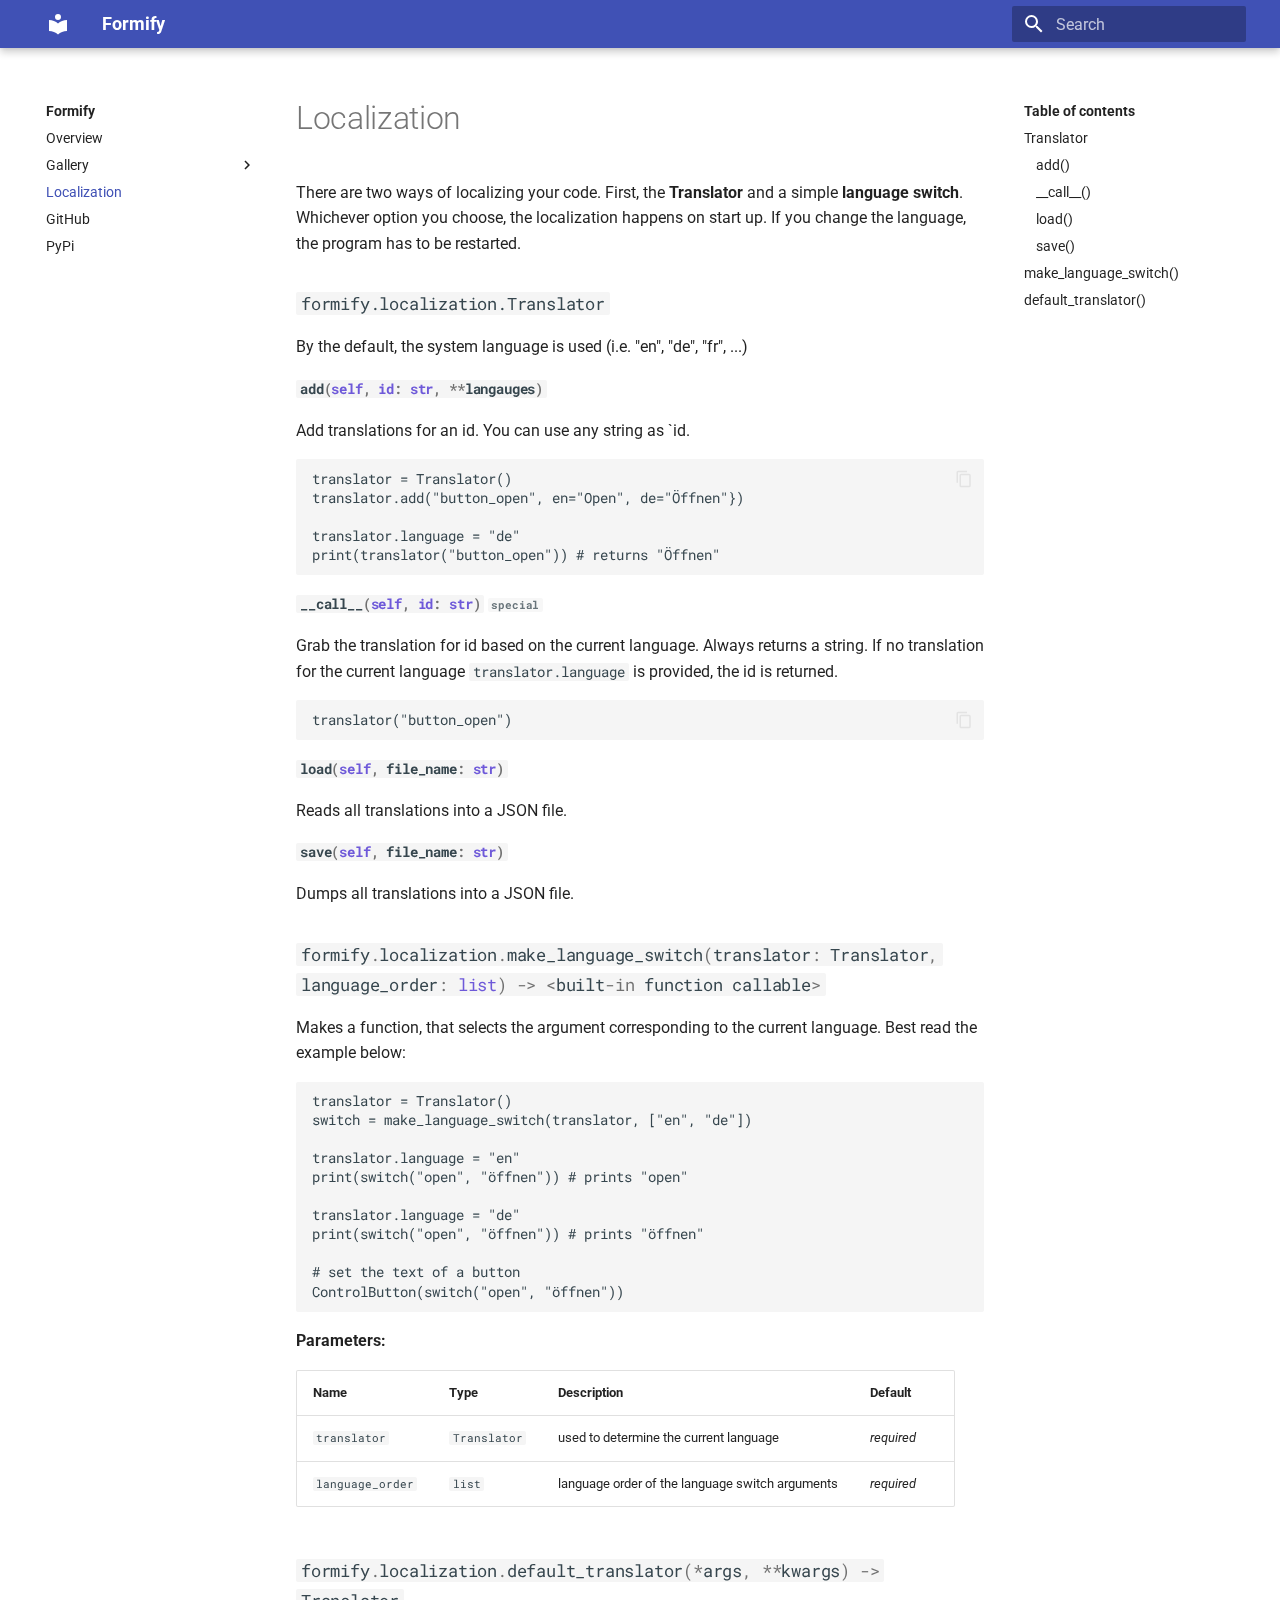
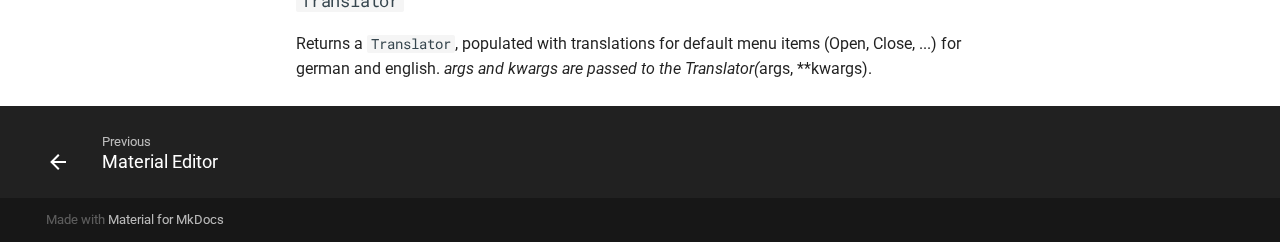
==== formify/localization/index.html @ 53279868 "formify docs initial commit" ====
<!doctype html>
<html lang="en" class="no-js">
  <head>
    
      <meta charset="utf-8">
      <meta name="viewport" content="width=device-width,initial-scale=1">
      
      
      
        <link rel="canonical" href="https://formify.readthedocs.io/localization/">
      
      <link rel="icon" href="../assets/images/favicon.png">
      <meta name="generator" content="mkdocs-1.3.0, mkdocs-material-8.2.8">
    
    
      
        <title>Localization - Formify</title>
      
    
    
      <link rel="stylesheet" href="../assets/stylesheets/main.644de097.min.css">
      
        
        <link rel="stylesheet" href="../assets/stylesheets/palette.e6a45f82.min.css">
        
      
    
    
    
      
        
        
        <link rel="preconnect" href="https://fonts.gstatic.com" crossorigin>
        <link rel="stylesheet" href="https://fonts.googleapis.com/css?family=Roboto:300,300i,400,400i,700,700i%7CRoboto+Mono:400,400i,700,700i&display=fallback">
        <style>:root{--md-text-font:"Roboto";--md-code-font:"Roboto Mono"}</style>
      
    
    
      <link rel="stylesheet" href="../assets/_mkdocstrings.css">
    
    <script>__md_scope=new URL("..",location),__md_get=(e,_=localStorage,t=__md_scope)=>JSON.parse(_.getItem(t.pathname+"."+e)),__md_set=(e,_,t=localStorage,a=__md_scope)=>{try{t.setItem(a.pathname+"."+e,JSON.stringify(_))}catch(e){}}</script>
    
      

    
    
  </head>
  
  
    
    
    
    
    
    <body dir="ltr" data-md-color-scheme="" data-md-color-primary="none" data-md-color-accent="none">
  
    
    
    <input class="md-toggle" data-md-toggle="drawer" type="checkbox" id="__drawer" autocomplete="off">
    <input class="md-toggle" data-md-toggle="search" type="checkbox" id="__search" autocomplete="off">
    <label class="md-overlay" for="__drawer"></label>
    <div data-md-component="skip">
      
        
        <a href="#localization" class="md-skip">
          Skip to content
        </a>
      
    </div>
    <div data-md-component="announce">
      
    </div>
    
    
      

<header class="md-header" data-md-component="header">
  <nav class="md-header__inner md-grid" aria-label="Header">
    <a href=".." title="Formify" class="md-header__button md-logo" aria-label="Formify" data-md-component="logo">
      
  
  <svg xmlns="http://www.w3.org/2000/svg" viewBox="0 0 24 24"><path d="M12 8a3 3 0 0 0 3-3 3 3 0 0 0-3-3 3 3 0 0 0-3 3 3 3 0 0 0 3 3m0 3.54C9.64 9.35 6.5 8 3 8v11c3.5 0 6.64 1.35 9 3.54 2.36-2.19 5.5-3.54 9-3.54V8c-3.5 0-6.64 1.35-9 3.54z"/></svg>

    </a>
    <label class="md-header__button md-icon" for="__drawer">
      <svg xmlns="http://www.w3.org/2000/svg" viewBox="0 0 24 24"><path d="M3 6h18v2H3V6m0 5h18v2H3v-2m0 5h18v2H3v-2z"/></svg>
    </label>
    <div class="md-header__title" data-md-component="header-title">
      <div class="md-header__ellipsis">
        <div class="md-header__topic">
          <span class="md-ellipsis">
            Formify
          </span>
        </div>
        <div class="md-header__topic" data-md-component="header-topic">
          <span class="md-ellipsis">
            
              Localization
            
          </span>
        </div>
      </div>
    </div>
    
    
    
      <label class="md-header__button md-icon" for="__search">
        <svg xmlns="http://www.w3.org/2000/svg" viewBox="0 0 24 24"><path d="M9.5 3A6.5 6.5 0 0 1 16 9.5c0 1.61-.59 3.09-1.56 4.23l.27.27h.79l5 5-1.5 1.5-5-5v-.79l-.27-.27A6.516 6.516 0 0 1 9.5 16 6.5 6.5 0 0 1 3 9.5 6.5 6.5 0 0 1 9.5 3m0 2C7 5 5 7 5 9.5S7 14 9.5 14 14 12 14 9.5 12 5 9.5 5z"/></svg>
      </label>
      <div class="md-search" data-md-component="search" role="dialog">
  <label class="md-search__overlay" for="__search"></label>
  <div class="md-search__inner" role="search">
    <form class="md-search__form" name="search">
      <input type="text" class="md-search__input" name="query" aria-label="Search" placeholder="Search" autocapitalize="off" autocorrect="off" autocomplete="off" spellcheck="false" data-md-component="search-query" required>
      <label class="md-search__icon md-icon" for="__search">
        <svg xmlns="http://www.w3.org/2000/svg" viewBox="0 0 24 24"><path d="M9.5 3A6.5 6.5 0 0 1 16 9.5c0 1.61-.59 3.09-1.56 4.23l.27.27h.79l5 5-1.5 1.5-5-5v-.79l-.27-.27A6.516 6.516 0 0 1 9.5 16 6.5 6.5 0 0 1 3 9.5 6.5 6.5 0 0 1 9.5 3m0 2C7 5 5 7 5 9.5S7 14 9.5 14 14 12 14 9.5 12 5 9.5 5z"/></svg>
        <svg xmlns="http://www.w3.org/2000/svg" viewBox="0 0 24 24"><path d="M20 11v2H8l5.5 5.5-1.42 1.42L4.16 12l7.92-7.92L13.5 5.5 8 11h12z"/></svg>
      </label>
      <nav class="md-search__options" aria-label="Search">
        
        <button type="reset" class="md-search__icon md-icon" aria-label="Clear" tabindex="-1">
          <svg xmlns="http://www.w3.org/2000/svg" viewBox="0 0 24 24"><path d="M19 6.41 17.59 5 12 10.59 6.41 5 5 6.41 10.59 12 5 17.59 6.41 19 12 13.41 17.59 19 19 17.59 13.41 12 19 6.41z"/></svg>
        </button>
      </nav>
      
    </form>
    <div class="md-search__output">
      <div class="md-search__scrollwrap" data-md-scrollfix>
        <div class="md-search-result" data-md-component="search-result">
          <div class="md-search-result__meta">
            Initializing search
          </div>
          <ol class="md-search-result__list"></ol>
        </div>
      </div>
    </div>
  </div>
</div>
    
    
  </nav>
  
</header>
    
    <div class="md-container" data-md-component="container">
      
      
        
          
        
      
      <main class="md-main" data-md-component="main">
        <div class="md-main__inner md-grid">
          
            
              
              <div class="md-sidebar md-sidebar--primary" data-md-component="sidebar" data-md-type="navigation" >
                <div class="md-sidebar__scrollwrap">
                  <div class="md-sidebar__inner">
                    


<nav class="md-nav md-nav--primary" aria-label="Navigation" data-md-level="0">
  <label class="md-nav__title" for="__drawer">
    <a href=".." title="Formify" class="md-nav__button md-logo" aria-label="Formify" data-md-component="logo">
      
  
  <svg xmlns="http://www.w3.org/2000/svg" viewBox="0 0 24 24"><path d="M12 8a3 3 0 0 0 3-3 3 3 0 0 0-3-3 3 3 0 0 0-3 3 3 3 0 0 0 3 3m0 3.54C9.64 9.35 6.5 8 3 8v11c3.5 0 6.64 1.35 9 3.54 2.36-2.19 5.5-3.54 9-3.54V8c-3.5 0-6.64 1.35-9 3.54z"/></svg>

    </a>
    Formify
  </label>
  
  <ul class="md-nav__list" data-md-scrollfix>
    
      
      
      

  
  
  
    <li class="md-nav__item">
      <a href=".." class="md-nav__link">
        Overview
      </a>
    </li>
  

    
      
      
      

  
  
  
    
    <li class="md-nav__item md-nav__item--nested">
      
      
        <input class="md-nav__toggle md-toggle" data-md-toggle="__nav_2" type="checkbox" id="__nav_2" >
      
      
      
      
        <label class="md-nav__link" for="__nav_2">
          Gallery
          <span class="md-nav__icon md-icon"></span>
        </label>
      
      <nav class="md-nav" aria-label="Gallery" data-md-level="1">
        <label class="md-nav__title" for="__nav_2">
          <span class="md-nav__icon md-icon"></span>
          Gallery
        </label>
        <ul class="md-nav__list" data-md-scrollfix>
          
            
              
  
  
  
    <li class="md-nav__item">
      <a href="../gallery/people/" class="md-nav__link">
        People Editor
      </a>
    </li>
  

            
          
            
              
  
  
  
    <li class="md-nav__item">
      <a href="../gallery/matplotlib/" class="md-nav__link">
        Matplotlib
      </a>
    </li>
  

            
          
            
              
  
  
  
    <li class="md-nav__item">
      <a href="../gallery/material-editor/" class="md-nav__link">
        Material Editor
      </a>
    </li>
  

            
          
        </ul>
      </nav>
    </li>
  

    
      
      
      

  
  
    
  
  
    <li class="md-nav__item md-nav__item--active">
      
      <input class="md-nav__toggle md-toggle" data-md-toggle="toc" type="checkbox" id="__toc">
      
      
        
      
      
        <label class="md-nav__link md-nav__link--active" for="__toc">
          Localization
          <span class="md-nav__icon md-icon"></span>
        </label>
      
      <a href="./" class="md-nav__link md-nav__link--active">
        Localization
      </a>
      
        

<nav class="md-nav md-nav--secondary" aria-label="Table of contents">
  
  
  
    
  
  
    <label class="md-nav__title" for="__toc">
      <span class="md-nav__icon md-icon"></span>
      Table of contents
    </label>
    <ul class="md-nav__list" data-md-component="toc" data-md-scrollfix>
      
        <li class="md-nav__item">
  <a href="#formify.localization.Translator" class="md-nav__link">
    Translator
  </a>
  
    <nav class="md-nav" aria-label="Translator">
      <ul class="md-nav__list">
        
          <li class="md-nav__item">
  <a href="#formify.localization.Translator.add" class="md-nav__link">
    add()
  </a>
  
</li>
        
          <li class="md-nav__item">
  <a href="#formify.localization.Translator.__call__" class="md-nav__link">
    __call__()
  </a>
  
</li>
        
          <li class="md-nav__item">
  <a href="#formify.localization.Translator.load" class="md-nav__link">
    load()
  </a>
  
</li>
        
          <li class="md-nav__item">
  <a href="#formify.localization.Translator.save" class="md-nav__link">
    save()
  </a>
  
</li>
        
      </ul>
    </nav>
  
</li>
      
        <li class="md-nav__item">
  <a href="#formify.localization.make_language_switch" class="md-nav__link">
    make_language_switch()
  </a>
  
</li>
      
        <li class="md-nav__item">
  <a href="#formify.localization.default_translator" class="md-nav__link">
    default_translator()
  </a>
  
</li>
      
    </ul>
  
</nav>
      
    </li>
  

    
      
      
      

  
  
  
    <li class="md-nav__item">
      <a href="https://github.com/TorbenFricke/formify" class="md-nav__link">
         GitHub
      </a>
    </li>
  

    
      
      
      

  
  
  
    <li class="md-nav__item">
      <a href="https://pypi.org/project/formify/" class="md-nav__link">
        PyPi
      </a>
    </li>
  

    
  </ul>
</nav>
                  </div>
                </div>
              </div>
            
            
              
              <div class="md-sidebar md-sidebar--secondary" data-md-component="sidebar" data-md-type="toc" >
                <div class="md-sidebar__scrollwrap">
                  <div class="md-sidebar__inner">
                    

<nav class="md-nav md-nav--secondary" aria-label="Table of contents">
  
  
  
    
  
  
    <label class="md-nav__title" for="__toc">
      <span class="md-nav__icon md-icon"></span>
      Table of contents
    </label>
    <ul class="md-nav__list" data-md-component="toc" data-md-scrollfix>
      
        <li class="md-nav__item">
  <a href="#formify.localization.Translator" class="md-nav__link">
    Translator
  </a>
  
    <nav class="md-nav" aria-label="Translator">
      <ul class="md-nav__list">
        
          <li class="md-nav__item">
  <a href="#formify.localization.Translator.add" class="md-nav__link">
    add()
  </a>
  
</li>
        
          <li class="md-nav__item">
  <a href="#formify.localization.Translator.__call__" class="md-nav__link">
    __call__()
  </a>
  
</li>
        
          <li class="md-nav__item">
  <a href="#formify.localization.Translator.load" class="md-nav__link">
    load()
  </a>
  
</li>
        
          <li class="md-nav__item">
  <a href="#formify.localization.Translator.save" class="md-nav__link">
    save()
  </a>
  
</li>
        
      </ul>
    </nav>
  
</li>
      
        <li class="md-nav__item">
  <a href="#formify.localization.make_language_switch" class="md-nav__link">
    make_language_switch()
  </a>
  
</li>
      
        <li class="md-nav__item">
  <a href="#formify.localization.default_translator" class="md-nav__link">
    default_translator()
  </a>
  
</li>
      
    </ul>
  
</nav>
                  </div>
                </div>
              </div>
            
          
          <div class="md-content" data-md-component="content">
            <article class="md-content__inner md-typeset">
              
                


<h1 id="localization">Localization</h1>
<p>There are two ways of localizing your code. 
First, the <strong>Translator</strong> and a simple <strong>language switch</strong>.
Whichever option you choose, the localization happens on start up. 
If you change the language, the program has to be restarted.</p>


  <div class="doc doc-object doc-class">



<h3 id="formify.localization.Translator" class="doc doc-heading">
        <code>
formify.localization.Translator        </code>



</h3>

    <div class="doc doc-contents first">

      <p>By the default, the system language is used (i.e. "en", "de", "fr", ...)</p>




  <div class="doc doc-children">










  <div class="doc doc-object doc-method">



<h4 id="formify.localization.Translator.add" class="doc doc-heading">
<code class="highlight language-python"><span class="n">add</span><span class="p">(</span><span class="bp">self</span><span class="p">,</span> <span class="nb">id</span><span class="p">:</span> <span class="nb">str</span><span class="p">,</span> <span class="o">**</span><span class="n">langauges</span><span class="p">)</span></code>


</h4>

    <div class="doc doc-contents ">

      <p>Add translations for an id. You can use any string as `id.</p>
<div class="highlight"><pre><span></span><code><a id="__codelineno-0-1" name="__codelineno-0-1" href="#__codelineno-0-1"></a>translator = Translator()
<a id="__codelineno-0-2" name="__codelineno-0-2" href="#__codelineno-0-2"></a>translator.add(&quot;button_open&quot;, en=&quot;Open&quot;, de=&quot;Öffnen&quot;})
<a id="__codelineno-0-3" name="__codelineno-0-3" href="#__codelineno-0-3"></a>
<a id="__codelineno-0-4" name="__codelineno-0-4" href="#__codelineno-0-4"></a>translator.language = &quot;de&quot;
<a id="__codelineno-0-5" name="__codelineno-0-5" href="#__codelineno-0-5"></a>print(translator(&quot;button_open&quot;)) # returns &quot;Öffnen&quot;
</code></pre></div>

    </div>

  </div>



  <div class="doc doc-object doc-method">



<h4 id="formify.localization.Translator.__call__" class="doc doc-heading">
<code class="highlight language-python"><span class="fm">__call__</span><span class="p">(</span><span class="bp">self</span><span class="p">,</span> <span class="nb">id</span><span class="p">:</span> <span class="nb">str</span><span class="p">)</span></code>

  <span class="doc doc-properties">
      <small class="doc doc-property doc-property-special"><code>special</code></small>
  </span>

</h4>

    <div class="doc doc-contents ">

      <p>Grab the translation for id based on the current language. Always returns a string.
If no translation for the current language <code>translator.language</code> is provided, the id is returned.</p>
<div class="highlight"><pre><span></span><code><a id="__codelineno-0-1" name="__codelineno-0-1" href="#__codelineno-0-1"></a>translator(&quot;button_open&quot;)
</code></pre></div>

    </div>

  </div>



  <div class="doc doc-object doc-method">



<h4 id="formify.localization.Translator.load" class="doc doc-heading">
<code class="highlight language-python"><span class="n">load</span><span class="p">(</span><span class="bp">self</span><span class="p">,</span> <span class="n">file_name</span><span class="p">:</span> <span class="nb">str</span><span class="p">)</span></code>


</h4>

    <div class="doc doc-contents ">

      <p>Reads all translations into a JSON file.</p>

    </div>

  </div>



  <div class="doc doc-object doc-method">



<h4 id="formify.localization.Translator.save" class="doc doc-heading">
<code class="highlight language-python"><span class="n">save</span><span class="p">(</span><span class="bp">self</span><span class="p">,</span> <span class="n">file_name</span><span class="p">:</span> <span class="nb">str</span><span class="p">)</span></code>


</h4>

    <div class="doc doc-contents ">

      <p>Dumps all translations into a JSON file.</p>

    </div>

  </div>





  </div>

    </div>

  </div>



  <div class="doc doc-object doc-function">



<h3 id="formify.localization.make_language_switch" class="doc doc-heading">
<code class="highlight language-python"><span class="n">formify</span><span class="o">.</span><span class="n">localization</span><span class="o">.</span><span class="n">make_language_switch</span><span class="p">(</span><span class="n">translator</span><span class="p">:</span> <span class="n">Translator</span><span class="p">,</span> <span class="n">language_order</span><span class="p">:</span> <span class="nb">list</span><span class="p">)</span> <span class="o">-&gt;</span> <span class="o">&lt;</span><span class="n">built</span><span class="o">-</span><span class="ow">in</span> <span class="n">function</span> <span class="n">callable</span><span class="o">&gt;</span></code>


</h3>

    <div class="doc doc-contents first">

      <p>Makes a function, that selects the argument corresponding to the current language. Best read the example below:</p>
<div class="highlight"><pre><span></span><code><a id="__codelineno-0-1" name="__codelineno-0-1" href="#__codelineno-0-1"></a>translator = Translator()
<a id="__codelineno-0-2" name="__codelineno-0-2" href="#__codelineno-0-2"></a>switch = make_language_switch(translator, [&quot;en&quot;, &quot;de&quot;])
<a id="__codelineno-0-3" name="__codelineno-0-3" href="#__codelineno-0-3"></a>
<a id="__codelineno-0-4" name="__codelineno-0-4" href="#__codelineno-0-4"></a>translator.language = &quot;en&quot;
<a id="__codelineno-0-5" name="__codelineno-0-5" href="#__codelineno-0-5"></a>print(switch(&quot;open&quot;, &quot;öffnen&quot;)) # prints &quot;open&quot;
<a id="__codelineno-0-6" name="__codelineno-0-6" href="#__codelineno-0-6"></a>
<a id="__codelineno-0-7" name="__codelineno-0-7" href="#__codelineno-0-7"></a>translator.language = &quot;de&quot;
<a id="__codelineno-0-8" name="__codelineno-0-8" href="#__codelineno-0-8"></a>print(switch(&quot;open&quot;, &quot;öffnen&quot;)) # prints &quot;öffnen&quot;
<a id="__codelineno-0-9" name="__codelineno-0-9" href="#__codelineno-0-9"></a>
<a id="__codelineno-0-10" name="__codelineno-0-10" href="#__codelineno-0-10"></a># set the text of a button
<a id="__codelineno-0-11" name="__codelineno-0-11" href="#__codelineno-0-11"></a>ControlButton(switch(&quot;open&quot;, &quot;öffnen&quot;))
</code></pre></div>

<p><strong>Parameters:</strong></p>
<table>
  <thead>
    <tr>
      <th>Name</th>
      <th>Type</th>
      <th>Description</th>
      <th>Default</th>
    </tr>
  </thead>
  <tbody>
      <tr>
        <td><code>translator</code></td>
        <td><code>Translator</code></td>
        <td><p>used to determine the current language</p></td>
        <td><em>required</em></td>
      </tr>
      <tr>
        <td><code>language_order</code></td>
        <td><code>list</code></td>
        <td><p>language order of the language switch arguments</p></td>
        <td><em>required</em></td>
      </tr>
  </tbody>
</table>
    </div>

  </div>



  <div class="doc doc-object doc-function">



<h3 id="formify.localization.default_translator" class="doc doc-heading">
<code class="highlight language-python"><span class="n">formify</span><span class="o">.</span><span class="n">localization</span><span class="o">.</span><span class="n">default_translator</span><span class="p">(</span><span class="o">*</span><span class="n">args</span><span class="p">,</span> <span class="o">**</span><span class="n">kwargs</span><span class="p">)</span> <span class="o">-&gt;</span> <span class="n">Translator</span></code>


</h3>

    <div class="doc doc-contents first">

      <p>Returns a <code>Translator</code>, populated with translations for default menu items (Open, Close, ...) for german and english.
<em>args and </em><em>kwargs are passed to the Translator(</em>args, **kwargs).</p>

    </div>

  </div>

              
            </article>
          </div>
        </div>
        
      </main>
      
        <footer class="md-footer">
  
    <nav class="md-footer__inner md-grid" aria-label="Footer">
      
        
        <a href="../gallery/material-editor/" class="md-footer__link md-footer__link--prev" aria-label="Previous: Material Editor" rel="prev">
          <div class="md-footer__button md-icon">
            <svg xmlns="http://www.w3.org/2000/svg" viewBox="0 0 24 24"><path d="M20 11v2H8l5.5 5.5-1.42 1.42L4.16 12l7.92-7.92L13.5 5.5 8 11h12z"/></svg>
          </div>
          <div class="md-footer__title">
            <div class="md-ellipsis">
              <span class="md-footer__direction">
                Previous
              </span>
              Material Editor
            </div>
          </div>
        </a>
      
      
    </nav>
  
  <div class="md-footer-meta md-typeset">
    <div class="md-footer-meta__inner md-grid">
      <div class="md-copyright">
  
  
    Made with
    <a href="https://squidfunk.github.io/mkdocs-material/" target="_blank" rel="noopener">
      Material for MkDocs
    </a>
  
</div>
      
    </div>
  </div>
</footer>
      
    </div>
    <div class="md-dialog" data-md-component="dialog">
      <div class="md-dialog__inner md-typeset"></div>
    </div>
    <script id="__config" type="application/json">{"base": "..", "features": ["content.tabs.link"], "search": "../assets/javascripts/workers/search.5e67fbfe.min.js", "translations": {"clipboard.copied": "Copied to clipboard", "clipboard.copy": "Copy to clipboard", "search.config.lang": "en", "search.config.pipeline": "trimmer, stopWordFilter", "search.config.separator": "[\\s\\-]+", "search.placeholder": "Search", "search.result.more.one": "1 more on this page", "search.result.more.other": "# more on this page", "search.result.none": "No matching documents", "search.result.one": "1 matching document", "search.result.other": "# matching documents", "search.result.placeholder": "Type to start searching", "search.result.term.missing": "Missing", "select.version.title": "Select version"}}</script>
    
    
      <script src="../assets/javascripts/bundle.c44cc438.min.js"></script>
      
    
  </body>
</html>
---- formify/assets/stylesheets/main.644de097.min.css ----
@charset "UTF-8";html{-webkit-text-size-adjust:none;-moz-text-size-adjust:none;-ms-text-size-adjust:none;text-size-adjust:none;box-sizing:border-box}*,:after,:before{box-sizing:inherit}@media (prefers-reduced-motion){*,:after,:before{transition:none!important}}body{margin:0}a,button,input,label{-webkit-tap-highlight-color:transparent}a{color:inherit;text-decoration:none}hr{border:0;box-sizing:initial;display:block;height:.05rem;overflow:visible;padding:0}small{font-size:80%}sub,sup{line-height:1em}img{border-style:none}table{border-collapse:initial;border-spacing:0}td,th{font-weight:400;vertical-align:top}button{background:transparent;border:0;font-family:inherit;font-size:inherit;margin:0;padding:0}input{border:0;outline:none}:root{--md-default-fg-color:rgba(0,0,0,.87);--md-default-fg-color--light:rgba(0,0,0,.54);--md-default-fg-color--lighter:rgba(0,0,0,.32);--md-default-fg-color--lightest:rgba(0,0,0,.07);--md-default-bg-color:#fff;--md-default-bg-color--light:hsla(0,0%,100%,.7);--md-default-bg-color--lighter:hsla(0,0%,100%,.3);--md-default-bg-color--lightest:hsla(0,0%,100%,.12);--md-primary-fg-color:#4051b5;--md-primary-fg-color--light:#5d6cc0;--md-primary-fg-color--dark:#303fa1;--md-primary-bg-color:#fff;--md-primary-bg-color--light:hsla(0,0%,100%,.7);--md-accent-fg-color:#526cfe;--md-accent-fg-color--transparent:rgba(82,108,254,.1);--md-accent-bg-color:#fff;--md-accent-bg-color--light:hsla(0,0%,100%,.7);--md-shadow-z1:0 0.2rem 0.5rem rgba(0,0,0,.05),0 0 0.05rem rgba(0,0,0,.1);--md-shadow-z2:0 0.2rem 0.5rem rgba(0,0,0,.1),0 0 0.05rem rgba(0,0,0,.25);--md-shadow-z3:0 0.2rem 0.5rem rgba(0,0,0,.2),0 0 0.05rem rgba(0,0,0,.35)}:root>*{--md-code-fg-color:#36464e;--md-code-bg-color:#f5f5f5;--md-code-hl-color:rgba(255,255,0,.5);--md-code-hl-number-color:#d52a2a;--md-code-hl-special-color:#db1457;--md-code-hl-function-color:#a846b9;--md-code-hl-constant-color:#6e59d9;--md-code-hl-keyword-color:#3f6ec6;--md-code-hl-string-color:#1c7d4d;--md-code-hl-name-color:var(--md-code-fg-color);--md-code-hl-operator-color:var(--md-default-fg-color--light);--md-code-hl-punctuation-color:var(--md-default-fg-color--light);--md-code-hl-comment-color:var(--md-default-fg-color--light);--md-code-hl-generic-color:var(--md-default-fg-color--light);--md-code-hl-variable-color:var(--md-default-fg-color--light);--md-typeset-color:var(--md-default-fg-color);--md-typeset-a-color:var(--md-primary-fg-color);--md-typeset-mark-color:rgba(255,255,0,.5);--md-typeset-del-color:rgba(245,80,61,.15);--md-typeset-ins-color:rgba(11,213,112,.15);--md-typeset-kbd-color:#fafafa;--md-typeset-kbd-accent-color:#fff;--md-typeset-kbd-border-color:#b8b8b8;--md-typeset-table-color:rgba(0,0,0,.12);--md-admonition-fg-color:var(--md-default-fg-color);--md-admonition-bg-color:var(--md-default-bg-color);--md-footer-fg-color:#fff;--md-footer-fg-color--light:hsla(0,0%,100%,.7);--md-footer-fg-color--lighter:hsla(0,0%,100%,.3);--md-footer-bg-color:rgba(0,0,0,.87);--md-footer-bg-color--dark:rgba(0,0,0,.32)}.md-icon svg{fill:currentcolor;display:block;height:1.2rem;width:1.2rem}body{-webkit-font-smoothing:antialiased;-moz-osx-font-smoothing:grayscale;--md-text-font-family:var(--md-text-font,_),-apple-system,BlinkMacSystemFont,Helvetica,Arial,sans-serif;--md-code-font-family:var(--md-code-font,_),SFMono-Regular,Consolas,Menlo,monospace}body,input{font-feature-settings:"kern","liga";font-family:var(--md-text-font-family)}body,code,input,kbd,pre{color:var(--md-typeset-color)}code,kbd,pre{font-feature-settings:"kern";font-family:var(--md-code-font-family)}:root{--md-typeset-table-sort-icon:url('data:image/svg+xml;charset=utf-8,<svg xmlns="http://www.w3.org/2000/svg" viewBox="0 0 24 24"><path d="m18 21-4-4h3V7h-3l4-4 4 4h-3v10h3M2 19v-2h10v2M2 13v-2h7v2M2 7V5h4v2H2z"/></svg>');--md-typeset-table-sort-icon--asc:url('data:image/svg+xml;charset=utf-8,<svg xmlns="http://www.w3.org/2000/svg" viewBox="0 0 24 24"><path d="M19 17h3l-4 4-4-4h3V3h2M2 17h10v2H2M6 5v2H2V5m0 6h7v2H2v-2z"/></svg>');--md-typeset-table-sort-icon--desc:url('data:image/svg+xml;charset=utf-8,<svg xmlns="http://www.w3.org/2000/svg" viewBox="0 0 24 24"><path d="M19 7h3l-4-4-4 4h3v14h2M2 17h10v2H2M6 5v2H2V5m0 6h7v2H2v-2z"/></svg>')}.md-typeset{-webkit-print-color-adjust:exact;color-adjust:exact;font-size:.8rem;line-height:1.6}@media print{.md-typeset{font-size:.68rem}}.md-typeset blockquote,.md-typeset dl,.md-typeset figure,.md-typeset ol,.md-typeset pre,.md-typeset ul{margin-bottom:1em;margin-top:1em}.md-typeset h1{color:var(--md-default-fg-color--light);font-size:2em;line-height:1.3;margin:0 0 1.25em}.md-typeset h1,.md-typeset h2{font-weight:300;letter-spacing:-.01em}.md-typeset h2{font-size:1.5625em;line-height:1.4;margin:1.6em 0 .64em}.md-typeset h3{font-size:1.25em;font-weight:400;letter-spacing:-.01em;line-height:1.5;margin:1.6em 0 .8em}.md-typeset h2+h3{margin-top:.8em}.md-typeset h4{font-weight:700;letter-spacing:-.01em;margin:1em 0}.md-typeset h5,.md-typeset h6{color:var(--md-default-fg-color--light);font-size:.8em;font-weight:700;letter-spacing:-.01em;margin:1.25em 0}.md-typeset h5{text-transform:uppercase}.md-typeset hr{border-bottom:.05rem solid var(--md-default-fg-color--lightest);display:flow-root;margin:1.5em 0}.md-typeset a{color:var(--md-typeset-a-color);word-break:break-word}.md-typeset a,.md-typeset a:before{transition:color 125ms}.md-typeset a:focus,.md-typeset a:hover{color:var(--md-accent-fg-color)}.md-typeset a:focus code,.md-typeset a:hover code{background-color:var(--md-accent-fg-color--transparent)}.md-typeset a code{color:currentcolor}.md-typeset a.focus-visible{outline-color:var(--md-accent-fg-color);outline-offset:.2rem}.md-typeset code,.md-typeset kbd,.md-typeset pre{color:var(--md-code-fg-color);direction:ltr}@media print{.md-typeset code,.md-typeset kbd,.md-typeset pre{white-space:pre-wrap}}.md-typeset code{background-color:var(--md-code-bg-color);border-radius:.1rem;-webkit-box-decoration-break:clone;box-decoration-break:clone;font-size:.85em;padding:0 .2941176471em;transition:background-color 125ms;word-break:break-word}.md-typeset code:not(.focus-visible){-webkit-tap-highlight-color:transparent;outline:none}.md-typeset pre{display:flow-root;line-height:1.4;position:relative}.md-typeset pre>code{-webkit-box-decoration-break:slice;box-decoration-break:slice;box-shadow:none;display:block;margin:0;outline-color:var(--md-accent-fg-color);overflow:auto;padding:.7720588235em 1.1764705882em;scrollbar-color:var(--md-default-fg-color--lighter) transparent;scrollbar-width:thin;touch-action:auto;word-break:normal}.md-typeset pre>code:hover{scrollbar-color:var(--md-accent-fg-color) transparent}.md-typeset pre>code::-webkit-scrollbar{height:.2rem;width:.2rem}.md-typeset pre>code::-webkit-scrollbar-thumb{background-color:var(--md-default-fg-color--lighter)}.md-typeset pre>code::-webkit-scrollbar-thumb:hover{background-color:var(--md-accent-fg-color)}.md-typeset kbd{background-color:var(--md-typeset-kbd-color);border-radius:.1rem;box-shadow:0 .1rem 0 .05rem var(--md-typeset-kbd-border-color),0 .1rem 0 var(--md-typeset-kbd-border-color),0 -.1rem .2rem var(--md-typeset-kbd-accent-color) inset;color:var(--md-default-fg-color);display:inline-block;font-size:.75em;padding:0 .6666666667em;vertical-align:text-top;word-break:break-word}.md-typeset mark{background-color:var(--md-typeset-mark-color);-webkit-box-decoration-break:clone;box-decoration-break:clone;color:inherit;word-break:break-word}.md-typeset abbr{border-bottom:.05rem dotted var(--md-default-fg-color--light);cursor:help;text-decoration:none}@media (hover:none){.md-typeset abbr{position:relative}.md-typeset abbr[title]:-webkit-any(:focus,:hover):after{background-color:var(--md-default-fg-color);border-radius:.1rem;box-shadow:var(--md-shadow-z3);color:var(--md-default-bg-color);content:attr(title);display:inline-block;font-size:.7rem;margin-top:2em;max-width:80%;min-width:-webkit-max-content;min-width:max-content;padding:.2rem .3rem;position:absolute;width:auto}.md-typeset abbr[title]:-moz-any(:focus,:hover):after{background-color:var(--md-default-fg-color);border-radius:.1rem;box-shadow:var(--md-shadow-z3);color:var(--md-default-bg-color);content:attr(title);display:inline-block;font-size:.7rem;margin-top:2em;max-width:80%;min-width:-moz-max-content;min-width:max-content;padding:.2rem .3rem;position:absolute;width:auto}[dir=ltr] .md-typeset abbr[title]:-webkit-any(:focus,:hover):after{left:0}[dir=ltr] .md-typeset abbr[title]:-moz-any(:focus,:hover):after{left:0}[dir=ltr] .md-typeset abbr[title]:is(:focus,:hover):after{left:0}[dir=rtl] .md-typeset abbr[title]:-webkit-any(:focus,:hover):after{right:0}[dir=rtl] .md-typeset abbr[title]:-moz-any(:focus,:hover):after{right:0}[dir=rtl] .md-typeset abbr[title]:is(:focus,:hover):after{right:0}.md-typeset abbr[title]:is(:focus,:hover):after{background-color:var(--md-default-fg-color);border-radius:.1rem;box-shadow:var(--md-shadow-z3);color:var(--md-default-bg-color);content:attr(title);display:inline-block;font-size:.7rem;margin-top:2em;max-width:80%;min-width:-webkit-max-content;min-width:-moz-max-content;min-width:max-content;padding:.2rem .3rem;position:absolute;width:auto}}.md-typeset small{opacity:.75}[dir=ltr] .md-typeset sub,[dir=ltr] .md-typeset sup{margin-left:.078125em}[dir=rtl] .md-typeset sub,[dir=rtl] .md-typeset sup{margin-right:.078125em}[dir=ltr] .md-typeset blockquote{padding-left:.6rem}[dir=rtl] .md-typeset blockquote{padding-right:.6rem}[dir=ltr] .md-typeset blockquote{border-left:.2rem solid var(--md-default-fg-color--lighter)}[dir=rtl] .md-typeset blockquote{border-right:.2rem solid var(--md-default-fg-color--lighter)}.md-typeset blockquote{color:var(--md-default-fg-color--light);margin-left:0;margin-right:0}.md-typeset ul{list-style-type:disc}[dir=ltr] .md-typeset ol,[dir=ltr] .md-typeset ul{margin-left:.625em}[dir=rtl] .md-typeset ol,[dir=rtl] .md-typeset ul{margin-right:.625em}.md-typeset ol,.md-typeset ul{padding:0}.md-typeset ol:not([hidden]),.md-typeset ul:not([hidden]){display:flow-root}.md-typeset ol ol,.md-typeset ul ol{list-style-type:lower-alpha}.md-typeset ol ol ol,.md-typeset ul ol ol{list-style-type:lower-roman}[dir=ltr] .md-typeset ol li,[dir=ltr] .md-typeset ul li{margin-left:1.25em}[dir=rtl] .md-typeset ol li,[dir=rtl] .md-typeset ul li{margin-right:1.25em}.md-typeset ol li,.md-typeset ul li{margin-bottom:.5em}.md-typeset ol li blockquote,.md-typeset ol li p,.md-typeset ul li blockquote,.md-typeset ul li p{margin:.5em 0}.md-typeset ol li:last-child,.md-typeset ul li:last-child{margin-bottom:0}.md-typeset ol li :-webkit-any(ul,ol),.md-typeset ul li :-webkit-any(ul,ol){margin-bottom:.5em;margin-top:.5em}.md-typeset ol li :-moz-any(ul,ol),.md-typeset ul li :-moz-any(ul,ol){margin-bottom:.5em;margin-top:.5em}[dir=ltr] .md-typeset ol li :-webkit-any(ul,ol),[dir=ltr] .md-typeset ul li :-webkit-any(ul,ol){margin-left:.625em}[dir=ltr] .md-typeset ol li :-moz-any(ul,ol),[dir=ltr] .md-typeset ul li :-moz-any(ul,ol){margin-left:.625em}[dir=ltr] .md-typeset ol li :is(ul,ol),[dir=ltr] .md-typeset ul li :is(ul,ol){margin-left:.625em}[dir=rtl] .md-typeset ol li :-webkit-any(ul,ol),[dir=rtl] .md-typeset ul li :-webkit-any(ul,ol){margin-right:.625em}[dir=rtl] .md-typeset ol li :-moz-any(ul,ol),[dir=rtl] .md-typeset ul li :-moz-any(ul,ol){margin-right:.625em}[dir=rtl] .md-typeset ol li :is(ul,ol),[dir=rtl] .md-typeset ul li :is(ul,ol){margin-right:.625em}.md-typeset ol li :is(ul,ol),.md-typeset ul li :is(ul,ol){margin-bottom:.5em;margin-top:.5em}[dir=ltr] .md-typeset dd{margin-left:1.875em}[dir=rtl] .md-typeset dd{margin-right:1.875em}.md-typeset dd{margin-bottom:1.5em;margin-top:1em}.md-typeset img,.md-typeset svg{height:auto;max-width:100%}.md-typeset img[align=left],.md-typeset svg[align=left]{margin:1em 1em 1em 0}.md-typeset img[align=right],.md-typeset svg[align=right]{margin:1em 0 1em 1em}.md-typeset img[align]:only-child,.md-typeset svg[align]:only-child{margin-top:0}.md-typeset img[src$="#only-dark"]{display:none}.md-typeset figure{display:flow-root;margin:1em auto;max-width:100%;text-align:center;width:-webkit-fit-content;width:-moz-fit-content;width:fit-content}.md-typeset figure img{display:block}.md-typeset figcaption{font-style:italic;margin:1em auto;max-width:24rem}.md-typeset iframe{max-width:100%}.md-typeset table:not([class]){background-color:var(--md-default-bg-color);border:.05rem solid var(--md-typeset-table-color);border-radius:.1rem;display:inline-block;font-size:.64rem;max-width:100%;overflow:auto;touch-action:auto}@media print{.md-typeset table:not([class]){display:table}}.md-typeset table:not([class])+*{margin-top:1.5em}.md-typeset table:not([class]) :-webkit-any(th,td)>:first-child{margin-top:0}.md-typeset table:not([class]) :-moz-any(th,td)>:first-child{margin-top:0}.md-typeset table:not([class]) :is(th,td)>:first-child{margin-top:0}.md-typeset table:not([class]) :-webkit-any(th,td)>:last-child{margin-bottom:0}.md-typeset table:not([class]) :-moz-any(th,td)>:last-child{margin-bottom:0}.md-typeset table:not([class]) :is(th,td)>:last-child{margin-bottom:0}.md-typeset table:not([class]) :-webkit-any(th,td):not([align]){text-align:left}.md-typeset table:not([class]) :-moz-any(th,td):not([align]){text-align:left}.md-typeset table:not([class]) :is(th,td):not([align]){text-align:left}[dir=rtl] .md-typeset table:not([class]) :-webkit-any(th,td):not([align]){text-align:right}[dir=rtl] .md-typeset table:not([class]) :-moz-any(th,td):not([align]){text-align:right}[dir=rtl] .md-typeset table:not([class]) :is(th,td):not([align]){text-align:right}.md-typeset table:not([class]) th{font-weight:700;min-width:5rem;padding:.9375em 1.25em;vertical-align:top}.md-typeset table:not([class]) th a{color:inherit}.md-typeset table:not([class]) td{border-top:.05rem solid var(--md-typeset-table-color);padding:.9375em 1.25em;vertical-align:top}.md-typeset table:not([class]) tbody tr{transition:background-color 125ms}.md-typeset table:not([class]) tbody tr:hover{background-color:rgba(0,0,0,.035);box-shadow:0 .05rem 0 var(--md-default-bg-color) inset}.md-typeset table:not([class]) a{word-break:normal}.md-typeset table th[role=columnheader]{cursor:pointer}[dir=ltr] .md-typeset table th[role=columnheader]:after{margin-left:.5em}[dir=rtl] .md-typeset table th[role=columnheader]:after{margin-right:.5em}.md-typeset table th[role=columnheader]:after{content:"";display:inline-block;height:1.2em;-webkit-mask-image:var(--md-typeset-table-sort-icon);mask-image:var(--md-typeset-table-sort-icon);-webkit-mask-repeat:no-repeat;mask-repeat:no-repeat;-webkit-mask-size:contain;mask-size:contain;transition:background-color 125ms;vertical-align:text-bottom;width:1.2em}.md-typeset table th[role=columnheader]:hover:after{background-color:var(--md-default-fg-color--lighter)}.md-typeset table th[role=columnheader][aria-sort=ascending]:after{background-color:var(--md-default-fg-color--light);-webkit-mask-image:var(--md-typeset-table-sort-icon--asc);mask-image:var(--md-typeset-table-sort-icon--asc)}.md-typeset table th[role=columnheader][aria-sort=descending]:after{background-color:var(--md-default-fg-color--light);-webkit-mask-image:var(--md-typeset-table-sort-icon--desc);mask-image:var(--md-typeset-table-sort-icon--desc)}.md-typeset__scrollwrap{margin:1em -.8rem;overflow-x:auto;touch-action:auto}.md-typeset__table{display:inline-block;margin-bottom:.5em;padding:0 .8rem}@media print{.md-typeset__table{display:block}}html .md-typeset__table table{display:table;margin:0;overflow:hidden;width:100%}@media screen and (max-width:44.9375em){.md-content__inner>pre{margin:1em -.8rem}.md-content__inner>pre code{border-radius:0}}.md-banner{background-color:var(--md-footer-bg-color);color:var(--md-footer-fg-color);overflow:auto}@media print{.md-banner{display:none}}.md-banner--warning{background:var(--md-typeset-mark-color);color:var(--md-default-fg-color)}.md-banner__inner{font-size:.7rem;margin:.6rem auto;padding:0 .8rem}html{font-size:125%;height:100%;overflow-x:hidden}@media screen and (min-width:100em){html{font-size:137.5%}}@media screen and (min-width:125em){html{font-size:150%}}body{background-color:var(--md-default-bg-color);display:flex;flex-direction:column;font-size:.5rem;min-height:100%;position:relative;width:100%}@media print{body{display:block}}@media screen and (max-width:59.9375em){body[data-md-state=lock]{position:fixed}}.md-grid{margin-left:auto;margin-right:auto;max-width:61rem}.md-container{display:flex;flex-direction:column;flex-grow:1}@media print{.md-container{display:block}}.md-main{flex-grow:1}.md-main__inner{display:flex;height:100%;margin-top:1.5rem}.md-ellipsis{overflow:hidden;text-overflow:ellipsis;white-space:nowrap}.md-toggle{display:none}.md-option{height:0;opacity:0;position:absolute;width:0}.md-option:checked+label:not([hidden]){display:block}.md-option.focus-visible+label{outline-color:var(--md-accent-fg-color);outline-style:auto}.md-skip{background-color:var(--md-default-fg-color);border-radius:.1rem;color:var(--md-default-bg-color);font-size:.64rem;margin:.5rem;opacity:0;outline-color:var(--md-accent-fg-color);padding:.3rem .5rem;position:fixed;transform:translateY(.4rem);z-index:-1}.md-skip:focus{opacity:1;transform:translateY(0);transition:transform .25s cubic-bezier(.4,0,.2,1),opacity 175ms 75ms;z-index:10}@page{margin:25mm}:root{--md-clipboard-icon:url('data:image/svg+xml;charset=utf-8,<svg xmlns="http://www.w3.org/2000/svg" viewBox="0 0 24 24"><path d="M19 21H8V7h11m0-2H8a2 2 0 0 0-2 2v14a2 2 0 0 0 2 2h11a2 2 0 0 0 2-2V7a2 2 0 0 0-2-2m-3-4H4a2 2 0 0 0-2 2v14h2V3h12V1z"/></svg>')}.md-clipboard{border-radius:.1rem;color:var(--md-default-fg-color--lightest);cursor:pointer;height:1.5em;outline-color:var(--md-accent-fg-color);outline-offset:.1rem;position:absolute;right:.5em;top:.5em;transition:color .25s;width:1.5em;z-index:1}@media print{.md-clipboard{display:none}}.md-clipboard:not(.focus-visible){-webkit-tap-highlight-color:transparent;outline:none}:hover>.md-clipboard{color:var(--md-default-fg-color--light)}.md-clipboard:-webkit-any(:focus,:hover){color:var(--md-accent-fg-color)}.md-clipboard:-moz-any(:focus,:hover){color:var(--md-accent-fg-color)}.md-clipboard:is(:focus,:hover){color:var(--md-accent-fg-color)}.md-clipboard:after{background-color:currentcolor;content:"";display:block;height:1.125em;margin:0 auto;-webkit-mask-image:var(--md-clipboard-icon);mask-image:var(--md-clipboard-icon);-webkit-mask-repeat:no-repeat;mask-repeat:no-repeat;-webkit-mask-size:contain;mask-size:contain;width:1.125em}.md-clipboard--inline{cursor:pointer}.md-clipboard--inline code{transition:color .25s,background-color .25s}.md-clipboard--inline:-webkit-any(:focus,:hover) code{background-color:var(--md-accent-fg-color--transparent);color:var(--md-accent-fg-color)}.md-clipboard--inline:-moz-any(:focus,:hover) code{background-color:var(--md-accent-fg-color--transparent);color:var(--md-accent-fg-color)}.md-clipboard--inline:is(:focus,:hover) code{background-color:var(--md-accent-fg-color--transparent);color:var(--md-accent-fg-color)}.md-content{flex-grow:1;min-width:0}.md-content__inner{margin:0 .8rem 1.2rem;padding-top:.6rem}@media screen and (min-width:76.25em){[dir=ltr] .md-sidebar--primary:not([hidden])~.md-content>.md-content__inner{margin-left:1.2rem}[dir=ltr] .md-sidebar--secondary:not([hidden])~.md-content>.md-content__inner,[dir=rtl] .md-sidebar--primary:not([hidden])~.md-content>.md-content__inner{margin-right:1.2rem}[dir=rtl] .md-sidebar--secondary:not([hidden])~.md-content>.md-content__inner{margin-left:1.2rem}}.md-content__inner:before{content:"";display:block;height:.4rem}.md-content__inner>:last-child{margin-bottom:0}[dir=ltr] .md-content__button{margin-left:.4rem}[dir=rtl] .md-content__button{margin-right:.4rem}.md-content__button{float:right;margin:.4rem 0;padding:0}@media print{.md-content__button{display:none}}[dir=rtl] .md-content__button{float:left}.md-typeset .md-content__button{color:var(--md-default-fg-color--lighter)}.md-content__button svg{display:inline;vertical-align:top}[dir=rtl] .md-content__button svg{transform:scaleX(-1)}[dir=ltr] .md-dialog{right:.8rem}[dir=rtl] .md-dialog{left:.8rem}.md-dialog{background-color:var(--md-default-fg-color);border-radius:.1rem;bottom:.8rem;box-shadow:var(--md-shadow-z3);min-width:11.1rem;opacity:0;padding:.4rem .6rem;pointer-events:none;position:fixed;transform:translateY(100%);transition:transform 0ms .4s,opacity .4s;z-index:4}@media print{.md-dialog{display:none}}.md-dialog[data-md-state=open]{opacity:1;pointer-events:auto;transform:translateY(0);transition:transform .4s cubic-bezier(.075,.85,.175,1),opacity .4s}.md-dialog__inner{color:var(--md-default-bg-color);font-size:.7rem}.md-footer{background-color:var(--md-footer-bg-color);color:var(--md-footer-fg-color)}@media print{.md-footer{display:none}}.md-footer__inner{display:flex;justify-content:space-between;overflow:auto;padding:.2rem}.md-footer__link{display:flex;flex-grow:0.01;outline-color:var(--md-accent-fg-color);overflow:hidden;padding-bottom:.4rem;padding-top:1.4rem;transition:opacity .25s}.md-footer__link:-webkit-any(:focus,:hover){opacity:.7}.md-footer__link:-moz-any(:focus,:hover){opacity:.7}.md-footer__link:is(:focus,:hover){opacity:.7}[dir=rtl] .md-footer__link svg{transform:scaleX(-1)}@media screen and (max-width:44.9375em){.md-footer__link--prev .md-footer__title{display:none}}[dir=ltr] .md-footer__link--next{margin-left:auto}[dir=rtl] .md-footer__link--next{margin-right:auto}.md-footer__link--next{text-align:right}[dir=rtl] .md-footer__link--next{text-align:left}.md-footer__title{flex-grow:1;font-size:.9rem;line-height:2.4rem;max-width:calc(100% - 2.4rem);padding:0 1rem;position:relative}.md-footer__button{margin:.2rem;padding:.4rem}.md-footer__direction{font-size:.64rem;left:0;margin-top:-1rem;opacity:.7;padding:0 1rem;position:absolute;right:0}.md-footer-meta{background-color:var(--md-footer-bg-color--dark)}.md-footer-meta__inner{display:flex;flex-wrap:wrap;justify-content:space-between;padding:.2rem}html .md-footer-meta.md-typeset a{color:var(--md-footer-fg-color--light)}html .md-footer-meta.md-typeset a:-webkit-any(:focus,:hover){color:var(--md-footer-fg-color)}html .md-footer-meta.md-typeset a:-moz-any(:focus,:hover){color:var(--md-footer-fg-color)}html .md-footer-meta.md-typeset a:is(:focus,:hover){color:var(--md-footer-fg-color)}.md-copyright{color:var(--md-footer-fg-color--lighter);font-size:.64rem;margin:auto .6rem;padding:.4rem 0;width:100%}@media screen and (min-width:45em){.md-copyright{width:auto}}.md-copyright__highlight{color:var(--md-footer-fg-color--light)}.md-social{margin:0 .4rem;padding:.2rem 0 .6rem}@media screen and (min-width:45em){.md-social{padding:.6rem 0}}.md-social__link{display:inline-block;height:1.6rem;text-align:center;width:1.6rem}.md-social__link:before{line-height:1.9}.md-social__link svg{fill:currentcolor;max-height:.8rem;vertical-align:-25%}.md-typeset .md-button{border:.1rem solid;border-radius:.1rem;color:var(--md-primary-fg-color);cursor:pointer;display:inline-block;font-weight:700;padding:.625em 2em;transition:color 125ms,background-color 125ms,border-color 125ms}.md-typeset .md-button--primary{background-color:var(--md-primary-fg-color);border-color:var(--md-primary-fg-color);color:var(--md-primary-bg-color)}.md-typeset .md-button:-webkit-any(:focus,:hover){background-color:var(--md-accent-fg-color);border-color:var(--md-accent-fg-color);color:var(--md-accent-bg-color)}.md-typeset .md-button:-moz-any(:focus,:hover){background-color:var(--md-accent-fg-color);border-color:var(--md-accent-fg-color);color:var(--md-accent-bg-color)}.md-typeset .md-button:is(:focus,:hover){background-color:var(--md-accent-fg-color);border-color:var(--md-accent-fg-color);color:var(--md-accent-bg-color)}[dir=ltr] .md-typeset .md-input{border-top-left-radius:.1rem}[dir=ltr] .md-typeset .md-input,[dir=rtl] .md-typeset .md-input{border-top-right-radius:.1rem}[dir=rtl] .md-typeset .md-input{border-top-left-radius:.1rem}.md-typeset .md-input{border-bottom:.1rem solid var(--md-default-fg-color--lighter);box-shadow:var(--md-shadow-z1);font-size:.8rem;height:1.8rem;padding:0 .6rem;transition:border .25s,box-shadow .25s}.md-typeset .md-input:-webkit-any(:focus,:hover){border-bottom-color:var(--md-accent-fg-color);box-shadow:var(--md-shadow-z2)}.md-typeset .md-input:-moz-any(:focus,:hover){border-bottom-color:var(--md-accent-fg-color);box-shadow:var(--md-shadow-z2)}.md-typeset .md-input:is(:focus,:hover){border-bottom-color:var(--md-accent-fg-color);box-shadow:var(--md-shadow-z2)}.md-typeset .md-input--stretch{width:100%}.md-header{background-color:var(--md-primary-fg-color);box-shadow:0 0 .2rem transparent,0 .2rem .4rem transparent;color:var(--md-primary-bg-color);left:0;position:-webkit-sticky;position:sticky;right:0;top:0;z-index:4}@media print{.md-header{display:none}}.md-header[data-md-state=shadow]{box-shadow:0 0 .2rem rgba(0,0,0,.1),0 .2rem .4rem rgba(0,0,0,.2);transition:transform .25s cubic-bezier(.1,.7,.1,1),box-shadow .25s}.md-header[data-md-state=hidden]{transform:translateY(-100%);transition:transform .25s cubic-bezier(.8,0,.6,1),box-shadow .25s}.md-header__inner{align-items:center;display:flex;padding:0 .2rem}.md-header__button{color:currentcolor;cursor:pointer;margin:.2rem;outline-color:var(--md-accent-fg-color);padding:.4rem;position:relative;transition:opacity .25s;vertical-align:middle;z-index:1}.md-header__button:hover{opacity:.7}.md-header__button:not([hidden]){display:inline-block}.md-header__button:not(.focus-visible){-webkit-tap-highlight-color:transparent;outline:none}.md-header__button.md-logo{margin:.2rem;padding:.4rem}@media screen and (max-width:76.1875em){.md-header__button.md-logo{display:none}}.md-header__button.md-logo :-webkit-any(img,svg){fill:currentcolor;display:block;height:1.2rem;width:auto}.md-header__button.md-logo :-moz-any(img,svg){fill:currentcolor;display:block;height:1.2rem;width:auto}.md-header__button.md-logo :is(img,svg){fill:currentcolor;display:block;height:1.2rem;width:auto}@media screen and (min-width:60em){.md-header__button[for=__search]{display:none}}.no-js .md-header__button[for=__search]{display:none}[dir=rtl] .md-header__button[for=__search] svg{transform:scaleX(-1)}@media screen and (min-width:76.25em){.md-header__button[for=__drawer]{display:none}}.md-header__topic{display:flex;max-width:100%;position:absolute;transition:transform .4s cubic-bezier(.1,.7,.1,1),opacity .15s}.md-header__topic+.md-header__topic{opacity:0;pointer-events:none;transform:translateX(1.25rem);transition:transform .4s cubic-bezier(1,.7,.1,.1),opacity .15s;z-index:-1}[dir=rtl] .md-header__topic+.md-header__topic{transform:translateX(-1.25rem)}.md-header__topic:first-child{font-weight:700}[dir=ltr] .md-header__title{margin-right:.4rem}[dir=rtl] .md-header__title{margin-left:.4rem}[dir=ltr] .md-header__title{margin-left:1rem}[dir=rtl] .md-header__title{margin-right:1rem}.md-header__title{flex-grow:1;font-size:.9rem;height:2.4rem;line-height:2.4rem}.md-header__title[data-md-state=active] .md-header__topic{opacity:0;pointer-events:none;transform:translateX(-1.25rem);transition:transform .4s cubic-bezier(1,.7,.1,.1),opacity .15s;z-index:-1}[dir=rtl] .md-header__title[data-md-state=active] .md-header__topic{transform:translateX(1.25rem)}.md-header__title[data-md-state=active] .md-header__topic+.md-header__topic{opacity:1;pointer-events:auto;transform:translateX(0);transition:transform .4s cubic-bezier(.1,.7,.1,1),opacity .15s;z-index:0}.md-header__title>.md-header__ellipsis{height:100%;position:relative;width:100%}.md-header__option{display:flex;flex-shrink:0;max-width:100%;transition:max-width 0ms .25s,opacity .25s .25s;white-space:nowrap}[data-md-toggle=search]:checked~.md-header .md-header__option{max-width:0;opacity:0;transition:max-width 0ms,opacity 0ms}.md-header__source{display:none}@media screen and (min-width:60em){[dir=ltr] .md-header__source{margin-left:1rem}[dir=rtl] .md-header__source{margin-right:1rem}.md-header__source{display:block;max-width:11.7rem;width:11.7rem}}@media screen and (min-width:76.25em){[dir=ltr] .md-header__source{margin-left:1.4rem}[dir=rtl] .md-header__source{margin-right:1.4rem}}:root{--md-nav-icon--prev:url('data:image/svg+xml;charset=utf-8,<svg xmlns="http://www.w3.org/2000/svg" viewBox="0 0 24 24"><path d="M20 11v2H8l5.5 5.5-1.42 1.42L4.16 12l7.92-7.92L13.5 5.5 8 11h12z"/></svg>');--md-nav-icon--next:url('data:image/svg+xml;charset=utf-8,<svg xmlns="http://www.w3.org/2000/svg" viewBox="0 0 24 24"><path d="M8.59 16.58 13.17 12 8.59 7.41 10 6l6 6-6 6-1.41-1.42z"/></svg>');--md-toc-icon:url('data:image/svg+xml;charset=utf-8,<svg xmlns="http://www.w3.org/2000/svg" viewBox="0 0 24 24"><path d="M3 9h14V7H3v2m0 4h14v-2H3v2m0 4h14v-2H3v2m16 0h2v-2h-2v2m0-10v2h2V7h-2m0 6h2v-2h-2v2z"/></svg>')}.md-nav{font-size:.7rem;line-height:1.3}.md-nav__title{display:block;font-weight:700;overflow:hidden;padding:0 .6rem;text-overflow:ellipsis}.md-nav__title .md-nav__button{display:none}.md-nav__title .md-nav__button img{height:100%;width:auto}.md-nav__title .md-nav__button.md-logo :-webkit-any(img,svg){fill:currentcolor;display:block;height:2.4rem;max-width:100%;object-fit:contain;width:auto}.md-nav__title .md-nav__button.md-logo :-moz-any(img,svg){fill:currentcolor;display:block;height:2.4rem;max-width:100%;object-fit:contain;width:auto}.md-nav__title .md-nav__button.md-logo :is(img,svg){fill:currentcolor;display:block;height:2.4rem;max-width:100%;object-fit:contain;width:auto}.md-nav__list{list-style:none;margin:0;padding:0}.md-nav__item{padding:0 .6rem}[dir=ltr] .md-nav__item .md-nav__item{padding-right:0}[dir=rtl] .md-nav__item .md-nav__item{padding-left:0}.md-nav__link{align-items:center;cursor:pointer;display:flex;justify-content:space-between;margin-top:.625em;overflow:hidden;scroll-snap-align:start;text-overflow:ellipsis;transition:color 125ms}.md-nav__link[data-md-state=blur]{color:var(--md-default-fg-color--light)}.md-nav__item .md-nav__link--active{color:var(--md-typeset-a-color)}.md-nav__item .md-nav__link--index [href]{width:100%}.md-nav__link:-webkit-any(:focus,:hover){color:var(--md-accent-fg-color)}.md-nav__link:-moz-any(:focus,:hover){color:var(--md-accent-fg-color)}.md-nav__link:is(:focus,:hover){color:var(--md-accent-fg-color)}.md-nav__link.focus-visible{outline-color:var(--md-accent-fg-color);outline-offset:.2rem}.md-nav--primary .md-nav__link[for=__toc]{display:none}.md-nav--primary .md-nav__link[for=__toc] .md-icon:after{background-color:currentcolor;display:block;height:100%;-webkit-mask-image:var(--md-toc-icon);mask-image:var(--md-toc-icon);width:100%}.md-nav--primary .md-nav__link[for=__toc]~.md-nav{display:none}.md-nav__link>*{cursor:pointer;display:flex}.md-nav__icon{flex-shrink:0}.md-nav__source{display:none}@media screen and (max-width:76.1875em){.md-nav--primary,.md-nav--primary .md-nav{background-color:var(--md-default-bg-color);display:flex;flex-direction:column;height:100%;left:0;position:absolute;right:0;top:0;z-index:1}.md-nav--primary :-webkit-any(.md-nav__title,.md-nav__item){font-size:.8rem;line-height:1.5}.md-nav--primary :-moz-any(.md-nav__title,.md-nav__item){font-size:.8rem;line-height:1.5}.md-nav--primary :is(.md-nav__title,.md-nav__item){font-size:.8rem;line-height:1.5}.md-nav--primary .md-nav__title{background-color:var(--md-default-fg-color--lightest);color:var(--md-default-fg-color--light);cursor:pointer;font-weight:400;height:5.6rem;line-height:2.4rem;padding:3rem .8rem .2rem;position:relative;white-space:nowrap}[dir=ltr] .md-nav--primary .md-nav__title .md-nav__icon{left:.4rem}[dir=rtl] .md-nav--primary .md-nav__title .md-nav__icon{right:.4rem}.md-nav--primary .md-nav__title .md-nav__icon{display:block;height:1.2rem;margin:.2rem;position:absolute;top:.4rem;width:1.2rem}.md-nav--primary .md-nav__title .md-nav__icon:after{background-color:currentcolor;content:"";display:block;height:100%;-webkit-mask-image:var(--md-nav-icon--prev);mask-image:var(--md-nav-icon--prev);-webkit-mask-repeat:no-repeat;mask-repeat:no-repeat;-webkit-mask-size:contain;mask-size:contain;width:100%}.md-nav--primary .md-nav__title~.md-nav__list{background-color:var(--md-default-bg-color);box-shadow:0 .05rem 0 var(--md-default-fg-color--lightest) inset;overflow-y:auto;-ms-scroll-snap-type:y mandatory;scroll-snap-type:y mandatory;touch-action:pan-y}.md-nav--primary .md-nav__title~.md-nav__list>:first-child{border-top:0}.md-nav--primary .md-nav__title[for=__drawer]{background-color:var(--md-primary-fg-color);color:var(--md-primary-bg-color);font-weight:700}.md-nav--primary .md-nav__title .md-logo{display:block;left:.2rem;margin:.2rem;padding:.4rem;position:absolute;right:.2rem;top:.2rem}.md-nav--primary .md-nav__list{flex:1}.md-nav--primary .md-nav__item{border-top:.05rem solid var(--md-default-fg-color--lightest);padding:0}.md-nav--primary .md-nav__item--active>.md-nav__link{color:var(--md-typeset-a-color)}.md-nav--primary .md-nav__item--active>.md-nav__link:-webkit-any(:focus,:hover){color:var(--md-accent-fg-color)}.md-nav--primary .md-nav__item--active>.md-nav__link:-moz-any(:focus,:hover){color:var(--md-accent-fg-color)}.md-nav--primary .md-nav__item--active>.md-nav__link:is(:focus,:hover){color:var(--md-accent-fg-color)}.md-nav--primary .md-nav__link{margin-top:0;padding:.6rem .8rem}[dir=ltr] .md-nav--primary .md-nav__link .md-nav__icon{margin-right:-.2rem}[dir=rtl] .md-nav--primary .md-nav__link .md-nav__icon{margin-left:-.2rem}.md-nav--primary .md-nav__link .md-nav__icon{font-size:1.2rem;height:1.2rem;width:1.2rem}.md-nav--primary .md-nav__link .md-nav__icon:after{background-color:currentcolor;content:"";display:block;height:100%;-webkit-mask-image:var(--md-nav-icon--next);mask-image:var(--md-nav-icon--next);-webkit-mask-repeat:no-repeat;mask-repeat:no-repeat;-webkit-mask-size:contain;mask-size:contain;width:100%}[dir=rtl] .md-nav--primary .md-nav__icon:after{transform:scale(-1)}.md-nav--primary .md-nav--secondary .md-nav{background-color:initial;position:static}[dir=ltr] .md-nav--primary .md-nav--secondary .md-nav .md-nav__link{padding-left:1.4rem}[dir=rtl] .md-nav--primary .md-nav--secondary .md-nav .md-nav__link{padding-right:1.4rem}[dir=ltr] .md-nav--primary .md-nav--secondary .md-nav .md-nav .md-nav__link{padding-left:2rem}[dir=rtl] .md-nav--primary .md-nav--secondary .md-nav .md-nav .md-nav__link{padding-right:2rem}[dir=ltr] .md-nav--primary .md-nav--secondary .md-nav .md-nav .md-nav .md-nav__link{padding-left:2.6rem}[dir=rtl] .md-nav--primary .md-nav--secondary .md-nav .md-nav .md-nav .md-nav__link{padding-right:2.6rem}[dir=ltr] .md-nav--primary .md-nav--secondary .md-nav .md-nav .md-nav .md-nav .md-nav__link{padding-left:3.2rem}[dir=rtl] .md-nav--primary .md-nav--secondary .md-nav .md-nav .md-nav .md-nav .md-nav__link{padding-right:3.2rem}.md-nav--secondary{background-color:initial}.md-nav__toggle~.md-nav{display:flex;opacity:0;transform:translateX(100%);transition:transform .25s cubic-bezier(.8,0,.6,1),opacity 125ms 50ms}[dir=rtl] .md-nav__toggle~.md-nav{transform:translateX(-100%)}.md-nav__toggle:checked~.md-nav{opacity:1;transform:translateX(0);transition:transform .25s cubic-bezier(.4,0,.2,1),opacity 125ms 125ms}.md-nav__toggle:checked~.md-nav>.md-nav__list{-webkit-backface-visibility:hidden;backface-visibility:hidden}}@media screen and (max-width:59.9375em){.md-nav--primary .md-nav__link[for=__toc]{display:flex}.md-nav--primary .md-nav__link[for=__toc] .md-icon:after{content:""}.md-nav--primary .md-nav__link[for=__toc]+.md-nav__link{display:none}.md-nav--primary .md-nav__link[for=__toc]~.md-nav{display:flex}.md-nav__source{background-color:var(--md-primary-fg-color--dark);color:var(--md-primary-bg-color);display:block;padding:0 .2rem}}@media screen and (min-width:60em) and (max-width:76.1875em){.md-nav--integrated .md-nav__link[for=__toc]{display:flex}.md-nav--integrated .md-nav__link[for=__toc] .md-icon:after{content:""}.md-nav--integrated .md-nav__link[for=__toc]+.md-nav__link{display:none}.md-nav--integrated .md-nav__link[for=__toc]~.md-nav{display:flex}}@media screen and (min-width:60em){.md-nav--secondary .md-nav__title[for=__toc]{scroll-snap-align:start}.md-nav--secondary .md-nav__title .md-nav__icon{display:none}}@media screen and (min-width:76.25em){.md-nav{transition:max-height .25s cubic-bezier(.86,0,.07,1)}.md-nav--primary .md-nav__title[for=__drawer]{scroll-snap-align:start}.md-nav--primary .md-nav__title .md-nav__icon,.md-nav__toggle~.md-nav{display:none}.md-nav__toggle:-webkit-any(:checked,:indeterminate)~.md-nav{display:block}.md-nav__toggle:-moz-any(:checked,:indeterminate)~.md-nav{display:block}.md-nav__toggle:is(:checked,:indeterminate)~.md-nav{display:block}.md-nav__item--nested>.md-nav>.md-nav__title{display:none}.md-nav__item--section{display:block;margin:1.25em 0}.md-nav__item--section:last-child{margin-bottom:0}.md-nav__item--section>.md-nav__link{font-weight:700;pointer-events:none}.md-nav__item--section>.md-nav__link--index [href]{pointer-events:auto}.md-nav__item--section>.md-nav__link .md-nav__icon{display:none}.md-nav__item--section>.md-nav{display:block}.md-nav__item--section>.md-nav>.md-nav__list>.md-nav__item{padding:0}.md-nav__icon{border-radius:100%;float:right;height:.9rem;transition:background-color .25s,transform .25s;width:.9rem}[dir=rtl] .md-nav__icon{float:left;transform:rotate(180deg)}.md-nav__icon:hover{background-color:var(--md-accent-fg-color--transparent)}.md-nav__icon:after{background-color:currentcolor;content:"";display:inline-block;height:100%;-webkit-mask-image:var(--md-nav-icon--next);mask-image:var(--md-nav-icon--next);-webkit-mask-repeat:no-repeat;mask-repeat:no-repeat;-webkit-mask-size:contain;mask-size:contain;vertical-align:-.1rem;width:100%}.md-nav__item--nested .md-nav__toggle:checked~.md-nav__link .md-nav__icon,.md-nav__item--nested .md-nav__toggle:indeterminate~.md-nav__link .md-nav__icon{transform:rotate(90deg)}.md-nav--lifted>.md-nav__list>.md-nav__item,.md-nav--lifted>.md-nav__list>.md-nav__item--nested,.md-nav--lifted>.md-nav__title{display:none}.md-nav--lifted>.md-nav__list>.md-nav__item--active{display:block;padding:0}.md-nav--lifted>.md-nav__list>.md-nav__item--active>.md-nav__link{font-weight:700;margin-top:0;padding:0 .6rem;pointer-events:none}.md-nav--lifted>.md-nav__list>.md-nav__item--active>.md-nav__link--index [href]{pointer-events:auto}.md-nav--lifted>.md-nav__list>.md-nav__item--active>.md-nav__link .md-nav__icon{display:none}.md-nav--lifted .md-nav[data-md-level="1"]{display:block}[dir=ltr] .md-nav--lifted .md-nav[data-md-level="1"]>.md-nav__list>.md-nav__item{padding-right:.6rem}[dir=rtl] .md-nav--lifted .md-nav[data-md-level="1"]>.md-nav__list>.md-nav__item{padding-left:.6rem}.md-nav--integrated>.md-nav__list>.md-nav__item--active:not(.md-nav__item--nested){padding:0 .6rem}.md-nav--integrated>.md-nav__list>.md-nav__item--active:not(.md-nav__item--nested)>.md-nav__link{padding:0}[dir=ltr] .md-nav--integrated>.md-nav__list>.md-nav__item--active .md-nav--secondary{border-left:.05rem solid var(--md-primary-fg-color)}[dir=rtl] .md-nav--integrated>.md-nav__list>.md-nav__item--active .md-nav--secondary{border-right:.05rem solid var(--md-primary-fg-color)}.md-nav--integrated>.md-nav__list>.md-nav__item--active .md-nav--secondary{display:block;margin-bottom:1.25em}.md-nav--integrated>.md-nav__list>.md-nav__item--active .md-nav--secondary>.md-nav__title{display:none}}:root{--md-search-result-icon:url('data:image/svg+xml;charset=utf-8,<svg xmlns="http://www.w3.org/2000/svg" viewBox="0 0 24 24"><path d="M14 2H6a2 2 0 0 0-2 2v16a2 2 0 0 0 2 2h7c-.41-.25-.8-.56-1.14-.9-.33-.33-.61-.7-.86-1.1H6V4h7v5h5v1.18c.71.16 1.39.43 2 .82V8l-6-6m6.31 16.9c1.33-2.11.69-4.9-1.4-6.22-2.11-1.33-4.91-.68-6.22 1.4-1.34 2.11-.69 4.89 1.4 6.22 1.46.93 3.32.93 4.79.02L22 23.39 23.39 22l-3.08-3.1m-3.81.1a2.5 2.5 0 0 1-2.5-2.5 2.5 2.5 0 0 1 2.5-2.5 2.5 2.5 0 0 1 2.5 2.5 2.5 2.5 0 0 1-2.5 2.5z"/></svg>')}.md-search{position:relative}@media screen and (min-width:60em){.md-search{padding:.2rem 0}}.no-js .md-search{display:none}.md-search__overlay{opacity:0;z-index:1}@media screen and (max-width:59.9375em){[dir=ltr] .md-search__overlay{left:-2.2rem}[dir=rtl] .md-search__overlay{right:-2.2rem}.md-search__overlay{background-color:var(--md-default-bg-color);border-radius:1rem;height:2rem;overflow:hidden;pointer-events:none;position:absolute;top:-1rem;transform-origin:center;transition:transform .3s .1s,opacity .2s .2s;width:2rem}[data-md-toggle=search]:checked~.md-header .md-search__overlay{opacity:1;transition:transform .4s,opacity .1s}}@media screen and (min-width:60em){[dir=ltr] .md-search__overlay{left:0}[dir=rtl] .md-search__overlay{right:0}.md-search__overlay{background-color:rgba(0,0,0,.54);cursor:pointer;height:0;position:fixed;top:0;transition:width 0ms .25s,height 0ms .25s,opacity .25s;width:0}[data-md-toggle=search]:checked~.md-header .md-search__overlay{height:200vh;opacity:1;transition:width 0ms,height 0ms,opacity .25s;width:100%}}@media screen and (max-width:29.9375em){[data-md-toggle=search]:checked~.md-header .md-search__overlay{transform:scale(45)}}@media screen and (min-width:30em) and (max-width:44.9375em){[data-md-toggle=search]:checked~.md-header .md-search__overlay{transform:scale(60)}}@media screen and (min-width:45em) and (max-width:59.9375em){[data-md-toggle=search]:checked~.md-header .md-search__overlay{transform:scale(75)}}.md-search__inner{-webkit-backface-visibility:hidden;backface-visibility:hidden}@media screen and (max-width:59.9375em){[dir=ltr] .md-search__inner{left:0}[dir=rtl] .md-search__inner{right:0}.md-search__inner{height:0;opacity:0;overflow:hidden;position:fixed;top:0;transform:translateX(5%);transition:width 0ms .3s,height 0ms .3s,transform .15s cubic-bezier(.4,0,.2,1) .15s,opacity .15s .15s;width:0;z-index:2}[dir=rtl] .md-search__inner{transform:translateX(-5%)}[data-md-toggle=search]:checked~.md-header .md-search__inner{height:100%;opacity:1;transform:translateX(0);transition:width 0ms 0ms,height 0ms 0ms,transform .15s cubic-bezier(.1,.7,.1,1) .15s,opacity .15s .15s;width:100%}}@media screen and (min-width:60em){.md-search__inner{float:right;padding:.1rem 0;position:relative;transition:width .25s cubic-bezier(.1,.7,.1,1);width:11.7rem}[dir=rtl] .md-search__inner{float:left}}@media screen and (min-width:60em) and (max-width:76.1875em){[data-md-toggle=search]:checked~.md-header .md-search__inner{width:23.4rem}}@media screen and (min-width:76.25em){[data-md-toggle=search]:checked~.md-header .md-search__inner{width:34.4rem}}.md-search__form{background-color:var(--md-default-bg-color);box-shadow:0 0 .6rem transparent;height:2.4rem;position:relative;transition:color .25s,background-color .25s;z-index:2}@media screen and (min-width:60em){.md-search__form{background-color:rgba(0,0,0,.26);border-radius:.1rem;height:1.8rem}.md-search__form:hover{background-color:hsla(0,0%,100%,.12)}}[data-md-toggle=search]:checked~.md-header .md-search__form{background-color:var(--md-default-bg-color);border-radius:.1rem .1rem 0 0;box-shadow:0 0 .6rem rgba(0,0,0,.07);color:var(--md-default-fg-color)}[dir=ltr] .md-search__input{padding-left:3.6rem;padding-right:2.2rem}[dir=rtl] .md-search__input{padding-left:2.2rem;padding-right:3.6rem}.md-search__input{background:transparent;font-size:.9rem;height:100%;position:relative;text-overflow:ellipsis;width:100%;z-index:2}.md-search__input::-moz-placeholder{-moz-transition:color .25s;transition:color .25s}.md-search__input::-ms-input-placeholder{-ms-transition:color .25s;transition:color .25s}.md-search__input::placeholder{transition:color .25s}.md-search__input::-moz-placeholder{color:var(--md-default-fg-color--light)}.md-search__input::-ms-input-placeholder{color:var(--md-default-fg-color--light)}.md-search__input::placeholder,.md-search__input~.md-search__icon{color:var(--md-default-fg-color--light)}.md-search__input::-ms-clear{display:none}@media screen and (max-width:59.9375em){.md-search__input{font-size:.9rem;height:2.4rem;width:100%}}@media screen and (min-width:60em){[dir=ltr] .md-search__input{padding-left:2.2rem}[dir=rtl] .md-search__input{padding-right:2.2rem}.md-search__input{color:inherit;font-size:.8rem}.md-search__input::-moz-placeholder{color:var(--md-primary-bg-color--light)}.md-search__input::-ms-input-placeholder{color:var(--md-primary-bg-color--light)}.md-search__input::placeholder{color:var(--md-primary-bg-color--light)}.md-search__input+.md-search__icon{color:var(--md-primary-bg-color)}[data-md-toggle=search]:checked~.md-header .md-search__input{text-overflow:clip}[data-md-toggle=search]:checked~.md-header .md-search__input::-moz-placeholder{color:var(--md-default-fg-color--light)}[data-md-toggle=search]:checked~.md-header .md-search__input::-ms-input-placeholder{color:var(--md-default-fg-color--light)}[data-md-toggle=search]:checked~.md-header .md-search__input+.md-search__icon,[data-md-toggle=search]:checked~.md-header .md-search__input::placeholder{color:var(--md-default-fg-color--light)}}.md-search__icon{cursor:pointer;display:inline-block;height:1.2rem;transition:color .25s,opacity .25s;width:1.2rem}.md-search__icon:hover{opacity:.7}[dir=ltr] .md-search__icon[for=__search]{left:.5rem}[dir=rtl] .md-search__icon[for=__search]{right:.5rem}.md-search__icon[for=__search]{position:absolute;top:.3rem;z-index:2}[dir=rtl] .md-search__icon[for=__search] svg{transform:scaleX(-1)}@media screen and (max-width:59.9375em){[dir=ltr] .md-search__icon[for=__search]{left:.8rem}[dir=rtl] .md-search__icon[for=__search]{right:.8rem}.md-search__icon[for=__search]{top:.6rem}.md-search__icon[for=__search] svg:first-child{display:none}}@media screen and (min-width:60em){.md-search__icon[for=__search]{pointer-events:none}.md-search__icon[for=__search] svg:last-child{display:none}}[dir=ltr] .md-search__options{right:.5rem}[dir=rtl] .md-search__options{left:.5rem}.md-search__options{pointer-events:none;position:absolute;top:.3rem;z-index:2}@media screen and (max-width:59.9375em){[dir=ltr] .md-search__options{right:.8rem}[dir=rtl] .md-search__options{left:.8rem}.md-search__options{top:.6rem}}[dir=ltr] .md-search__options>*{margin-left:.2rem}[dir=rtl] .md-search__options>*{margin-right:.2rem}.md-search__options>*{color:var(--md-default-fg-color--light);opacity:0;transform:scale(.75);transition:transform .15s cubic-bezier(.1,.7,.1,1),opacity .15s}.md-search__options>:not(.focus-visible){-webkit-tap-highlight-color:transparent;outline:none}[data-md-toggle=search]:checked~.md-header .md-search__input:valid~.md-search__options>*{opacity:1;pointer-events:auto;transform:scale(1)}[data-md-toggle=search]:checked~.md-header .md-search__input:valid~.md-search__options>:hover{opacity:.7}[dir=ltr] .md-search__suggest{padding-left:3.6rem;padding-right:2.2rem}[dir=rtl] .md-search__suggest{padding-left:2.2rem;padding-right:3.6rem}.md-search__suggest{align-items:center;color:var(--md-default-fg-color--lighter);display:flex;font-size:.9rem;height:100%;opacity:0;position:absolute;top:0;transition:opacity 50ms;white-space:nowrap;width:100%}@media screen and (min-width:60em){[dir=ltr] .md-search__suggest{padding-left:2.2rem}[dir=rtl] .md-search__suggest{padding-right:2.2rem}.md-search__suggest{font-size:.8rem}}[data-md-toggle=search]:checked~.md-header .md-search__suggest{opacity:1;transition:opacity .3s .1s}[dir=ltr] .md-search__output{border-bottom-left-radius:.1rem}[dir=ltr] .md-search__output,[dir=rtl] .md-search__output{border-bottom-right-radius:.1rem}[dir=rtl] .md-search__output{border-bottom-left-radius:.1rem}.md-search__output{overflow:hidden;position:absolute;width:100%;z-index:1}@media screen and (max-width:59.9375em){.md-search__output{bottom:0;top:2.4rem}}@media screen and (min-width:60em){.md-search__output{opacity:0;top:1.9rem;transition:opacity .4s}[data-md-toggle=search]:checked~.md-header .md-search__output{box-shadow:var(--md-shadow-z3);opacity:1}}.md-search__scrollwrap{-webkit-backface-visibility:hidden;backface-visibility:hidden;background-color:var(--md-default-bg-color);height:100%;overflow-y:auto;touch-action:pan-y}@media (-webkit-max-device-pixel-ratio:1),(max-resolution:1dppx){.md-search__scrollwrap{transform:translateZ(0)}}@media screen and (min-width:60em) and (max-width:76.1875em){.md-search__scrollwrap{width:23.4rem}}@media screen and (min-width:76.25em){.md-search__scrollwrap{width:34.4rem}}@media screen and (min-width:60em){.md-search__scrollwrap{max-height:0;scrollbar-color:var(--md-default-fg-color--lighter) transparent;scrollbar-width:thin}[data-md-toggle=search]:checked~.md-header .md-search__scrollwrap{max-height:75vh}.md-search__scrollwrap:hover{scrollbar-color:var(--md-accent-fg-color) transparent}.md-search__scrollwrap::-webkit-scrollbar{height:.2rem;width:.2rem}.md-search__scrollwrap::-webkit-scrollbar-thumb{background-color:var(--md-default-fg-color--lighter)}.md-search__scrollwrap::-webkit-scrollbar-thumb:hover{background-color:var(--md-accent-fg-color)}}.md-search-result{color:var(--md-default-fg-color);word-break:break-word}.md-search-result__meta{background-color:var(--md-default-fg-color--lightest);color:var(--md-default-fg-color--light);font-size:.64rem;line-height:1.8rem;padding:0 .8rem;scroll-snap-align:start}@media screen and (min-width:60em){[dir=ltr] .md-search-result__meta{padding-left:2.2rem}[dir=rtl] .md-search-result__meta{padding-right:2.2rem}}.md-search-result__list{list-style:none;margin:0;padding:0}.md-search-result__item{box-shadow:0 -.05rem var(--md-default-fg-color--lightest)}.md-search-result__item:first-child{box-shadow:none}.md-search-result__link{display:block;outline:none;scroll-snap-align:start;transition:background-color .25s}.md-search-result__link:-webkit-any(:focus,:hover){background-color:var(--md-accent-fg-color--transparent)}.md-search-result__link:-moz-any(:focus,:hover){background-color:var(--md-accent-fg-color--transparent)}.md-search-result__link:is(:focus,:hover){background-color:var(--md-accent-fg-color--transparent)}.md-search-result__link:last-child p:last-child{margin-bottom:.6rem}.md-search-result__more summary{color:var(--md-typeset-a-color);cursor:pointer;display:block;font-size:.64rem;outline:none;padding:.75em .8rem;scroll-snap-align:start;transition:color .25s,background-color .25s}@media screen and (min-width:60em){[dir=ltr] .md-search-result__more summary{padding-left:2.2rem}[dir=rtl] .md-search-result__more summary{padding-right:2.2rem}}.md-search-result__more summary:-webkit-any(:focus,:hover){background-color:var(--md-accent-fg-color--transparent);color:var(--md-accent-fg-color)}.md-search-result__more summary:-moz-any(:focus,:hover){background-color:var(--md-accent-fg-color--transparent);color:var(--md-accent-fg-color)}.md-search-result__more summary:is(:focus,:hover){background-color:var(--md-accent-fg-color--transparent);color:var(--md-accent-fg-color)}.md-search-result__more summary::marker{display:none}.md-search-result__more summary::-webkit-details-marker{display:none}.md-search-result__more summary~*>*{opacity:.65}.md-search-result__article{overflow:hidden;padding:0 .8rem;position:relative}@media screen and (min-width:60em){[dir=ltr] .md-search-result__article{padding-left:2.2rem}[dir=rtl] .md-search-result__article{padding-right:2.2rem}}.md-search-result__article--document .md-search-result__title{font-size:.8rem;font-weight:400;line-height:1.4;margin:.55rem 0}[dir=ltr] .md-search-result__icon{left:0}[dir=rtl] .md-search-result__icon{right:0}.md-search-result__icon{color:var(--md-default-fg-color--light);height:1.2rem;margin:.5rem;position:absolute;width:1.2rem}@media screen and (max-width:59.9375em){.md-search-result__icon{display:none}}.md-search-result__icon:after{background-color:currentcolor;content:"";display:inline-block;height:100%;-webkit-mask-image:var(--md-search-result-icon);mask-image:var(--md-search-result-icon);-webkit-mask-repeat:no-repeat;mask-repeat:no-repeat;-webkit-mask-size:contain;mask-size:contain;width:100%}[dir=rtl] .md-search-result__icon:after{transform:scaleX(-1)}.md-search-result__title{font-size:.64rem;font-weight:700;line-height:1.6;margin:.5em 0}.md-search-result__teaser{-webkit-box-orient:vertical;-webkit-line-clamp:2;color:var(--md-default-fg-color--light);display:-webkit-box;font-size:.64rem;line-height:1.6;margin:.5em 0;max-height:2rem;overflow:hidden;text-overflow:ellipsis}@media screen and (max-width:44.9375em){.md-search-result__teaser{-webkit-line-clamp:3;max-height:3rem}}@media screen and (min-width:60em) and (max-width:76.1875em){.md-search-result__teaser{-webkit-line-clamp:3;max-height:3rem}}.md-search-result__teaser mark{background-color:initial;text-decoration:underline}.md-search-result__terms{font-size:.64rem;font-style:italic;margin:.5em 0}.md-search-result mark{background-color:initial;color:var(--md-accent-fg-color)}.md-select{position:relative;z-index:1}.md-select__inner{background-color:var(--md-default-bg-color);border-radius:.1rem;box-shadow:var(--md-shadow-z2);color:var(--md-default-fg-color);left:50%;margin-top:.2rem;max-height:0;opacity:0;position:absolute;top:calc(100% - .2rem);transform:translate3d(-50%,.3rem,0);transition:transform .25s 375ms,opacity .25s .25s,max-height 0ms .5s}.md-select:-webkit-any(:focus-within,:hover) .md-select__inner{max-height:10rem;opacity:1;transform:translate3d(-50%,0,0);-webkit-transition:transform .25s cubic-bezier(.1,.7,.1,1),opacity .25s,max-height 0ms;transition:transform .25s cubic-bezier(.1,.7,.1,1),opacity .25s,max-height 0ms}.md-select:-moz-any(:focus-within,:hover) .md-select__inner{max-height:10rem;opacity:1;transform:translate3d(-50%,0,0);-moz-transition:transform .25s cubic-bezier(.1,.7,.1,1),opacity .25s,max-height 0ms;transition:transform .25s cubic-bezier(.1,.7,.1,1),opacity .25s,max-height 0ms}.md-select:is(:focus-within,:hover) .md-select__inner{max-height:10rem;opacity:1;transform:translate3d(-50%,0,0);transition:transform .25s cubic-bezier(.1,.7,.1,1),opacity .25s,max-height 0ms}.md-select__inner:after{border-bottom:.2rem solid transparent;border-bottom-color:var(--md-default-bg-color);border-left:.2rem solid transparent;border-right:.2rem solid transparent;border-top:0;content:"";height:0;left:50%;margin-left:-.2rem;margin-top:-.2rem;position:absolute;top:0;width:0}.md-select__list{border-radius:.1rem;font-size:.8rem;list-style-type:none;margin:0;max-height:inherit;overflow:auto;padding:0}.md-select__item{line-height:1.8rem}[dir=ltr] .md-select__link{padding-left:.6rem;padding-right:1.2rem}[dir=rtl] .md-select__link{padding-left:1.2rem;padding-right:.6rem}.md-select__link{cursor:pointer;display:block;outline:none;scroll-snap-align:start;transition:background-color .25s,color .25s;width:100%}.md-select__link:-webkit-any(:focus,:hover){color:var(--md-accent-fg-color)}.md-select__link:-moz-any(:focus,:hover){color:var(--md-accent-fg-color)}.md-select__link:is(:focus,:hover){color:var(--md-accent-fg-color)}.md-select__link:focus{background-color:var(--md-default-fg-color--lightest)}.md-sidebar{align-self:flex-start;flex-shrink:0;padding:1.2rem 0;position:-webkit-sticky;position:sticky;top:2.4rem;width:12.1rem}@media print{.md-sidebar{display:none}}@media screen and (max-width:76.1875em){[dir=ltr] .md-sidebar--primary{left:-12.1rem}[dir=rtl] .md-sidebar--primary{right:-12.1rem}.md-sidebar--primary{background-color:var(--md-default-bg-color);display:block;height:100%;position:fixed;top:0;transform:translateX(0);transition:transform .25s cubic-bezier(.4,0,.2,1),box-shadow .25s;width:12.1rem;z-index:5}[data-md-toggle=drawer]:checked~.md-container .md-sidebar--primary{box-shadow:var(--md-shadow-z3);transform:translateX(12.1rem)}[dir=rtl] [data-md-toggle=drawer]:checked~.md-container .md-sidebar--primary{transform:translateX(-12.1rem)}.md-sidebar--primary .md-sidebar__scrollwrap{bottom:0;left:0;margin:0;overflow:hidden;position:absolute;right:0;-ms-scroll-snap-type:none;scroll-snap-type:none;top:0}}@media screen and (min-width:76.25em){.md-sidebar{height:0}.no-js .md-sidebar{height:auto}}.md-sidebar--secondary{display:none;order:2}@media screen and (min-width:60em){.md-sidebar--secondary{height:0}.no-js .md-sidebar--secondary{height:auto}.md-sidebar--secondary:not([hidden]){display:block}.md-sidebar--secondary .md-sidebar__scrollwrap{touch-action:pan-y}}.md-sidebar__scrollwrap{-webkit-backface-visibility:hidden;backface-visibility:hidden;margin:0 .2rem;overflow-y:auto;scrollbar-color:var(--md-default-fg-color--lighter) transparent;scrollbar-width:thin}.md-sidebar__scrollwrap:hover{scrollbar-color:var(--md-accent-fg-color) transparent}.md-sidebar__scrollwrap::-webkit-scrollbar{height:.2rem;width:.2rem}.md-sidebar__scrollwrap::-webkit-scrollbar-thumb{background-color:var(--md-default-fg-color--lighter)}.md-sidebar__scrollwrap::-webkit-scrollbar-thumb:hover{background-color:var(--md-accent-fg-color)}@media screen and (max-width:76.1875em){.md-overlay{background-color:rgba(0,0,0,.54);height:0;opacity:0;position:fixed;top:0;transition:width 0ms .25s,height 0ms .25s,opacity .25s;width:0;z-index:5}[data-md-toggle=drawer]:checked~.md-overlay{height:100%;opacity:1;transition:width 0ms,height 0ms,opacity .25s;width:100%}}@-webkit-keyframes facts{0%{height:0}to{height:.65rem}}@keyframes facts{0%{height:0}to{height:.65rem}}@-webkit-keyframes fact{0%{opacity:0;transform:translateY(100%)}50%{opacity:0}to{opacity:1;transform:translateY(0)}}@keyframes fact{0%{opacity:0;transform:translateY(100%)}50%{opacity:0}to{opacity:1;transform:translateY(0)}}:root{--md-source-forks-icon:url('data:image/svg+xml;charset=utf-8,<svg xmlns="http://www.w3.org/2000/svg" viewBox="0 0 16 16"><path fill-rule="evenodd" d="M5 3.25a.75.75 0 1 1-1.5 0 .75.75 0 0 1 1.5 0zm0 2.122a2.25 2.25 0 1 0-1.5 0v.878A2.25 2.25 0 0 0 5.75 8.5h1.5v2.128a2.251 2.251 0 1 0 1.5 0V8.5h1.5a2.25 2.25 0 0 0 2.25-2.25v-.878a2.25 2.25 0 1 0-1.5 0v.878a.75.75 0 0 1-.75.75h-4.5A.75.75 0 0 1 5 6.25v-.878zm3.75 7.378a.75.75 0 1 1-1.5 0 .75.75 0 0 1 1.5 0zm3-8.75a.75.75 0 1 0 0-1.5.75.75 0 0 0 0 1.5z"/></svg>');--md-source-repositories-icon:url('data:image/svg+xml;charset=utf-8,<svg xmlns="http://www.w3.org/2000/svg" viewBox="0 0 16 16"><path fill-rule="evenodd" d="M2 2.5A2.5 2.5 0 0 1 4.5 0h8.75a.75.75 0 0 1 .75.75v12.5a.75.75 0 0 1-.75.75h-2.5a.75.75 0 1 1 0-1.5h1.75v-2h-8a1 1 0 0 0-.714 1.7.75.75 0 0 1-1.072 1.05A2.495 2.495 0 0 1 2 11.5v-9zm10.5-1V9h-8c-.356 0-.694.074-1 .208V2.5a1 1 0 0 1 1-1h8zM5 12.25v3.25a.25.25 0 0 0 .4.2l1.45-1.087a.25.25 0 0 1 .3 0L8.6 15.7a.25.25 0 0 0 .4-.2v-3.25a.25.25 0 0 0-.25-.25h-3.5a.25.25 0 0 0-.25.25z"/></svg>');--md-source-stars-icon:url('data:image/svg+xml;charset=utf-8,<svg xmlns="http://www.w3.org/2000/svg" viewBox="0 0 16 16"><path fill-rule="evenodd" d="M8 .25a.75.75 0 0 1 .673.418l1.882 3.815 4.21.612a.75.75 0 0 1 .416 1.279l-3.046 2.97.719 4.192a.75.75 0 0 1-1.088.791L8 12.347l-3.766 1.98a.75.75 0 0 1-1.088-.79l.72-4.194L.818 6.374a.75.75 0 0 1 .416-1.28l4.21-.611L7.327.668A.75.75 0 0 1 8 .25zm0 2.445L6.615 5.5a.75.75 0 0 1-.564.41l-3.097.45 2.24 2.184a.75.75 0 0 1 .216.664l-.528 3.084 2.769-1.456a.75.75 0 0 1 .698 0l2.77 1.456-.53-3.084a.75.75 0 0 1 .216-.664l2.24-2.183-3.096-.45a.75.75 0 0 1-.564-.41L8 2.694v.001z"/></svg>');--md-source-version-icon:url('data:image/svg+xml;charset=utf-8,<svg xmlns="http://www.w3.org/2000/svg" viewBox="0 0 16 16"><path fill-rule="evenodd" d="M2.5 7.775V2.75a.25.25 0 0 1 .25-.25h5.025a.25.25 0 0 1 .177.073l6.25 6.25a.25.25 0 0 1 0 .354l-5.025 5.025a.25.25 0 0 1-.354 0l-6.25-6.25a.25.25 0 0 1-.073-.177zm-1.5 0V2.75C1 1.784 1.784 1 2.75 1h5.025c.464 0 .91.184 1.238.513l6.25 6.25a1.75 1.75 0 0 1 0 2.474l-5.026 5.026a1.75 1.75 0 0 1-2.474 0l-6.25-6.25A1.75 1.75 0 0 1 1 7.775zM6 5a1 1 0 1 0 0 2 1 1 0 0 0 0-2z"/></svg>')}.md-source{-webkit-backface-visibility:hidden;backface-visibility:hidden;display:block;font-size:.65rem;line-height:1.2;outline-color:var(--md-accent-fg-color);transition:opacity .25s;white-space:nowrap}.md-source:hover{opacity:.7}.md-source__icon{display:inline-block;height:2.4rem;vertical-align:middle;width:2rem}[dir=ltr] .md-source__icon svg{margin-left:.6rem}[dir=rtl] .md-source__icon svg{margin-right:.6rem}.md-source__icon svg{margin-top:.6rem}[dir=ltr] .md-source__icon+.md-source__repository{margin-left:-2rem}[dir=rtl] .md-source__icon+.md-source__repository{margin-right:-2rem}[dir=ltr] .md-source__icon+.md-source__repository{padding-left:2rem}[dir=rtl] .md-source__icon+.md-source__repository{padding-right:2rem}[dir=ltr] .md-source__repository{margin-left:.6rem}[dir=rtl] .md-source__repository{margin-right:.6rem}.md-source__repository{display:inline-block;max-width:calc(100% - 1.2rem);overflow:hidden;text-overflow:ellipsis;vertical-align:middle}.md-source__facts{font-size:.55rem;list-style-type:none;margin:.1rem 0 0;opacity:.75;overflow:hidden;padding:0}[data-md-state=done] .md-source__facts{-webkit-animation:facts .25s ease-in;animation:facts .25s ease-in}.md-source__fact{display:inline-block}[data-md-state=done] .md-source__fact{-webkit-animation:fact .4s ease-out;animation:fact .4s ease-out}[dir=ltr] .md-source__fact:before{margin-right:.1rem}[dir=rtl] .md-source__fact:before{margin-left:.1rem}.md-source__fact:before{background-color:currentcolor;content:"";display:inline-block;height:.6rem;-webkit-mask-repeat:no-repeat;mask-repeat:no-repeat;-webkit-mask-size:contain;mask-size:contain;vertical-align:text-top;width:.6rem}[dir=ltr] .md-source__fact:nth-child(1n+2):before{margin-left:.4rem}[dir=rtl] .md-source__fact:nth-child(1n+2):before{margin-right:.4rem}.md-source__fact--version:before{-webkit-mask-image:var(--md-source-version-icon);mask-image:var(--md-source-version-icon)}.md-source__fact--stars:before{-webkit-mask-image:var(--md-source-stars-icon);mask-image:var(--md-source-stars-icon)}.md-source__fact--forks:before{-webkit-mask-image:var(--md-source-forks-icon);mask-image:var(--md-source-forks-icon)}.md-source__fact--repositories:before{-webkit-mask-image:var(--md-source-repositories-icon);mask-image:var(--md-source-repositories-icon)}.md-tabs{background-color:var(--md-primary-fg-color);color:var(--md-primary-bg-color);overflow:auto;width:100%}@media print{.md-tabs{display:none}}@media screen and (max-width:76.1875em){.md-tabs{display:none}}.md-tabs[data-md-state=hidden]{pointer-events:none}[dir=ltr] .md-tabs__list{margin-left:.2rem}[dir=rtl] .md-tabs__list{margin-right:.2rem}.md-tabs__list{contain:content;list-style:none;margin:0;padding:0;white-space:nowrap}.md-tabs__item{display:inline-block;height:2.4rem;padding-left:.6rem;padding-right:.6rem}.md-tabs__link{-webkit-backface-visibility:hidden;backface-visibility:hidden;display:block;font-size:.7rem;margin-top:.8rem;opacity:.7;outline-color:var(--md-accent-fg-color);outline-offset:.2rem;transition:transform .4s cubic-bezier(.1,.7,.1,1),opacity .25s}.md-tabs__link--active,.md-tabs__link:-webkit-any(:focus,:hover){color:inherit;opacity:1}.md-tabs__link--active,.md-tabs__link:-moz-any(:focus,:hover){color:inherit;opacity:1}.md-tabs__link--active,.md-tabs__link:is(:focus,:hover){color:inherit;opacity:1}.md-tabs__item:nth-child(2) .md-tabs__link{transition-delay:20ms}.md-tabs__item:nth-child(3) .md-tabs__link{transition-delay:40ms}.md-tabs__item:nth-child(4) .md-tabs__link{transition-delay:60ms}.md-tabs__item:nth-child(5) .md-tabs__link{transition-delay:80ms}.md-tabs__item:nth-child(6) .md-tabs__link{transition-delay:.1s}.md-tabs__item:nth-child(7) .md-tabs__link{transition-delay:.12s}.md-tabs__item:nth-child(8) .md-tabs__link{transition-delay:.14s}.md-tabs__item:nth-child(9) .md-tabs__link{transition-delay:.16s}.md-tabs__item:nth-child(10) .md-tabs__link{transition-delay:.18s}.md-tabs__item:nth-child(11) .md-tabs__link{transition-delay:.2s}.md-tabs__item:nth-child(12) .md-tabs__link{transition-delay:.22s}.md-tabs__item:nth-child(13) .md-tabs__link{transition-delay:.24s}.md-tabs__item:nth-child(14) .md-tabs__link{transition-delay:.26s}.md-tabs__item:nth-child(15) .md-tabs__link{transition-delay:.28s}.md-tabs__item:nth-child(16) .md-tabs__link{transition-delay:.3s}.md-tabs[data-md-state=hidden] .md-tabs__link{opacity:0;transform:translateY(50%);transition:transform 0ms .1s,opacity .1s}.md-tags{margin-bottom:.75em}[dir=ltr] .md-tag{margin-right:.5em}[dir=rtl] .md-tag{margin-left:.5em}.md-tag{background:var(--md-default-fg-color--lightest);border-radius:.4rem;display:inline-block;font-size:.64rem;font-weight:700;line-height:1.6;margin-bottom:.5em;padding:.3125em .9375em}.md-tag[href]{-webkit-tap-highlight-color:transparent;color:inherit;outline:none;transition:color 125ms,background-color 125ms}.md-tag[href]:focus,.md-tag[href]:hover{background-color:var(--md-accent-fg-color);color:var(--md-accent-bg-color)}[id]>.md-tag{vertical-align:text-top}@-webkit-keyframes pulse{0%{box-shadow:0 0 0 0 var(--md-default-fg-color--lightest)}75%{box-shadow:0 0 0 .625em transparent}to{box-shadow:0 0 0 0 transparent}}@keyframes pulse{0%{box-shadow:0 0 0 0 var(--md-default-fg-color--lightest)}75%{box-shadow:0 0 0 .625em transparent}to{box-shadow:0 0 0 0 transparent}}:root{--md-tooltip-width:20rem}.md-tooltip{-webkit-backface-visibility:hidden;backface-visibility:hidden;background-color:var(--md-default-bg-color);border-radius:.1rem;box-shadow:var(--md-shadow-z2);color:var(--md-default-fg-color);left:clamp(var(--md-tooltip-0,0rem) + .8rem,var(--md-tooltip-x),(100vw + var(--md-tooltip-0,0rem) + .8rem - var(--md-tooltip-width) - 2 * .8rem));max-height:0;max-width:calc(100vw - 1.6rem);opacity:0;position:absolute;top:var(--md-tooltip-y);transform:translateY(-.4rem);transition:transform 0ms .25s,opacity .25s,max-height 0ms .25s,z-index .25s;width:var(--md-tooltip-width);z-index:0}:focus-within>.md-tooltip{max-height:1000%;opacity:1;transform:translateY(0);transition:transform .25s cubic-bezier(.1,.7,.1,1),opacity .25s,max-height .25s,z-index 0ms}.focus-visible>.md-tooltip{outline:var(--md-accent-fg-color) auto}.md-tooltip__inner{font-size:.64rem;padding:.8rem}.md-tooltip__inner.md-typeset>:first-child{margin-top:0}.md-tooltip__inner.md-typeset>:last-child{margin-bottom:0}.md-annotation{outline:none;white-space:normal}[dir=rtl] .md-annotation{direction:rtl}.md-annotation:not([hidden]){display:inline-block;line-height:1.325}.md-annotation:focus-within>*{z-index:2}.md-annotation__inner{font-family:var(--md-text-font-family);top:calc(var(--md-tooltip-y) + 1.2ch)}:not(:focus-within)>.md-annotation__inner{pointer-events:none;-webkit-user-select:none;-moz-user-select:none;-ms-user-select:none;user-select:none}.md-annotation__index{color:#fff;cursor:pointer;margin:0 1ch;position:relative;transition:z-index .25s;-webkit-user-select:none;-moz-user-select:none;-ms-user-select:none;user-select:none;z-index:0}.md-annotation__index:after{-webkit-animation:pulse 2s infinite;animation:pulse 2s infinite;background-color:var(--md-default-fg-color--lighter);border-radius:2ch;content:"";height:2.2ch;left:-.126em;margin:0 -.4ch;padding:0 .4ch;position:absolute;transition:color .25s,background-color .25s;width:calc(100% + 1.2ch);width:max(2.2ch,100% + 1.2ch);z-index:-1}@media (prefers-reduced-motion){.md-annotation__index:after{-webkit-animation:none;animation:none}}:-webkit-any(:focus-within,:hover)>.md-annotation__index:after{background-color:var(--md-accent-fg-color)}:-moz-any(:focus-within,:hover)>.md-annotation__index:after{background-color:var(--md-accent-fg-color)}:is(:focus-within,:hover)>.md-annotation__index:after{background-color:var(--md-accent-fg-color)}:focus-within>.md-annotation__index:after{-webkit-animation:none;animation:none;transition:color .25s,background-color .25s}.md-annotation__index [data-md-annotation-id]{display:inline-block;line-height:90%}.md-annotation__index [data-md-annotation-id]:before{content:attr(data-md-annotation-id);display:inline-block;padding-bottom:.1em;transition:transform .4s cubic-bezier(.1,.7,.1,1);vertical-align:.0625em}@media not print{.md-annotation__index [data-md-annotation-id]:before{content:"+"}:focus-within>.md-annotation__index [data-md-annotation-id]:before{transform:rotate(45deg)}}:-webkit-any(:focus-within,:hover)>.md-annotation__index{color:var(--md-accent-bg-color)}:-moz-any(:focus-within,:hover)>.md-annotation__index{color:var(--md-accent-bg-color)}:is(:focus-within,:hover)>.md-annotation__index{color:var(--md-accent-bg-color)}:focus-within>.md-annotation__index{-webkit-animation:none;animation:none;transition:none}[dir=ltr] .md-top{margin-left:50%}[dir=rtl] .md-top{margin-right:50%}.md-top{background-color:var(--md-default-bg-color);border-radius:1.6rem;box-shadow:var(--md-shadow-z2);color:var(--md-default-fg-color--light);font-size:.7rem;outline:none;padding:.4rem .8rem;position:fixed;top:3.2rem;transform:translate(-50%);transition:color 125ms,background-color 125ms,transform 125ms cubic-bezier(.4,0,.2,1),opacity 125ms;z-index:2}@media print{.md-top{display:none}}[dir=rtl] .md-top{transform:translate(50%)}.md-top[data-md-state=hidden]{opacity:0;pointer-events:none;transform:translate(-50%,.2rem);transition-duration:0ms}[dir=rtl] .md-top[data-md-state=hidden]{transform:translate(50%,.2rem)}.md-top:-webkit-any(:focus,:hover){background-color:var(--md-accent-fg-color);color:var(--md-accent-bg-color)}.md-top:-moz-any(:focus,:hover){background-color:var(--md-accent-fg-color);color:var(--md-accent-bg-color)}.md-top:is(:focus,:hover){background-color:var(--md-accent-fg-color);color:var(--md-accent-bg-color)}.md-top svg{display:inline-block;vertical-align:-.5em}@-webkit-keyframes hoverfix{0%{pointer-events:none}}@keyframes hoverfix{0%{pointer-events:none}}:root{--md-version-icon:url('data:image/svg+xml;charset=utf-8,<svg xmlns="http://www.w3.org/2000/svg" viewBox="0 0 320 512"><!--! Font Awesome Free 6.1.1 by @fontawesome - https://fontawesome.com License - https://fontawesome.com/license/free (Icons: CC BY 4.0, Fonts: SIL OFL 1.1, Code: MIT License) Copyright 2022 Fonticons, Inc.--><path d="m310.6 246.6-127.1 128c-7.1 6.3-15.3 9.4-23.5 9.4s-16.38-3.125-22.63-9.375l-127.1-128C.224 237.5-2.516 223.7 2.438 211.8S19.07 192 32 192h255.1c12.94 0 24.62 7.781 29.58 19.75s3.12 25.75-6.08 34.85z"/></svg>')}.md-version{flex-shrink:0;font-size:.8rem;height:2.4rem}[dir=ltr] .md-version__current{margin-left:1.4rem;margin-right:.4rem}[dir=rtl] .md-version__current{margin-left:.4rem;margin-right:1.4rem}.md-version__current{color:inherit;cursor:pointer;outline:none;position:relative;top:.05rem}[dir=ltr] .md-version__current:after{margin-left:.4rem}[dir=rtl] .md-version__current:after{margin-right:.4rem}.md-version__current:after{background-color:currentcolor;content:"";display:inline-block;height:.6rem;-webkit-mask-image:var(--md-version-icon);mask-image:var(--md-version-icon);-webkit-mask-repeat:no-repeat;mask-repeat:no-repeat;width:.4rem}.md-version__list{background-color:var(--md-default-bg-color);border-radius:.1rem;box-shadow:var(--md-shadow-z2);color:var(--md-default-fg-color);list-style-type:none;margin:.2rem .8rem;max-height:0;opacity:0;overflow:auto;padding:0;position:absolute;-ms-scroll-snap-type:y mandatory;scroll-snap-type:y mandatory;top:.15rem;transition:max-height 0ms .5s,opacity .25s .25s;z-index:3}.md-version:-webkit-any(:focus-within,:hover) .md-version__list{max-height:10rem;opacity:1;-webkit-transition:max-height 0ms,opacity .25s;transition:max-height 0ms,opacity .25s}.md-version:-moz-any(:focus-within,:hover) .md-version__list{max-height:10rem;opacity:1;-moz-transition:max-height 0ms,opacity .25s;transition:max-height 0ms,opacity .25s}.md-version:is(:focus-within,:hover) .md-version__list{max-height:10rem;opacity:1;transition:max-height 0ms,opacity .25s}@media (pointer:coarse){.md-version:hover .md-version__list{-webkit-animation:hoverfix .25s forwards;animation:hoverfix .25s forwards}.md-version:focus-within .md-version__list{-webkit-animation:none;animation:none}}.md-version__item{line-height:1.8rem}[dir=ltr] .md-version__link{padding-left:.6rem;padding-right:1.2rem}[dir=rtl] .md-version__link{padding-left:1.2rem;padding-right:.6rem}.md-version__link{cursor:pointer;display:block;outline:none;scroll-snap-align:start;transition:color .25s,background-color .25s;white-space:nowrap;width:100%}.md-version__link:-webkit-any(:focus,:hover){color:var(--md-accent-fg-color)}.md-version__link:-moz-any(:focus,:hover){color:var(--md-accent-fg-color)}.md-version__link:is(:focus,:hover){color:var(--md-accent-fg-color)}.md-version__link:focus{background-color:var(--md-default-fg-color--lightest)}:root{--md-admonition-icon--note:url('data:image/svg+xml;charset=utf-8,<svg xmlns="http://www.w3.org/2000/svg" viewBox="0 0 24 24"><path d="M20.71 7.04c.39-.39.39-1.04 0-1.41l-2.34-2.34c-.37-.39-1.02-.39-1.41 0l-1.84 1.83 3.75 3.75M3 17.25V21h3.75L17.81 9.93l-3.75-3.75L3 17.25z"/></svg>');--md-admonition-icon--abstract:url('data:image/svg+xml;charset=utf-8,<svg xmlns="http://www.w3.org/2000/svg" viewBox="0 0 24 24"><path d="M17 9H7V7h10m0 6H7v-2h10m-3 6H7v-2h7M12 3a1 1 0 0 1 1 1 1 1 0 0 1-1 1 1 1 0 0 1-1-1 1 1 0 0 1 1-1m7 0h-4.18C14.4 1.84 13.3 1 12 1c-1.3 0-2.4.84-2.82 2H5a2 2 0 0 0-2 2v14a2 2 0 0 0 2 2h14a2 2 0 0 0 2-2V5a2 2 0 0 0-2-2z"/></svg>');--md-admonition-icon--info:url('data:image/svg+xml;charset=utf-8,<svg xmlns="http://www.w3.org/2000/svg" viewBox="0 0 24 24"><path d="M13 9h-2V7h2m0 10h-2v-6h2m-1-9A10 10 0 0 0 2 12a10 10 0 0 0 10 10 10 10 0 0 0 10-10A10 10 0 0 0 12 2z"/></svg>');--md-admonition-icon--tip:url('data:image/svg+xml;charset=utf-8,<svg xmlns="http://www.w3.org/2000/svg" viewBox="0 0 24 24"><path d="M17.66 11.2c-.23-.3-.51-.56-.77-.82-.67-.6-1.43-1.03-2.07-1.66C13.33 7.26 13 4.85 13.95 3c-.95.23-1.78.75-2.49 1.32-2.59 2.08-3.61 5.75-2.39 8.9.04.1.08.2.08.33 0 .22-.15.42-.35.5-.23.1-.47.04-.66-.12a.58.58 0 0 1-.14-.17c-1.13-1.43-1.31-3.48-.55-5.12C5.78 10 4.87 12.3 5 14.47c.06.5.12 1 .29 1.5.14.6.41 1.2.71 1.73 1.08 1.73 2.95 2.97 4.96 3.22 2.14.27 4.43-.12 6.07-1.6 1.83-1.66 2.47-4.32 1.53-6.6l-.13-.26c-.21-.46-.77-1.26-.77-1.26m-3.16 6.3c-.28.24-.74.5-1.1.6-1.12.4-2.24-.16-2.9-.82 1.19-.28 1.9-1.16 2.11-2.05.17-.8-.15-1.46-.28-2.23-.12-.74-.1-1.37.17-2.06.19.38.39.76.63 1.06.77 1 1.98 1.44 2.24 2.8.04.14.06.28.06.43.03.82-.33 1.72-.93 2.27z"/></svg>');--md-admonition-icon--success:url('data:image/svg+xml;charset=utf-8,<svg xmlns="http://www.w3.org/2000/svg" viewBox="0 0 24 24"><path d="m9 20.42-6.21-6.21 2.83-2.83L9 14.77l9.88-9.89 2.83 2.83L9 20.42z"/></svg>');--md-admonition-icon--question:url('data:image/svg+xml;charset=utf-8,<svg xmlns="http://www.w3.org/2000/svg" viewBox="0 0 24 24"><path d="m15.07 11.25-.9.92C13.45 12.89 13 13.5 13 15h-2v-.5c0-1.11.45-2.11 1.17-2.83l1.24-1.26c.37-.36.59-.86.59-1.41a2 2 0 0 0-2-2 2 2 0 0 0-2 2H8a4 4 0 0 1 4-4 4 4 0 0 1 4 4 3.2 3.2 0 0 1-.93 2.25M13 19h-2v-2h2M12 2A10 10 0 0 0 2 12a10 10 0 0 0 10 10 10 10 0 0 0 10-10c0-5.53-4.5-10-10-10z"/></svg>');--md-admonition-icon--warning:url('data:image/svg+xml;charset=utf-8,<svg xmlns="http://www.w3.org/2000/svg" viewBox="0 0 24 24"><path d="M13 14h-2V9h2m0 9h-2v-2h2M1 21h22L12 2 1 21z"/></svg>');--md-admonition-icon--failure:url('data:image/svg+xml;charset=utf-8,<svg xmlns="http://www.w3.org/2000/svg" viewBox="0 0 24 24"><path d="M20 6.91 17.09 4 12 9.09 6.91 4 4 6.91 9.09 12 4 17.09 6.91 20 12 14.91 17.09 20 20 17.09 14.91 12 20 6.91z"/></svg>');--md-admonition-icon--danger:url('data:image/svg+xml;charset=utf-8,<svg xmlns="http://www.w3.org/2000/svg" viewBox="0 0 24 24"><path d="M11 15H6l7-14v8h5l-7 14v-8z"/></svg>');--md-admonition-icon--bug:url('data:image/svg+xml;charset=utf-8,<svg xmlns="http://www.w3.org/2000/svg" viewBox="0 0 24 24"><path d="M14 12h-4v-2h4m0 6h-4v-2h4m6-6h-2.81a5.985 5.985 0 0 0-1.82-1.96L17 4.41 15.59 3l-2.17 2.17a6.002 6.002 0 0 0-2.83 0L8.41 3 7 4.41l1.62 1.63C7.88 6.55 7.26 7.22 6.81 8H4v2h2.09c-.05.33-.09.66-.09 1v1H4v2h2v1c0 .34.04.67.09 1H4v2h2.81c1.04 1.79 2.97 3 5.19 3s4.15-1.21 5.19-3H20v-2h-2.09c.05-.33.09-.66.09-1v-1h2v-2h-2v-1c0-.34-.04-.67-.09-1H20V8z"/></svg>');--md-admonition-icon--example:url('data:image/svg+xml;charset=utf-8,<svg xmlns="http://www.w3.org/2000/svg" viewBox="0 0 24 24"><path d="M7 13v-2h14v2H7m0 6v-2h14v2H7M7 7V5h14v2H7M3 8V5H2V4h2v4H3m-1 9v-1h3v4H2v-1h2v-.5H3v-1h1V17H2m2.25-7a.75.75 0 0 1 .75.75c0 .2-.08.39-.21.52L3.12 13H5v1H2v-.92L4 11H2v-1h2.25z"/></svg>');--md-admonition-icon--quote:url('data:image/svg+xml;charset=utf-8,<svg xmlns="http://www.w3.org/2000/svg" viewBox="0 0 24 24"><path d="M14 17h3l2-4V7h-6v6h3M6 17h3l2-4V7H5v6h3l-2 4z"/></svg>')}.md-typeset :-webkit-any(.admonition,details){background-color:var(--md-admonition-bg-color);border:0 solid #448aff;border-radius:.1rem;box-shadow:var(--md-shadow-z1);color:var(--md-admonition-fg-color);display:flow-root;font-size:.64rem;margin:1.5625em 0;padding:0 .6rem;page-break-inside:avoid}.md-typeset :-moz-any(.admonition,details){background-color:var(--md-admonition-bg-color);border:0 solid #448aff;border-radius:.1rem;box-shadow:var(--md-shadow-z1);color:var(--md-admonition-fg-color);display:flow-root;font-size:.64rem;margin:1.5625em 0;padding:0 .6rem;page-break-inside:avoid}[dir=ltr] .md-typeset :-webkit-any(.admonition,details){border-left-width:.2rem}[dir=ltr] .md-typeset :-moz-any(.admonition,details){border-left-width:.2rem}[dir=ltr] .md-typeset :is(.admonition,details){border-left-width:.2rem}[dir=rtl] .md-typeset :-webkit-any(.admonition,details){border-right-width:.2rem}[dir=rtl] .md-typeset :-moz-any(.admonition,details){border-right-width:.2rem}[dir=rtl] .md-typeset :is(.admonition,details){border-right-width:.2rem}.md-typeset :is(.admonition,details){background-color:var(--md-admonition-bg-color);border:0 solid #448aff;border-radius:.1rem;box-shadow:var(--md-shadow-z1);color:var(--md-admonition-fg-color);display:flow-root;font-size:.64rem;margin:1.5625em 0;padding:0 .6rem;page-break-inside:avoid}@media print{.md-typeset :-webkit-any(.admonition,details){box-shadow:none}.md-typeset :-moz-any(.admonition,details){box-shadow:none}.md-typeset :is(.admonition,details){box-shadow:none}}.md-typeset :-webkit-any(.admonition,details)>*{box-sizing:border-box}.md-typeset :-moz-any(.admonition,details)>*{box-sizing:border-box}.md-typeset :is(.admonition,details)>*{box-sizing:border-box}.md-typeset :-webkit-any(.admonition,details) :-webkit-any(.admonition,details){margin-bottom:1em;margin-top:1em}.md-typeset :-moz-any(.admonition,details) :-moz-any(.admonition,details){margin-bottom:1em;margin-top:1em}.md-typeset :is(.admonition,details) :is(.admonition,details){margin-bottom:1em;margin-top:1em}.md-typeset :-webkit-any(.admonition,details) .md-typeset__scrollwrap{margin:1em -.6rem}.md-typeset :-moz-any(.admonition,details) .md-typeset__scrollwrap{margin:1em -.6rem}.md-typeset :is(.admonition,details) .md-typeset__scrollwrap{margin:1em -.6rem}.md-typeset :-webkit-any(.admonition,details) .md-typeset__table{padding:0 .6rem}.md-typeset :-moz-any(.admonition,details) .md-typeset__table{padding:0 .6rem}.md-typeset :is(.admonition,details) .md-typeset__table{padding:0 .6rem}.md-typeset :-webkit-any(.admonition,details)>.tabbed-set:only-child{margin-top:0}.md-typeset :-moz-any(.admonition,details)>.tabbed-set:only-child{margin-top:0}.md-typeset :is(.admonition,details)>.tabbed-set:only-child{margin-top:0}html .md-typeset :-webkit-any(.admonition,details)>:last-child{margin-bottom:.6rem}html .md-typeset :-moz-any(.admonition,details)>:last-child{margin-bottom:.6rem}html .md-typeset :is(.admonition,details)>:last-child{margin-bottom:.6rem}.md-typeset :-webkit-any(.admonition-title,summary){background-color:rgba(68,138,255,.1);border:0 solid #448aff;font-weight:700;margin-bottom:0;margin-top:0;padding-bottom:.4rem;padding-top:.4rem;position:relative}.md-typeset :-moz-any(.admonition-title,summary){background-color:rgba(68,138,255,.1);border:0 solid #448aff;font-weight:700;margin-bottom:0;margin-top:0;padding-bottom:.4rem;padding-top:.4rem;position:relative}[dir=ltr] .md-typeset :-webkit-any(.admonition-title,summary){margin-left:-.8rem;margin-right:-.6rem}[dir=ltr] .md-typeset :-moz-any(.admonition-title,summary){margin-left:-.8rem;margin-right:-.6rem}[dir=ltr] .md-typeset :is(.admonition-title,summary){margin-left:-.8rem;margin-right:-.6rem}[dir=rtl] .md-typeset :-webkit-any(.admonition-title,summary){margin-left:-.6rem;margin-right:-.8rem}[dir=rtl] .md-typeset :-moz-any(.admonition-title,summary){margin-left:-.6rem;margin-right:-.8rem}[dir=rtl] .md-typeset :is(.admonition-title,summary){margin-left:-.6rem;margin-right:-.8rem}[dir=ltr] .md-typeset :-webkit-any(.admonition-title,summary){padding-left:2rem;padding-right:.6rem}[dir=ltr] .md-typeset :-moz-any(.admonition-title,summary){padding-left:2rem;padding-right:.6rem}[dir=ltr] .md-typeset :is(.admonition-title,summary){padding-left:2rem;padding-right:.6rem}[dir=rtl] .md-typeset :-webkit-any(.admonition-title,summary){padding-left:.6rem;padding-right:2rem}[dir=rtl] .md-typeset :-moz-any(.admonition-title,summary){padding-left:.6rem;padding-right:2rem}[dir=rtl] .md-typeset :is(.admonition-title,summary){padding-left:.6rem;padding-right:2rem}[dir=ltr] .md-typeset :-webkit-any(.admonition-title,summary){border-left-width:.2rem}[dir=ltr] .md-typeset :-moz-any(.admonition-title,summary){border-left-width:.2rem}[dir=ltr] .md-typeset :is(.admonition-title,summary){border-left-width:.2rem}[dir=rtl] .md-typeset :-webkit-any(.admonition-title,summary){border-right-width:.2rem}[dir=rtl] .md-typeset :-moz-any(.admonition-title,summary){border-right-width:.2rem}[dir=rtl] .md-typeset :is(.admonition-title,summary){border-right-width:.2rem}[dir=ltr] .md-typeset :-webkit-any(.admonition-title,summary){border-top-left-radius:.1rem}[dir=ltr] .md-typeset :-moz-any(.admonition-title,summary){border-top-left-radius:.1rem}[dir=ltr] .md-typeset :is(.admonition-title,summary){border-top-left-radius:.1rem}[dir=rtl] .md-typeset :-webkit-any(.admonition-title,summary){border-top-right-radius:.1rem}[dir=rtl] .md-typeset :-moz-any(.admonition-title,summary){border-top-right-radius:.1rem}[dir=rtl] .md-typeset :is(.admonition-title,summary){border-top-right-radius:.1rem}.md-typeset :is(.admonition-title,summary){background-color:rgba(68,138,255,.1);border:0 solid #448aff;font-weight:700;margin-bottom:0;margin-top:0;padding-bottom:.4rem;padding-top:.4rem;position:relative}html .md-typeset :-webkit-any(.admonition-title,summary):last-child{margin-bottom:0}html .md-typeset :-moz-any(.admonition-title,summary):last-child{margin-bottom:0}html .md-typeset :is(.admonition-title,summary):last-child{margin-bottom:0}.md-typeset :-webkit-any(.admonition-title,summary):before{background-color:#448aff;content:"";height:1rem;-webkit-mask-image:var(--md-admonition-icon--note);mask-image:var(--md-admonition-icon--note);-webkit-mask-repeat:no-repeat;mask-repeat:no-repeat;-webkit-mask-size:contain;mask-size:contain;position:absolute;top:.625em;width:1rem}.md-typeset :-moz-any(.admonition-title,summary):before{background-color:#448aff;content:"";height:1rem;mask-image:var(--md-admonition-icon--note);mask-repeat:no-repeat;mask-size:contain;position:absolute;top:.625em;width:1rem}[dir=ltr] .md-typeset :-webkit-any(.admonition-title,summary):before{left:.6rem}[dir=ltr] .md-typeset :-moz-any(.admonition-title,summary):before{left:.6rem}[dir=ltr] .md-typeset :is(.admonition-title,summary):before{left:.6rem}[dir=rtl] .md-typeset :-webkit-any(.admonition-title,summary):before{right:.6rem}[dir=rtl] .md-typeset :-moz-any(.admonition-title,summary):before{right:.6rem}[dir=rtl] .md-typeset :is(.admonition-title,summary):before{right:.6rem}.md-typeset :is(.admonition-title,summary):before{background-color:#448aff;content:"";height:1rem;-webkit-mask-image:var(--md-admonition-icon--note);mask-image:var(--md-admonition-icon--note);-webkit-mask-repeat:no-repeat;mask-repeat:no-repeat;-webkit-mask-size:contain;mask-size:contain;position:absolute;top:.625em;width:1rem}.md-typeset :-webkit-any(.admonition,details):-webkit-any(.note){border-color:#448aff}.md-typeset :-moz-any(.admonition,details):-moz-any(.note){border-color:#448aff}.md-typeset :is(.admonition,details):is(.note){border-color:#448aff}.md-typeset :-webkit-any(.note)>:-webkit-any(.admonition-title,summary){background-color:rgba(68,138,255,.1);border-color:#448aff}.md-typeset :-moz-any(.note)>:-moz-any(.admonition-title,summary){background-color:rgba(68,138,255,.1);border-color:#448aff}.md-typeset :is(.note)>:is(.admonition-title,summary){background-color:rgba(68,138,255,.1);border-color:#448aff}.md-typeset :-webkit-any(.note)>:-webkit-any(.admonition-title,summary):before{background-color:#448aff;-webkit-mask-image:var(--md-admonition-icon--note);mask-image:var(--md-admonition-icon--note);-webkit-mask-repeat:no-repeat;mask-repeat:no-repeat;-webkit-mask-size:contain;mask-size:contain}.md-typeset :-moz-any(.note)>:-moz-any(.admonition-title,summary):before{background-color:#448aff;mask-image:var(--md-admonition-icon--note);mask-repeat:no-repeat;mask-size:contain}.md-typeset :is(.note)>:is(.admonition-title,summary):before{background-color:#448aff;-webkit-mask-image:var(--md-admonition-icon--note);mask-image:var(--md-admonition-icon--note);-webkit-mask-repeat:no-repeat;mask-repeat:no-repeat;-webkit-mask-size:contain;mask-size:contain}.md-typeset :-webkit-any(.admonition,details):-webkit-any(.abstract,.summary,.tldr){border-color:#00b0ff}.md-typeset :-moz-any(.admonition,details):-moz-any(.abstract,.summary,.tldr){border-color:#00b0ff}.md-typeset :is(.admonition,details):is(.abstract,.summary,.tldr){border-color:#00b0ff}.md-typeset :-webkit-any(.abstract,.summary,.tldr)>:-webkit-any(.admonition-title,summary){background-color:rgba(0,176,255,.1);border-color:#00b0ff}.md-typeset :-moz-any(.abstract,.summary,.tldr)>:-moz-any(.admonition-title,summary){background-color:rgba(0,176,255,.1);border-color:#00b0ff}.md-typeset :is(.abstract,.summary,.tldr)>:is(.admonition-title,summary){background-color:rgba(0,176,255,.1);border-color:#00b0ff}.md-typeset :-webkit-any(.abstract,.summary,.tldr)>:-webkit-any(.admonition-title,summary):before{background-color:#00b0ff;-webkit-mask-image:var(--md-admonition-icon--abstract);mask-image:var(--md-admonition-icon--abstract);-webkit-mask-repeat:no-repeat;mask-repeat:no-repeat;-webkit-mask-size:contain;mask-size:contain}.md-typeset :-moz-any(.abstract,.summary,.tldr)>:-moz-any(.admonition-title,summary):before{background-color:#00b0ff;mask-image:var(--md-admonition-icon--abstract);mask-repeat:no-repeat;mask-size:contain}.md-typeset :is(.abstract,.summary,.tldr)>:is(.admonition-title,summary):before{background-color:#00b0ff;-webkit-mask-image:var(--md-admonition-icon--abstract);mask-image:var(--md-admonition-icon--abstract);-webkit-mask-repeat:no-repeat;mask-repeat:no-repeat;-webkit-mask-size:contain;mask-size:contain}.md-typeset :-webkit-any(.admonition,details):-webkit-any(.info,.todo){border-color:#00b8d4}.md-typeset :-moz-any(.admonition,details):-moz-any(.info,.todo){border-color:#00b8d4}.md-typeset :is(.admonition,details):is(.info,.todo){border-color:#00b8d4}.md-typeset :-webkit-any(.info,.todo)>:-webkit-any(.admonition-title,summary){background-color:rgba(0,184,212,.1);border-color:#00b8d4}.md-typeset :-moz-any(.info,.todo)>:-moz-any(.admonition-title,summary){background-color:rgba(0,184,212,.1);border-color:#00b8d4}.md-typeset :is(.info,.todo)>:is(.admonition-title,summary){background-color:rgba(0,184,212,.1);border-color:#00b8d4}.md-typeset :-webkit-any(.info,.todo)>:-webkit-any(.admonition-title,summary):before{background-color:#00b8d4;-webkit-mask-image:var(--md-admonition-icon--info);mask-image:var(--md-admonition-icon--info);-webkit-mask-repeat:no-repeat;mask-repeat:no-repeat;-webkit-mask-size:contain;mask-size:contain}.md-typeset :-moz-any(.info,.todo)>:-moz-any(.admonition-title,summary):before{background-color:#00b8d4;mask-image:var(--md-admonition-icon--info);mask-repeat:no-repeat;mask-size:contain}.md-typeset :is(.info,.todo)>:is(.admonition-title,summary):before{background-color:#00b8d4;-webkit-mask-image:var(--md-admonition-icon--info);mask-image:var(--md-admonition-icon--info);-webkit-mask-repeat:no-repeat;mask-repeat:no-repeat;-webkit-mask-size:contain;mask-size:contain}.md-typeset :-webkit-any(.admonition,details):-webkit-any(.tip,.hint,.important){border-color:#00bfa5}.md-typeset :-moz-any(.admonition,details):-moz-any(.tip,.hint,.important){border-color:#00bfa5}.md-typeset :is(.admonition,details):is(.tip,.hint,.important){border-color:#00bfa5}.md-typeset :-webkit-any(.tip,.hint,.important)>:-webkit-any(.admonition-title,summary){background-color:rgba(0,191,165,.1);border-color:#00bfa5}.md-typeset :-moz-any(.tip,.hint,.important)>:-moz-any(.admonition-title,summary){background-color:rgba(0,191,165,.1);border-color:#00bfa5}.md-typeset :is(.tip,.hint,.important)>:is(.admonition-title,summary){background-color:rgba(0,191,165,.1);border-color:#00bfa5}.md-typeset :-webkit-any(.tip,.hint,.important)>:-webkit-any(.admonition-title,summary):before{background-color:#00bfa5;-webkit-mask-image:var(--md-admonition-icon--tip);mask-image:var(--md-admonition-icon--tip);-webkit-mask-repeat:no-repeat;mask-repeat:no-repeat;-webkit-mask-size:contain;mask-size:contain}.md-typeset :-moz-any(.tip,.hint,.important)>:-moz-any(.admonition-title,summary):before{background-color:#00bfa5;mask-image:var(--md-admonition-icon--tip);mask-repeat:no-repeat;mask-size:contain}.md-typeset :is(.tip,.hint,.important)>:is(.admonition-title,summary):before{background-color:#00bfa5;-webkit-mask-image:var(--md-admonition-icon--tip);mask-image:var(--md-admonition-icon--tip);-webkit-mask-repeat:no-repeat;mask-repeat:no-repeat;-webkit-mask-size:contain;mask-size:contain}.md-typeset :-webkit-any(.admonition,details):-webkit-any(.success,.check,.done){border-color:#00c853}.md-typeset :-moz-any(.admonition,details):-moz-any(.success,.check,.done){border-color:#00c853}.md-typeset :is(.admonition,details):is(.success,.check,.done){border-color:#00c853}.md-typeset :-webkit-any(.success,.check,.done)>:-webkit-any(.admonition-title,summary){background-color:rgba(0,200,83,.1);border-color:#00c853}.md-typeset :-moz-any(.success,.check,.done)>:-moz-any(.admonition-title,summary){background-color:rgba(0,200,83,.1);border-color:#00c853}.md-typeset :is(.success,.check,.done)>:is(.admonition-title,summary){background-color:rgba(0,200,83,.1);border-color:#00c853}.md-typeset :-webkit-any(.success,.check,.done)>:-webkit-any(.admonition-title,summary):before{background-color:#00c853;-webkit-mask-image:var(--md-admonition-icon--success);mask-image:var(--md-admonition-icon--success);-webkit-mask-repeat:no-repeat;mask-repeat:no-repeat;-webkit-mask-size:contain;mask-size:contain}.md-typeset :-moz-any(.success,.check,.done)>:-moz-any(.admonition-title,summary):before{background-color:#00c853;mask-image:var(--md-admonition-icon--success);mask-repeat:no-repeat;mask-size:contain}.md-typeset :is(.success,.check,.done)>:is(.admonition-title,summary):before{background-color:#00c853;-webkit-mask-image:var(--md-admonition-icon--success);mask-image:var(--md-admonition-icon--success);-webkit-mask-repeat:no-repeat;mask-repeat:no-repeat;-webkit-mask-size:contain;mask-size:contain}.md-typeset :-webkit-any(.admonition,details):-webkit-any(.question,.help,.faq){border-color:#64dd17}.md-typeset :-moz-any(.admonition,details):-moz-any(.question,.help,.faq){border-color:#64dd17}.md-typeset :is(.admonition,details):is(.question,.help,.faq){border-color:#64dd17}.md-typeset :-webkit-any(.question,.help,.faq)>:-webkit-any(.admonition-title,summary){background-color:rgba(100,221,23,.1);border-color:#64dd17}.md-typeset :-moz-any(.question,.help,.faq)>:-moz-any(.admonition-title,summary){background-color:rgba(100,221,23,.1);border-color:#64dd17}.md-typeset :is(.question,.help,.faq)>:is(.admonition-title,summary){background-color:rgba(100,221,23,.1);border-color:#64dd17}.md-typeset :-webkit-any(.question,.help,.faq)>:-webkit-any(.admonition-title,summary):before{background-color:#64dd17;-webkit-mask-image:var(--md-admonition-icon--question);mask-image:var(--md-admonition-icon--question);-webkit-mask-repeat:no-repeat;mask-repeat:no-repeat;-webkit-mask-size:contain;mask-size:contain}.md-typeset :-moz-any(.question,.help,.faq)>:-moz-any(.admonition-title,summary):before{background-color:#64dd17;mask-image:var(--md-admonition-icon--question);mask-repeat:no-repeat;mask-size:contain}.md-typeset :is(.question,.help,.faq)>:is(.admonition-title,summary):before{background-color:#64dd17;-webkit-mask-image:var(--md-admonition-icon--question);mask-image:var(--md-admonition-icon--question);-webkit-mask-repeat:no-repeat;mask-repeat:no-repeat;-webkit-mask-size:contain;mask-size:contain}.md-typeset :-webkit-any(.admonition,details):-webkit-any(.warning,.caution,.attention){border-color:#ff9100}.md-typeset :-moz-any(.admonition,details):-moz-any(.warning,.caution,.attention){border-color:#ff9100}.md-typeset :is(.admonition,details):is(.warning,.caution,.attention){border-color:#ff9100}.md-typeset :-webkit-any(.warning,.caution,.attention)>:-webkit-any(.admonition-title,summary){background-color:rgba(255,145,0,.1);border-color:#ff9100}.md-typeset :-moz-any(.warning,.caution,.attention)>:-moz-any(.admonition-title,summary){background-color:rgba(255,145,0,.1);border-color:#ff9100}.md-typeset :is(.warning,.caution,.attention)>:is(.admonition-title,summary){background-color:rgba(255,145,0,.1);border-color:#ff9100}.md-typeset :-webkit-any(.warning,.caution,.attention)>:-webkit-any(.admonition-title,summary):before{background-color:#ff9100;-webkit-mask-image:var(--md-admonition-icon--warning);mask-image:var(--md-admonition-icon--warning);-webkit-mask-repeat:no-repeat;mask-repeat:no-repeat;-webkit-mask-size:contain;mask-size:contain}.md-typeset :-moz-any(.warning,.caution,.attention)>:-moz-any(.admonition-title,summary):before{background-color:#ff9100;mask-image:var(--md-admonition-icon--warning);mask-repeat:no-repeat;mask-size:contain}.md-typeset :is(.warning,.caution,.attention)>:is(.admonition-title,summary):before{background-color:#ff9100;-webkit-mask-image:var(--md-admonition-icon--warning);mask-image:var(--md-admonition-icon--warning);-webkit-mask-repeat:no-repeat;mask-repeat:no-repeat;-webkit-mask-size:contain;mask-size:contain}.md-typeset :-webkit-any(.admonition,details):-webkit-any(.failure,.fail,.missing){border-color:#ff5252}.md-typeset :-moz-any(.admonition,details):-moz-any(.failure,.fail,.missing){border-color:#ff5252}.md-typeset :is(.admonition,details):is(.failure,.fail,.missing){border-color:#ff5252}.md-typeset :-webkit-any(.failure,.fail,.missing)>:-webkit-any(.admonition-title,summary){background-color:rgba(255,82,82,.1);border-color:#ff5252}.md-typeset :-moz-any(.failure,.fail,.missing)>:-moz-any(.admonition-title,summary){background-color:rgba(255,82,82,.1);border-color:#ff5252}.md-typeset :is(.failure,.fail,.missing)>:is(.admonition-title,summary){background-color:rgba(255,82,82,.1);border-color:#ff5252}.md-typeset :-webkit-any(.failure,.fail,.missing)>:-webkit-any(.admonition-title,summary):before{background-color:#ff5252;-webkit-mask-image:var(--md-admonition-icon--failure);mask-image:var(--md-admonition-icon--failure);-webkit-mask-repeat:no-repeat;mask-repeat:no-repeat;-webkit-mask-size:contain;mask-size:contain}.md-typeset :-moz-any(.failure,.fail,.missing)>:-moz-any(.admonition-title,summary):before{background-color:#ff5252;mask-image:var(--md-admonition-icon--failure);mask-repeat:no-repeat;mask-size:contain}.md-typeset :is(.failure,.fail,.missing)>:is(.admonition-title,summary):before{background-color:#ff5252;-webkit-mask-image:var(--md-admonition-icon--failure);mask-image:var(--md-admonition-icon--failure);-webkit-mask-repeat:no-repeat;mask-repeat:no-repeat;-webkit-mask-size:contain;mask-size:contain}.md-typeset :-webkit-any(.admonition,details):-webkit-any(.danger,.error){border-color:#ff1744}.md-typeset :-moz-any(.admonition,details):-moz-any(.danger,.error){border-color:#ff1744}.md-typeset :is(.admonition,details):is(.danger,.error){border-color:#ff1744}.md-typeset :-webkit-any(.danger,.error)>:-webkit-any(.admonition-title,summary){background-color:rgba(255,23,68,.1);border-color:#ff1744}.md-typeset :-moz-any(.danger,.error)>:-moz-any(.admonition-title,summary){background-color:rgba(255,23,68,.1);border-color:#ff1744}.md-typeset :is(.danger,.error)>:is(.admonition-title,summary){background-color:rgba(255,23,68,.1);border-color:#ff1744}.md-typeset :-webkit-any(.danger,.error)>:-webkit-any(.admonition-title,summary):before{background-color:#ff1744;-webkit-mask-image:var(--md-admonition-icon--danger);mask-image:var(--md-admonition-icon--danger);-webkit-mask-repeat:no-repeat;mask-repeat:no-repeat;-webkit-mask-size:contain;mask-size:contain}.md-typeset :-moz-any(.danger,.error)>:-moz-any(.admonition-title,summary):before{background-color:#ff1744;mask-image:var(--md-admonition-icon--danger);mask-repeat:no-repeat;mask-size:contain}.md-typeset :is(.danger,.error)>:is(.admonition-title,summary):before{background-color:#ff1744;-webkit-mask-image:var(--md-admonition-icon--danger);mask-image:var(--md-admonition-icon--danger);-webkit-mask-repeat:no-repeat;mask-repeat:no-repeat;-webkit-mask-size:contain;mask-size:contain}.md-typeset :-webkit-any(.admonition,details):-webkit-any(.bug){border-color:#f50057}.md-typeset :-moz-any(.admonition,details):-moz-any(.bug){border-color:#f50057}.md-typeset :is(.admonition,details):is(.bug){border-color:#f50057}.md-typeset :-webkit-any(.bug)>:-webkit-any(.admonition-title,summary){background-color:rgba(245,0,87,.1);border-color:#f50057}.md-typeset :-moz-any(.bug)>:-moz-any(.admonition-title,summary){background-color:rgba(245,0,87,.1);border-color:#f50057}.md-typeset :is(.bug)>:is(.admonition-title,summary){background-color:rgba(245,0,87,.1);border-color:#f50057}.md-typeset :-webkit-any(.bug)>:-webkit-any(.admonition-title,summary):before{background-color:#f50057;-webkit-mask-image:var(--md-admonition-icon--bug);mask-image:var(--md-admonition-icon--bug);-webkit-mask-repeat:no-repeat;mask-repeat:no-repeat;-webkit-mask-size:contain;mask-size:contain}.md-typeset :-moz-any(.bug)>:-moz-any(.admonition-title,summary):before{background-color:#f50057;mask-image:var(--md-admonition-icon--bug);mask-repeat:no-repeat;mask-size:contain}.md-typeset :is(.bug)>:is(.admonition-title,summary):before{background-color:#f50057;-webkit-mask-image:var(--md-admonition-icon--bug);mask-image:var(--md-admonition-icon--bug);-webkit-mask-repeat:no-repeat;mask-repeat:no-repeat;-webkit-mask-size:contain;mask-size:contain}.md-typeset :-webkit-any(.admonition,details):-webkit-any(.example){border-color:#7c4dff}.md-typeset :-moz-any(.admonition,details):-moz-any(.example){border-color:#7c4dff}.md-typeset :is(.admonition,details):is(.example){border-color:#7c4dff}.md-typeset :-webkit-any(.example)>:-webkit-any(.admonition-title,summary){background-color:rgba(124,77,255,.1);border-color:#7c4dff}.md-typeset :-moz-any(.example)>:-moz-any(.admonition-title,summary){background-color:rgba(124,77,255,.1);border-color:#7c4dff}.md-typeset :is(.example)>:is(.admonition-title,summary){background-color:rgba(124,77,255,.1);border-color:#7c4dff}.md-typeset :-webkit-any(.example)>:-webkit-any(.admonition-title,summary):before{background-color:#7c4dff;-webkit-mask-image:var(--md-admonition-icon--example);mask-image:var(--md-admonition-icon--example);-webkit-mask-repeat:no-repeat;mask-repeat:no-repeat;-webkit-mask-size:contain;mask-size:contain}.md-typeset :-moz-any(.example)>:-moz-any(.admonition-title,summary):before{background-color:#7c4dff;mask-image:var(--md-admonition-icon--example);mask-repeat:no-repeat;mask-size:contain}.md-typeset :is(.example)>:is(.admonition-title,summary):before{background-color:#7c4dff;-webkit-mask-image:var(--md-admonition-icon--example);mask-image:var(--md-admonition-icon--example);-webkit-mask-repeat:no-repeat;mask-repeat:no-repeat;-webkit-mask-size:contain;mask-size:contain}.md-typeset :-webkit-any(.admonition,details):-webkit-any(.quote,.cite){border-color:#9e9e9e}.md-typeset :-moz-any(.admonition,details):-moz-any(.quote,.cite){border-color:#9e9e9e}.md-typeset :is(.admonition,details):is(.quote,.cite){border-color:#9e9e9e}.md-typeset :-webkit-any(.quote,.cite)>:-webkit-any(.admonition-title,summary){background-color:hsla(0,0%,62%,.1);border-color:#9e9e9e}.md-typeset :-moz-any(.quote,.cite)>:-moz-any(.admonition-title,summary){background-color:hsla(0,0%,62%,.1);border-color:#9e9e9e}.md-typeset :is(.quote,.cite)>:is(.admonition-title,summary){background-color:hsla(0,0%,62%,.1);border-color:#9e9e9e}.md-typeset :-webkit-any(.quote,.cite)>:-webkit-any(.admonition-title,summary):before{background-color:#9e9e9e;-webkit-mask-image:var(--md-admonition-icon--quote);mask-image:var(--md-admonition-icon--quote);-webkit-mask-repeat:no-repeat;mask-repeat:no-repeat;-webkit-mask-size:contain;mask-size:contain}.md-typeset :-moz-any(.quote,.cite)>:-moz-any(.admonition-title,summary):before{background-color:#9e9e9e;mask-image:var(--md-admonition-icon--quote);mask-repeat:no-repeat;mask-size:contain}.md-typeset :is(.quote,.cite)>:is(.admonition-title,summary):before{background-color:#9e9e9e;-webkit-mask-image:var(--md-admonition-icon--quote);mask-image:var(--md-admonition-icon--quote);-webkit-mask-repeat:no-repeat;mask-repeat:no-repeat;-webkit-mask-size:contain;mask-size:contain}:root{--md-footnotes-icon:url('data:image/svg+xml;charset=utf-8,<svg xmlns="http://www.w3.org/2000/svg" viewBox="0 0 24 24"><path d="M19 7v4H5.83l3.58-3.59L8 6l-6 6 6 6 1.41-1.42L5.83 13H21V7h-2z"/></svg>')}.md-typeset .footnote{color:var(--md-default-fg-color--light);font-size:.64rem}[dir=ltr] .md-typeset .footnote>ol{margin-left:0}[dir=rtl] .md-typeset .footnote>ol{margin-right:0}.md-typeset .footnote>ol>li{transition:color 125ms}.md-typeset .footnote>ol>li:target{color:var(--md-default-fg-color)}.md-typeset .footnote>ol>li:focus-within .footnote-backref{opacity:1;transform:translateX(0);transition:none}.md-typeset .footnote>ol>li:-webkit-any(:hover,:target) .footnote-backref{opacity:1;transform:translateX(0)}.md-typeset .footnote>ol>li:-moz-any(:hover,:target) .footnote-backref{opacity:1;transform:translateX(0)}.md-typeset .footnote>ol>li:is(:hover,:target) .footnote-backref{opacity:1;transform:translateX(0)}.md-typeset .footnote>ol>li>:first-child{margin-top:0}.md-typeset .footnote-ref{font-size:.75em;font-weight:700}html .md-typeset .footnote-ref{outline-offset:.1rem}.md-typeset [id^="fnref:"]:target>.footnote-ref{outline:auto}.md-typeset .footnote-backref{color:var(--md-typeset-a-color);display:inline-block;font-size:0;opacity:0;transform:translateX(.25rem);transition:color .25s,transform .25s .25s,opacity 125ms .25s;vertical-align:text-bottom}@media print{.md-typeset .footnote-backref{color:var(--md-typeset-a-color);opacity:1;transform:translateX(0)}}[dir=rtl] .md-typeset .footnote-backref{transform:translateX(-.25rem)}.md-typeset .footnote-backref:hover{color:var(--md-accent-fg-color)}.md-typeset .footnote-backref:before{background-color:currentcolor;content:"";display:inline-block;height:.8rem;-webkit-mask-image:var(--md-footnotes-icon);mask-image:var(--md-footnotes-icon);-webkit-mask-repeat:no-repeat;mask-repeat:no-repeat;-webkit-mask-size:contain;mask-size:contain;width:.8rem}[dir=rtl] .md-typeset .footnote-backref:before svg{transform:scaleX(-1)}[dir=ltr] .md-typeset .headerlink{margin-left:.5rem}[dir=rtl] .md-typeset .headerlink{margin-right:.5rem}.md-typeset .headerlink{color:var(--md-default-fg-color--lighter);display:inline-block;opacity:0;transition:color .25s,opacity 125ms}@media print{.md-typeset .headerlink{display:none}}.md-typeset .headerlink:focus,.md-typeset :-webkit-any(:hover,:target)>.headerlink{opacity:1;-webkit-transition:color .25s,opacity 125ms;transition:color .25s,opacity 125ms}.md-typeset .headerlink:focus,.md-typeset :-moz-any(:hover,:target)>.headerlink{opacity:1;-moz-transition:color .25s,opacity 125ms;transition:color .25s,opacity 125ms}.md-typeset .headerlink:focus,.md-typeset :is(:hover,:target)>.headerlink{opacity:1;transition:color .25s,opacity 125ms}.md-typeset .headerlink:-webkit-any(:focus,:hover),.md-typeset :target>.headerlink{color:var(--md-accent-fg-color)}.md-typeset .headerlink:-moz-any(:focus,:hover),.md-typeset :target>.headerlink{color:var(--md-accent-fg-color)}.md-typeset .headerlink:is(:focus,:hover),.md-typeset :target>.headerlink{color:var(--md-accent-fg-color)}.md-typeset :target{--md-scroll-margin:3.6rem;--md-scroll-offset:0rem;scroll-margin-top:calc(var(--md-scroll-margin) - var(--md-scroll-offset))}@media screen and (min-width:76.25em){.md-header--lifted~.md-container .md-typeset :target{--md-scroll-margin:6rem}}.md-typeset :-webkit-any(h1,h2,h3):target{--md-scroll-offset:0.2rem}.md-typeset :-moz-any(h1,h2,h3):target{--md-scroll-offset:0.2rem}.md-typeset :is(h1,h2,h3):target{--md-scroll-offset:0.2rem}.md-typeset h4:target{--md-scroll-offset:0.15rem}.md-typeset div.arithmatex{overflow:auto}@media screen and (max-width:44.9375em){.md-typeset div.arithmatex{margin:0 -.8rem}}.md-typeset div.arithmatex>*{margin-left:auto!important;margin-right:auto!important;padding:0 .8rem;touch-action:auto;width:-webkit-min-content;width:-moz-min-content;width:min-content}.md-typeset div.arithmatex>* mjx-container{margin:0!important}.md-typeset :-webkit-any(del,ins,.comment).critic{-webkit-box-decoration-break:clone;box-decoration-break:clone}.md-typeset :-moz-any(del,ins,.comment).critic{box-decoration-break:clone}.md-typeset :is(del,ins,.comment).critic{-webkit-box-decoration-break:clone;box-decoration-break:clone}.md-typeset del.critic{background-color:var(--md-typeset-del-color)}.md-typeset ins.critic{background-color:var(--md-typeset-ins-color)}.md-typeset .critic.comment{color:var(--md-code-hl-comment-color)}.md-typeset .critic.comment:before{content:"/* "}.md-typeset .critic.comment:after{content:" */"}.md-typeset .critic.block{box-shadow:none;display:block;margin:1em 0;overflow:auto;padding-left:.8rem;padding-right:.8rem}.md-typeset .critic.block>:first-child{margin-top:.5em}.md-typeset .critic.block>:last-child{margin-bottom:.5em}:root{--md-details-icon:url('data:image/svg+xml;charset=utf-8,<svg xmlns="http://www.w3.org/2000/svg" viewBox="0 0 24 24"><path d="M8.59 16.58 13.17 12 8.59 7.41 10 6l6 6-6 6-1.41-1.42z"/></svg>')}.md-typeset details{display:flow-root;overflow:visible;padding-top:0}.md-typeset details[open]>summary:after{transform:rotate(90deg)}.md-typeset details:not([open]){box-shadow:none;padding-bottom:0}.md-typeset details:not([open])>summary{border-radius:.1rem}[dir=ltr] .md-typeset summary{padding-right:1.8rem}[dir=rtl] .md-typeset summary{padding-left:1.8rem}[dir=ltr] .md-typeset summary{border-top-left-radius:.1rem}[dir=ltr] .md-typeset summary,[dir=rtl] .md-typeset summary{border-top-right-radius:.1rem}[dir=rtl] .md-typeset summary{border-top-left-radius:.1rem}.md-typeset summary{cursor:pointer;display:block;min-height:1rem}.md-typeset summary.focus-visible{outline-color:var(--md-accent-fg-color);outline-offset:.2rem}.md-typeset summary:not(.focus-visible){-webkit-tap-highlight-color:transparent;outline:none}[dir=ltr] .md-typeset summary:after{right:.4rem}[dir=rtl] .md-typeset summary:after{left:.4rem}.md-typeset summary:after{background-color:currentcolor;content:"";height:1rem;-webkit-mask-image:var(--md-details-icon);mask-image:var(--md-details-icon);-webkit-mask-repeat:no-repeat;mask-repeat:no-repeat;-webkit-mask-size:contain;mask-size:contain;position:absolute;top:.625em;transform:rotate(0deg);transition:transform .25s;width:1rem}[dir=rtl] .md-typeset summary:after{transform:rotate(180deg)}.md-typeset summary::marker{display:none}.md-typeset summary::-webkit-details-marker{display:none}.md-typeset :-webkit-any(.emojione,.twemoji,.gemoji){display:inline-flex;height:1.125em;vertical-align:text-top}.md-typeset :-moz-any(.emojione,.twemoji,.gemoji){display:inline-flex;height:1.125em;vertical-align:text-top}.md-typeset :is(.emojione,.twemoji,.gemoji){display:inline-flex;height:1.125em;vertical-align:text-top}.md-typeset :-webkit-any(.emojione,.twemoji,.gemoji) svg{fill:currentcolor;max-height:100%;width:1.125em}.md-typeset :-moz-any(.emojione,.twemoji,.gemoji) svg{fill:currentcolor;max-height:100%;width:1.125em}.md-typeset :is(.emojione,.twemoji,.gemoji) svg{fill:currentcolor;max-height:100%;width:1.125em}.highlight :-webkit-any(.o,.ow){color:var(--md-code-hl-operator-color)}.highlight :-moz-any(.o,.ow){color:var(--md-code-hl-operator-color)}.highlight :is(.o,.ow){color:var(--md-code-hl-operator-color)}.highlight .p{color:var(--md-code-hl-punctuation-color)}.highlight :-webkit-any(.cpf,.l,.s,.sb,.sc,.s2,.si,.s1,.ss){color:var(--md-code-hl-string-color)}.highlight :-moz-any(.cpf,.l,.s,.sb,.sc,.s2,.si,.s1,.ss){color:var(--md-code-hl-string-color)}.highlight :is(.cpf,.l,.s,.sb,.sc,.s2,.si,.s1,.ss){color:var(--md-code-hl-string-color)}.highlight :-webkit-any(.cp,.se,.sh,.sr,.sx){color:var(--md-code-hl-special-color)}.highlight :-moz-any(.cp,.se,.sh,.sr,.sx){color:var(--md-code-hl-special-color)}.highlight :is(.cp,.se,.sh,.sr,.sx){color:var(--md-code-hl-special-color)}.highlight :-webkit-any(.m,.mb,.mf,.mh,.mi,.il,.mo){color:var(--md-code-hl-number-color)}.highlight :-moz-any(.m,.mb,.mf,.mh,.mi,.il,.mo){color:var(--md-code-hl-number-color)}.highlight :is(.m,.mb,.mf,.mh,.mi,.il,.mo){color:var(--md-code-hl-number-color)}.highlight :-webkit-any(.k,.kd,.kn,.kp,.kr,.kt){color:var(--md-code-hl-keyword-color)}.highlight :-moz-any(.k,.kd,.kn,.kp,.kr,.kt){color:var(--md-code-hl-keyword-color)}.highlight :is(.k,.kd,.kn,.kp,.kr,.kt){color:var(--md-code-hl-keyword-color)}.highlight :-webkit-any(.kc,.n){color:var(--md-code-hl-name-color)}.highlight :-moz-any(.kc,.n){color:var(--md-code-hl-name-color)}.highlight :is(.kc,.n){color:var(--md-code-hl-name-color)}.highlight :-webkit-any(.no,.nb,.bp){color:var(--md-code-hl-constant-color)}.highlight :-moz-any(.no,.nb,.bp){color:var(--md-code-hl-constant-color)}.highlight :is(.no,.nb,.bp){color:var(--md-code-hl-constant-color)}.highlight :-webkit-any(.nc,.ne,.nf,.nn){color:var(--md-code-hl-function-color)}.highlight :-moz-any(.nc,.ne,.nf,.nn){color:var(--md-code-hl-function-color)}.highlight :is(.nc,.ne,.nf,.nn){color:var(--md-code-hl-function-color)}.highlight :-webkit-any(.nd,.ni,.nl,.nt){color:var(--md-code-hl-keyword-color)}.highlight :-moz-any(.nd,.ni,.nl,.nt){color:var(--md-code-hl-keyword-color)}.highlight :is(.nd,.ni,.nl,.nt){color:var(--md-code-hl-keyword-color)}.highlight :-webkit-any(.c,.cm,.c1,.ch,.cs,.sd){color:var(--md-code-hl-comment-color)}.highlight :-moz-any(.c,.cm,.c1,.ch,.cs,.sd){color:var(--md-code-hl-comment-color)}.highlight :is(.c,.cm,.c1,.ch,.cs,.sd){color:var(--md-code-hl-comment-color)}.highlight :-webkit-any(.na,.nv,.vc,.vg,.vi){color:var(--md-code-hl-variable-color)}.highlight :-moz-any(.na,.nv,.vc,.vg,.vi){color:var(--md-code-hl-variable-color)}.highlight :is(.na,.nv,.vc,.vg,.vi){color:var(--md-code-hl-variable-color)}.highlight :-webkit-any(.ge,.gr,.gh,.go,.gp,.gs,.gu,.gt){color:var(--md-code-hl-generic-color)}.highlight :-moz-any(.ge,.gr,.gh,.go,.gp,.gs,.gu,.gt){color:var(--md-code-hl-generic-color)}.highlight :is(.ge,.gr,.gh,.go,.gp,.gs,.gu,.gt){color:var(--md-code-hl-generic-color)}.highlight :-webkit-any(.gd,.gi){border-radius:.1rem;margin:0 -.125em;padding:0 .125em}.highlight :-moz-any(.gd,.gi){border-radius:.1rem;margin:0 -.125em;padding:0 .125em}.highlight :is(.gd,.gi){border-radius:.1rem;margin:0 -.125em;padding:0 .125em}.highlight .gd{background-color:var(--md-typeset-del-color)}.highlight .gi{background-color:var(--md-typeset-ins-color)}.highlight .hll{background-color:var(--md-code-hl-color);display:block;margin:0 -1.1764705882em;padding:0 1.1764705882em}.highlight span.filename{background-color:var(--md-code-bg-color);border-bottom:.05rem solid var(--md-default-fg-color--lightest);border-top-left-radius:.1rem;border-top-right-radius:.1rem;display:block;font-size:.85em;font-weight:700;margin-top:1em;padding:.6617647059em 1.1764705882em;position:relative}.highlight span.filename+pre{margin-top:0}.highlight span.filename+pre>code{border-top-left-radius:0;border-top-right-radius:0}.highlight [data-linenos]:before{background-color:var(--md-code-bg-color);box-shadow:-.05rem 0 var(--md-default-fg-color--lightest) inset;color:var(--md-default-fg-color--light);content:attr(data-linenos);float:left;left:-1.1764705882em;margin-left:-1.1764705882em;margin-right:1.1764705882em;padding-left:1.1764705882em;position:-webkit-sticky;position:sticky;-webkit-user-select:none;-moz-user-select:none;-ms-user-select:none;user-select:none;z-index:3}.highlight code a[id]{position:absolute;visibility:hidden}.highlight code[data-md-copying] .hll{display:contents}.highlight code[data-md-copying] .md-annotation{display:none}.highlighttable{display:flow-root}.highlighttable :-webkit-any(tbody,td){display:block;padding:0}.highlighttable :-moz-any(tbody,td){display:block;padding:0}.highlighttable :is(tbody,td){display:block;padding:0}.highlighttable tr{display:flex}.highlighttable pre{margin:0}.highlighttable th.filename{flex-grow:1;padding:0;text-align:left}.highlighttable .linenos{background-color:var(--md-code-bg-color);border-bottom-left-radius:.1rem;border-top-left-radius:.1rem;font-size:.85em;padding:.7720588235em 0 .7720588235em 1.1764705882em;-webkit-user-select:none;-moz-user-select:none;-ms-user-select:none;user-select:none}.highlighttable .linenodiv{box-shadow:-.05rem 0 var(--md-default-fg-color--lightest) inset;padding-right:.5882352941em}.highlighttable .linenodiv pre{color:var(--md-default-fg-color--light);text-align:right}.highlighttable .code{flex:1;min-width:0}.linenodiv a{color:inherit}.md-typeset .highlighttable{direction:ltr;margin:1em 0}.md-typeset .highlighttable code{border-bottom-left-radius:0;border-top-left-radius:0}.md-typeset :-webkit-any(.highlight,.highlighttable)+.result{border:.05rem solid var(--md-code-bg-color);border-bottom-left-radius:.1rem;border-bottom-right-radius:.1rem;border-top-width:.1rem;margin-top:-1.125em;overflow:visible;padding:0 1em}.md-typeset :-moz-any(.highlight,.highlighttable)+.result{border:.05rem solid var(--md-code-bg-color);border-bottom-left-radius:.1rem;border-bottom-right-radius:.1rem;border-top-width:.1rem;margin-top:-1.125em;overflow:visible;padding:0 1em}.md-typeset :is(.highlight,.highlighttable)+.result{border:.05rem solid var(--md-code-bg-color);border-bottom-left-radius:.1rem;border-bottom-right-radius:.1rem;border-top-width:.1rem;margin-top:-1.125em;overflow:visible;padding:0 1em}.md-typeset :-webkit-any(.highlight,.highlighttable)+.result:after{clear:both;content:"";display:block}.md-typeset :-moz-any(.highlight,.highlighttable)+.result:after{clear:both;content:"";display:block}.md-typeset :is(.highlight,.highlighttable)+.result:after{clear:both;content:"";display:block}@media screen and (max-width:44.9375em){.md-content__inner>.highlight{margin:1em -.8rem}.md-content__inner>.highlight .hll{margin:0 -.8rem;padding:0 .8rem}.md-content__inner>.highlight code{border-radius:0}.md-content__inner>.highlight+.result{border-left-width:0;border-radius:0;border-right-width:0;margin-left:-.8rem;margin-right:-.8rem}.md-content__inner>.highlighttable{border-radius:0;margin:1em -.8rem}.md-content__inner>.highlighttable .hll{margin:0 -.8rem;padding:0 .8rem}}.md-typeset .keys kbd:-webkit-any(:before,:after){-moz-osx-font-smoothing:initial;-webkit-font-smoothing:initial;color:inherit;margin:0;position:relative}.md-typeset .keys kbd:-moz-any(:before,:after){-moz-osx-font-smoothing:initial;-webkit-font-smoothing:initial;color:inherit;margin:0;position:relative}.md-typeset .keys kbd:is(:before,:after){-moz-osx-font-smoothing:initial;-webkit-font-smoothing:initial;color:inherit;margin:0;position:relative}.md-typeset .keys span{color:var(--md-default-fg-color--light);padding:0 .2em}.md-typeset .keys .key-alt:before,.md-typeset .keys .key-left-alt:before,.md-typeset .keys .key-right-alt:before{content:"⎇";padding-right:.4em}.md-typeset .keys .key-command:before,.md-typeset .keys .key-left-command:before,.md-typeset .keys .key-right-command:before{content:"⌘";padding-right:.4em}.md-typeset .keys .key-control:before,.md-typeset .keys .key-left-control:before,.md-typeset .keys .key-right-control:before{content:"⌃";padding-right:.4em}.md-typeset .keys .key-left-meta:before,.md-typeset .keys .key-meta:before,.md-typeset .keys .key-right-meta:before{content:"◆";padding-right:.4em}.md-typeset .keys .key-left-option:before,.md-typeset .keys .key-option:before,.md-typeset .keys .key-right-option:before{content:"⌥";padding-right:.4em}.md-typeset .keys .key-left-shift:before,.md-typeset .keys .key-right-shift:before,.md-typeset .keys .key-shift:before{content:"⇧";padding-right:.4em}.md-typeset .keys .key-left-super:before,.md-typeset .keys .key-right-super:before,.md-typeset .keys .key-super:before{content:"❖";padding-right:.4em}.md-typeset .keys .key-left-windows:before,.md-typeset .keys .key-right-windows:before,.md-typeset .keys .key-windows:before{content:"⊞";padding-right:.4em}.md-typeset .keys .key-arrow-down:before{content:"↓";padding-right:.4em}.md-typeset .keys .key-arrow-left:before{content:"←";padding-right:.4em}.md-typeset .keys .key-arrow-right:before{content:"→";padding-right:.4em}.md-typeset .keys .key-arrow-up:before{content:"↑";padding-right:.4em}.md-typeset .keys .key-backspace:before{content:"⌫";padding-right:.4em}.md-typeset .keys .key-backtab:before{content:"⇤";padding-right:.4em}.md-typeset .keys .key-caps-lock:before{content:"⇪";padding-right:.4em}.md-typeset .keys .key-clear:before{content:"⌧";padding-right:.4em}.md-typeset .keys .key-context-menu:before{content:"☰";padding-right:.4em}.md-typeset .keys .key-delete:before{content:"⌦";padding-right:.4em}.md-typeset .keys .key-eject:before{content:"⏏";padding-right:.4em}.md-typeset .keys .key-end:before{content:"⤓";padding-right:.4em}.md-typeset .keys .key-escape:before{content:"⎋";padding-right:.4em}.md-typeset .keys .key-home:before{content:"⤒";padding-right:.4em}.md-typeset .keys .key-insert:before{content:"⎀";padding-right:.4em}.md-typeset .keys .key-page-down:before{content:"⇟";padding-right:.4em}.md-typeset .keys .key-page-up:before{content:"⇞";padding-right:.4em}.md-typeset .keys .key-print-screen:before{content:"⎙";padding-right:.4em}.md-typeset .keys .key-tab:after{content:"⇥";padding-left:.4em}.md-typeset .keys .key-num-enter:after{content:"⌤";padding-left:.4em}.md-typeset .keys .key-enter:after{content:"⏎";padding-left:.4em}.md-typeset .tabbed-set{border-radius:.1rem;display:flex;flex-flow:column wrap;margin:1em 0;position:relative}.md-typeset .tabbed-set>input{height:0;opacity:0;position:absolute;width:0}.md-typeset .tabbed-set>input:target{--md-scroll-offset:0.625em}.md-typeset .tabbed-labels{-ms-overflow-style:none;box-shadow:0 -.05rem var(--md-default-fg-color--lightest) inset;display:flex;max-width:100%;overflow:auto;-ms-scroll-snap-type:x proximity;scroll-snap-type:x proximity;scrollbar-width:none}@media print{.md-typeset .tabbed-labels{display:contents}}@media screen{.js .md-typeset .tabbed-labels{position:relative}.js .md-typeset .tabbed-labels:before{background:var(--md-accent-fg-color);bottom:0;content:"";display:block;height:2px;left:0;position:absolute;transform:translateX(var(--md-indicator-x));transition:width 225ms,transform .25s;transition-timing-function:cubic-bezier(.4,0,.2,1);width:var(--md-indicator-width)}}.md-typeset .tabbed-labels::-webkit-scrollbar{display:none}.md-typeset .tabbed-labels>label{border-bottom:.1rem solid transparent;border-radius:.1rem .1rem 0 0;color:var(--md-default-fg-color--light);cursor:pointer;flex-shrink:0;font-size:.64rem;font-weight:700;padding:.78125em 1.25em .625em;scroll-snap-align:start;transition:background-color .25s,color .25s;white-space:nowrap;width:auto}@media print{.md-typeset .tabbed-labels>label:first-child{order:1}.md-typeset .tabbed-labels>label:nth-child(2){order:2}.md-typeset .tabbed-labels>label:nth-child(3){order:3}.md-typeset .tabbed-labels>label:nth-child(4){order:4}.md-typeset .tabbed-labels>label:nth-child(5){order:5}.md-typeset .tabbed-labels>label:nth-child(6){order:6}.md-typeset .tabbed-labels>label:nth-child(7){order:7}.md-typeset .tabbed-labels>label:nth-child(8){order:8}.md-typeset .tabbed-labels>label:nth-child(9){order:9}.md-typeset .tabbed-labels>label:nth-child(10){order:10}.md-typeset .tabbed-labels>label:nth-child(11){order:11}.md-typeset .tabbed-labels>label:nth-child(12){order:12}.md-typeset .tabbed-labels>label:nth-child(13){order:13}.md-typeset .tabbed-labels>label:nth-child(14){order:14}.md-typeset .tabbed-labels>label:nth-child(15){order:15}.md-typeset .tabbed-labels>label:nth-child(16){order:16}.md-typeset .tabbed-labels>label:nth-child(17){order:17}.md-typeset .tabbed-labels>label:nth-child(18){order:18}.md-typeset .tabbed-labels>label:nth-child(19){order:19}.md-typeset .tabbed-labels>label:nth-child(20){order:20}}.md-typeset .tabbed-labels>label:hover{color:var(--md-accent-fg-color)}.md-typeset .tabbed-content{width:100%}@media print{.md-typeset .tabbed-content{display:contents}}.md-typeset .tabbed-block{display:none}@media print{.md-typeset .tabbed-block{display:block}.md-typeset .tabbed-block:first-child{order:1}.md-typeset .tabbed-block:nth-child(2){order:2}.md-typeset .tabbed-block:nth-child(3){order:3}.md-typeset .tabbed-block:nth-child(4){order:4}.md-typeset .tabbed-block:nth-child(5){order:5}.md-typeset .tabbed-block:nth-child(6){order:6}.md-typeset .tabbed-block:nth-child(7){order:7}.md-typeset .tabbed-block:nth-child(8){order:8}.md-typeset .tabbed-block:nth-child(9){order:9}.md-typeset .tabbed-block:nth-child(10){order:10}.md-typeset .tabbed-block:nth-child(11){order:11}.md-typeset .tabbed-block:nth-child(12){order:12}.md-typeset .tabbed-block:nth-child(13){order:13}.md-typeset .tabbed-block:nth-child(14){order:14}.md-typeset .tabbed-block:nth-child(15){order:15}.md-typeset .tabbed-block:nth-child(16){order:16}.md-typeset .tabbed-block:nth-child(17){order:17}.md-typeset .tabbed-block:nth-child(18){order:18}.md-typeset .tabbed-block:nth-child(19){order:19}.md-typeset .tabbed-block:nth-child(20){order:20}}.md-typeset .tabbed-block>.highlight:first-child>pre:first-child,.md-typeset .tabbed-block>.highlighttable:first-child,.md-typeset .tabbed-block>pre:first-child{margin:0}[dir=ltr] .md-typeset .tabbed-block>.highlight:first-child>pre:first-child>code,[dir=ltr] .md-typeset .tabbed-block>.highlighttable:first-child>code,[dir=ltr] .md-typeset .tabbed-block>pre:first-child>code{border-top-left-radius:0}[dir=ltr] .md-typeset .tabbed-block>.highlight:first-child>pre:first-child>code,[dir=ltr] .md-typeset .tabbed-block>.highlighttable:first-child>code,[dir=ltr] .md-typeset .tabbed-block>pre:first-child>code,[dir=rtl] .md-typeset .tabbed-block>.highlight:first-child>pre:first-child>code,[dir=rtl] .md-typeset .tabbed-block>.highlighttable:first-child>code,[dir=rtl] .md-typeset .tabbed-block>pre:first-child>code{border-top-right-radius:0}[dir=ltr] .md-typeset .tabbed-block>.highlighttable:first-child .linenos,[dir=rtl] .md-typeset .tabbed-block>.highlight:first-child>pre:first-child>code,[dir=rtl] .md-typeset .tabbed-block>.highlighttable:first-child>code,[dir=rtl] .md-typeset .tabbed-block>pre:first-child>code{border-top-left-radius:0}[dir=ltr] .md-typeset .tabbed-block>.highlighttable:first-child .linenos,[dir=rtl] .md-typeset .tabbed-block>.highlighttable:first-child .linenos{border-top-right-radius:0}[dir=rtl] .md-typeset .tabbed-block>.highlighttable:first-child .linenos{border-top-left-radius:0}.md-typeset .tabbed-block>.tabbed-set{margin:0}@media screen and (max-width:44.9375em){[dir=ltr] .md-content__inner>.tabbed-set .tabbed-labels{padding-left:.8rem}[dir=rtl] .md-content__inner>.tabbed-set .tabbed-labels{padding-right:.8rem}.md-content__inner>.tabbed-set .tabbed-labels{margin:0 -.8rem;max-width:100vw;scroll-padding-inline-start:.8rem}[dir=ltr] .md-content__inner>.tabbed-set .tabbed-labels:after{padding-right:.8rem}[dir=rtl] .md-content__inner>.tabbed-set .tabbed-labels:after{padding-left:.8rem}.md-content__inner>.tabbed-set .tabbed-labels:after{content:""}}@media screen{.md-typeset .tabbed-set>input:first-child:checked~.tabbed-labels>:first-child,.md-typeset .tabbed-set>input:nth-child(10):checked~.tabbed-labels>:nth-child(10),.md-typeset .tabbed-set>input:nth-child(11):checked~.tabbed-labels>:nth-child(11),.md-typeset .tabbed-set>input:nth-child(12):checked~.tabbed-labels>:nth-child(12),.md-typeset .tabbed-set>input:nth-child(13):checked~.tabbed-labels>:nth-child(13),.md-typeset .tabbed-set>input:nth-child(14):checked~.tabbed-labels>:nth-child(14),.md-typeset .tabbed-set>input:nth-child(15):checked~.tabbed-labels>:nth-child(15),.md-typeset .tabbed-set>input:nth-child(16):checked~.tabbed-labels>:nth-child(16),.md-typeset .tabbed-set>input:nth-child(17):checked~.tabbed-labels>:nth-child(17),.md-typeset .tabbed-set>input:nth-child(18):checked~.tabbed-labels>:nth-child(18),.md-typeset .tabbed-set>input:nth-child(19):checked~.tabbed-labels>:nth-child(19),.md-typeset .tabbed-set>input:nth-child(2):checked~.tabbed-labels>:nth-child(2),.md-typeset .tabbed-set>input:nth-child(20):checked~.tabbed-labels>:nth-child(20),.md-typeset .tabbed-set>input:nth-child(3):checked~.tabbed-labels>:nth-child(3),.md-typeset .tabbed-set>input:nth-child(4):checked~.tabbed-labels>:nth-child(4),.md-typeset .tabbed-set>input:nth-child(5):checked~.tabbed-labels>:nth-child(5),.md-typeset .tabbed-set>input:nth-child(6):checked~.tabbed-labels>:nth-child(6),.md-typeset .tabbed-set>input:nth-child(7):checked~.tabbed-labels>:nth-child(7),.md-typeset .tabbed-set>input:nth-child(8):checked~.tabbed-labels>:nth-child(8),.md-typeset .tabbed-set>input:nth-child(9):checked~.tabbed-labels>:nth-child(9){color:var(--md-accent-fg-color)}.md-typeset .no-js .tabbed-set>input:first-child:checked~.tabbed-labels>:first-child,.md-typeset .no-js .tabbed-set>input:nth-child(10):checked~.tabbed-labels>:nth-child(10),.md-typeset .no-js .tabbed-set>input:nth-child(11):checked~.tabbed-labels>:nth-child(11),.md-typeset .no-js .tabbed-set>input:nth-child(12):checked~.tabbed-labels>:nth-child(12),.md-typeset .no-js .tabbed-set>input:nth-child(13):checked~.tabbed-labels>:nth-child(13),.md-typeset .no-js .tabbed-set>input:nth-child(14):checked~.tabbed-labels>:nth-child(14),.md-typeset .no-js .tabbed-set>input:nth-child(15):checked~.tabbed-labels>:nth-child(15),.md-typeset .no-js .tabbed-set>input:nth-child(16):checked~.tabbed-labels>:nth-child(16),.md-typeset .no-js .tabbed-set>input:nth-child(17):checked~.tabbed-labels>:nth-child(17),.md-typeset .no-js .tabbed-set>input:nth-child(18):checked~.tabbed-labels>:nth-child(18),.md-typeset .no-js .tabbed-set>input:nth-child(19):checked~.tabbed-labels>:nth-child(19),.md-typeset .no-js .tabbed-set>input:nth-child(2):checked~.tabbed-labels>:nth-child(2),.md-typeset .no-js .tabbed-set>input:nth-child(20):checked~.tabbed-labels>:nth-child(20),.md-typeset .no-js .tabbed-set>input:nth-child(3):checked~.tabbed-labels>:nth-child(3),.md-typeset .no-js .tabbed-set>input:nth-child(4):checked~.tabbed-labels>:nth-child(4),.md-typeset .no-js .tabbed-set>input:nth-child(5):checked~.tabbed-labels>:nth-child(5),.md-typeset .no-js .tabbed-set>input:nth-child(6):checked~.tabbed-labels>:nth-child(6),.md-typeset .no-js .tabbed-set>input:nth-child(7):checked~.tabbed-labels>:nth-child(7),.md-typeset .no-js .tabbed-set>input:nth-child(8):checked~.tabbed-labels>:nth-child(8),.md-typeset .no-js .tabbed-set>input:nth-child(9):checked~.tabbed-labels>:nth-child(9),.no-js .md-typeset .tabbed-set>input:first-child:checked~.tabbed-labels>:first-child,.no-js .md-typeset .tabbed-set>input:nth-child(10):checked~.tabbed-labels>:nth-child(10),.no-js .md-typeset .tabbed-set>input:nth-child(11):checked~.tabbed-labels>:nth-child(11),.no-js .md-typeset .tabbed-set>input:nth-child(12):checked~.tabbed-labels>:nth-child(12),.no-js .md-typeset .tabbed-set>input:nth-child(13):checked~.tabbed-labels>:nth-child(13),.no-js .md-typeset .tabbed-set>input:nth-child(14):checked~.tabbed-labels>:nth-child(14),.no-js .md-typeset .tabbed-set>input:nth-child(15):checked~.tabbed-labels>:nth-child(15),.no-js .md-typeset .tabbed-set>input:nth-child(16):checked~.tabbed-labels>:nth-child(16),.no-js .md-typeset .tabbed-set>input:nth-child(17):checked~.tabbed-labels>:nth-child(17),.no-js .md-typeset .tabbed-set>input:nth-child(18):checked~.tabbed-labels>:nth-child(18),.no-js .md-typeset .tabbed-set>input:nth-child(19):checked~.tabbed-labels>:nth-child(19),.no-js .md-typeset .tabbed-set>input:nth-child(2):checked~.tabbed-labels>:nth-child(2),.no-js .md-typeset .tabbed-set>input:nth-child(20):checked~.tabbed-labels>:nth-child(20),.no-js .md-typeset .tabbed-set>input:nth-child(3):checked~.tabbed-labels>:nth-child(3),.no-js .md-typeset .tabbed-set>input:nth-child(4):checked~.tabbed-labels>:nth-child(4),.no-js .md-typeset .tabbed-set>input:nth-child(5):checked~.tabbed-labels>:nth-child(5),.no-js .md-typeset .tabbed-set>input:nth-child(6):checked~.tabbed-labels>:nth-child(6),.no-js .md-typeset .tabbed-set>input:nth-child(7):checked~.tabbed-labels>:nth-child(7),.no-js .md-typeset .tabbed-set>input:nth-child(8):checked~.tabbed-labels>:nth-child(8),.no-js .md-typeset .tabbed-set>input:nth-child(9):checked~.tabbed-labels>:nth-child(9){border-color:var(--md-accent-fg-color)}}.md-typeset .tabbed-set>input:first-child.focus-visible~.tabbed-labels>:first-child,.md-typeset .tabbed-set>input:nth-child(10).focus-visible~.tabbed-labels>:nth-child(10),.md-typeset .tabbed-set>input:nth-child(11).focus-visible~.tabbed-labels>:nth-child(11),.md-typeset .tabbed-set>input:nth-child(12).focus-visible~.tabbed-labels>:nth-child(12),.md-typeset .tabbed-set>input:nth-child(13).focus-visible~.tabbed-labels>:nth-child(13),.md-typeset .tabbed-set>input:nth-child(14).focus-visible~.tabbed-labels>:nth-child(14),.md-typeset .tabbed-set>input:nth-child(15).focus-visible~.tabbed-labels>:nth-child(15),.md-typeset .tabbed-set>input:nth-child(16).focus-visible~.tabbed-labels>:nth-child(16),.md-typeset .tabbed-set>input:nth-child(17).focus-visible~.tabbed-labels>:nth-child(17),.md-typeset .tabbed-set>input:nth-child(18).focus-visible~.tabbed-labels>:nth-child(18),.md-typeset .tabbed-set>input:nth-child(19).focus-visible~.tabbed-labels>:nth-child(19),.md-typeset .tabbed-set>input:nth-child(2).focus-visible~.tabbed-labels>:nth-child(2),.md-typeset .tabbed-set>input:nth-child(20).focus-visible~.tabbed-labels>:nth-child(20),.md-typeset .tabbed-set>input:nth-child(3).focus-visible~.tabbed-labels>:nth-child(3),.md-typeset .tabbed-set>input:nth-child(4).focus-visible~.tabbed-labels>:nth-child(4),.md-typeset .tabbed-set>input:nth-child(5).focus-visible~.tabbed-labels>:nth-child(5),.md-typeset .tabbed-set>input:nth-child(6).focus-visible~.tabbed-labels>:nth-child(6),.md-typeset .tabbed-set>input:nth-child(7).focus-visible~.tabbed-labels>:nth-child(7),.md-typeset .tabbed-set>input:nth-child(8).focus-visible~.tabbed-labels>:nth-child(8),.md-typeset .tabbed-set>input:nth-child(9).focus-visible~.tabbed-labels>:nth-child(9){background-color:var(--md-accent-fg-color--transparent)}.md-typeset .tabbed-set>input:first-child:checked~.tabbed-content>:first-child,.md-typeset .tabbed-set>input:nth-child(10):checked~.tabbed-content>:nth-child(10),.md-typeset .tabbed-set>input:nth-child(11):checked~.tabbed-content>:nth-child(11),.md-typeset .tabbed-set>input:nth-child(12):checked~.tabbed-content>:nth-child(12),.md-typeset .tabbed-set>input:nth-child(13):checked~.tabbed-content>:nth-child(13),.md-typeset .tabbed-set>input:nth-child(14):checked~.tabbed-content>:nth-child(14),.md-typeset .tabbed-set>input:nth-child(15):checked~.tabbed-content>:nth-child(15),.md-typeset .tabbed-set>input:nth-child(16):checked~.tabbed-content>:nth-child(16),.md-typeset .tabbed-set>input:nth-child(17):checked~.tabbed-content>:nth-child(17),.md-typeset .tabbed-set>input:nth-child(18):checked~.tabbed-content>:nth-child(18),.md-typeset .tabbed-set>input:nth-child(19):checked~.tabbed-content>:nth-child(19),.md-typeset .tabbed-set>input:nth-child(2):checked~.tabbed-content>:nth-child(2),.md-typeset .tabbed-set>input:nth-child(20):checked~.tabbed-content>:nth-child(20),.md-typeset .tabbed-set>input:nth-child(3):checked~.tabbed-content>:nth-child(3),.md-typeset .tabbed-set>input:nth-child(4):checked~.tabbed-content>:nth-child(4),.md-typeset .tabbed-set>input:nth-child(5):checked~.tabbed-content>:nth-child(5),.md-typeset .tabbed-set>input:nth-child(6):checked~.tabbed-content>:nth-child(6),.md-typeset .tabbed-set>input:nth-child(7):checked~.tabbed-content>:nth-child(7),.md-typeset .tabbed-set>input:nth-child(8):checked~.tabbed-content>:nth-child(8),.md-typeset .tabbed-set>input:nth-child(9):checked~.tabbed-content>:nth-child(9){display:block}:root{--md-tasklist-icon:url('data:image/svg+xml;charset=utf-8,<svg xmlns="http://www.w3.org/2000/svg" viewBox="0 0 24 24"><path fill-rule="evenodd" d="M1 12C1 5.925 5.925 1 12 1s11 4.925 11 11-4.925 11-11 11S1 18.075 1 12zm16.28-2.72a.75.75 0 0 0-1.06-1.06l-5.97 5.97-2.47-2.47a.75.75 0 0 0-1.06 1.06l3 3a.75.75 0 0 0 1.06 0l6.5-6.5z"/></svg>');--md-tasklist-icon--checked:url('data:image/svg+xml;charset=utf-8,<svg xmlns="http://www.w3.org/2000/svg" viewBox="0 0 24 24"><path fill-rule="evenodd" d="M1 12C1 5.925 5.925 1 12 1s11 4.925 11 11-4.925 11-11 11S1 18.075 1 12zm16.28-2.72a.75.75 0 0 0-1.06-1.06l-5.97 5.97-2.47-2.47a.75.75 0 0 0-1.06 1.06l3 3a.75.75 0 0 0 1.06 0l6.5-6.5z"/></svg>')}.md-typeset .task-list-item{list-style-type:none;position:relative}[dir=ltr] .md-typeset .task-list-item [type=checkbox]{left:-2em}[dir=rtl] .md-typeset .task-list-item [type=checkbox]{right:-2em}.md-typeset .task-list-item [type=checkbox]{position:absolute;top:.45em}.md-typeset .task-list-control [type=checkbox]{opacity:0;z-index:-1}[dir=ltr] .md-typeset .task-list-indicator:before{left:-1.5em}[dir=rtl] .md-typeset .task-list-indicator:before{right:-1.5em}.md-typeset .task-list-indicator:before{background-color:var(--md-default-fg-color--lightest);content:"";height:1.25em;-webkit-mask-image:var(--md-tasklist-icon);mask-image:var(--md-tasklist-icon);-webkit-mask-repeat:no-repeat;mask-repeat:no-repeat;-webkit-mask-size:contain;mask-size:contain;position:absolute;top:.15em;width:1.25em}.md-typeset [type=checkbox]:checked+.task-list-indicator:before{background-color:#00e676;-webkit-mask-image:var(--md-tasklist-icon--checked);mask-image:var(--md-tasklist-icon--checked)}:root>*{--md-mermaid-font-family:var(--md-text-font-family),sans-serif;--md-mermaid-edge-color:var(--md-code-fg-color);--md-mermaid-node-bg-color:var(--md-accent-fg-color--transparent);--md-mermaid-node-fg-color:var(--md-accent-fg-color);--md-mermaid-label-bg-color:var(--md-default-bg-color);--md-mermaid-label-fg-color:var(--md-code-fg-color)}.mermaid{line-height:normal;margin:1em 0}@media screen and (min-width:45em){[dir=ltr] .md-typeset .inline{margin-right:.8rem}[dir=rtl] .md-typeset .inline{margin-left:.8rem}.md-typeset .inline{float:left;margin-bottom:.8rem;margin-top:0;width:11.7rem}[dir=rtl] .md-typeset .inline{float:right}[dir=ltr] .md-typeset .inline.end{margin-left:.8rem;margin-right:0}[dir=rtl] .md-typeset .inline.end{margin-left:0;margin-right:.8rem}.md-typeset .inline.end{float:right}[dir=rtl] .md-typeset .inline.end{float:left}}
---- formify/assets/stylesheets/palette.e6a45f82.min.css ----
[data-md-color-accent=red]{--md-accent-fg-color:#ff1947;--md-accent-fg-color--transparent:rgba(255,25,71,.1);--md-accent-bg-color:#fff;--md-accent-bg-color--light:hsla(0,0%,100%,.7)}[data-md-color-accent=pink]{--md-accent-fg-color:#f50056;--md-accent-fg-color--transparent:rgba(245,0,86,.1);--md-accent-bg-color:#fff;--md-accent-bg-color--light:hsla(0,0%,100%,.7)}[data-md-color-accent=purple]{--md-accent-fg-color:#df41fb;--md-accent-fg-color--transparent:rgba(223,65,251,.1);--md-accent-bg-color:#fff;--md-accent-bg-color--light:hsla(0,0%,100%,.7)}[data-md-color-accent=deep-purple]{--md-accent-fg-color:#7c4dff;--md-accent-fg-color--transparent:rgba(124,77,255,.1);--md-accent-bg-color:#fff;--md-accent-bg-color--light:hsla(0,0%,100%,.7)}[data-md-color-accent=indigo]{--md-accent-fg-color:#526cfe;--md-accent-fg-color--transparent:rgba(82,108,254,.1);--md-accent-bg-color:#fff;--md-accent-bg-color--light:hsla(0,0%,100%,.7)}[data-md-color-accent=blue]{--md-accent-fg-color:#4287ff;--md-accent-fg-color--transparent:rgba(66,135,255,.1);--md-accent-bg-color:#fff;--md-accent-bg-color--light:hsla(0,0%,100%,.7)}[data-md-color-accent=light-blue]{--md-accent-fg-color:#0091eb;--md-accent-fg-color--transparent:rgba(0,145,235,.1);--md-accent-bg-color:#fff;--md-accent-bg-color--light:hsla(0,0%,100%,.7)}[data-md-color-accent=cyan]{--md-accent-fg-color:#00bad6;--md-accent-fg-color--transparent:rgba(0,186,214,.1);--md-accent-bg-color:#fff;--md-accent-bg-color--light:hsla(0,0%,100%,.7)}[data-md-color-accent=teal]{--md-accent-fg-color:#00bda4;--md-accent-fg-color--transparent:rgba(0,189,164,.1);--md-accent-bg-color:#fff;--md-accent-bg-color--light:hsla(0,0%,100%,.7)}[data-md-color-accent=green]{--md-accent-fg-color:#00c753;--md-accent-fg-color--transparent:rgba(0,199,83,.1);--md-accent-bg-color:#fff;--md-accent-bg-color--light:hsla(0,0%,100%,.7)}[data-md-color-accent=light-green]{--md-accent-fg-color:#63de17;--md-accent-fg-color--transparent:rgba(99,222,23,.1);--md-accent-bg-color:#fff;--md-accent-bg-color--light:hsla(0,0%,100%,.7)}[data-md-color-accent=lime]{--md-accent-fg-color:#b0eb00;--md-accent-fg-color--transparent:rgba(176,235,0,.1);--md-accent-bg-color:rgba(0,0,0,.87);--md-accent-bg-color--light:rgba(0,0,0,.54)}[data-md-color-accent=yellow]{--md-accent-fg-color:#ffd500;--md-accent-fg-color--transparent:rgba(255,213,0,.1);--md-accent-bg-color:rgba(0,0,0,.87);--md-accent-bg-color--light:rgba(0,0,0,.54)}[data-md-color-accent=amber]{--md-accent-fg-color:#fa0;--md-accent-fg-color--transparent:rgba(255,170,0,.1);--md-accent-bg-color:rgba(0,0,0,.87);--md-accent-bg-color--light:rgba(0,0,0,.54)}[data-md-color-accent=orange]{--md-accent-fg-color:#ff9100;--md-accent-fg-color--transparent:rgba(255,145,0,.1);--md-accent-bg-color:rgba(0,0,0,.87);--md-accent-bg-color--light:rgba(0,0,0,.54)}[data-md-color-accent=deep-orange]{--md-accent-fg-color:#ff6e42;--md-accent-fg-color--transparent:rgba(255,110,66,.1);--md-accent-bg-color:#fff;--md-accent-bg-color--light:hsla(0,0%,100%,.7)}[data-md-color-primary=red]{--md-primary-fg-color:#ef5552;--md-primary-fg-color--light:#e57171;--md-primary-fg-color--dark:#e53734;--md-primary-bg-color:#fff;--md-primary-bg-color--light:hsla(0,0%,100%,.7)}[data-md-color-primary=pink]{--md-primary-fg-color:#e92063;--md-primary-fg-color--light:#ec417a;--md-primary-fg-color--dark:#c3185d;--md-primary-bg-color:#fff;--md-primary-bg-color--light:hsla(0,0%,100%,.7)}[data-md-color-primary=purple]{--md-primary-fg-color:#ab47bd;--md-primary-fg-color--light:#bb69c9;--md-primary-fg-color--dark:#8c24a8;--md-primary-bg-color:#fff;--md-primary-bg-color--light:hsla(0,0%,100%,.7)}[data-md-color-primary=deep-purple]{--md-primary-fg-color:#7e56c2;--md-primary-fg-color--light:#9574cd;--md-primary-fg-color--dark:#673ab6;--md-primary-bg-color:#fff;--md-primary-bg-color--light:hsla(0,0%,100%,.7)}[data-md-color-primary=indigo]{--md-primary-fg-color:#4051b5;--md-primary-fg-color--light:#5d6cc0;--md-primary-fg-color--dark:#303fa1;--md-primary-bg-color:#fff;--md-primary-bg-color--light:hsla(0,0%,100%,.7)}[data-md-color-primary=blue]{--md-primary-fg-color:#2094f3;--md-primary-fg-color--light:#42a5f5;--md-primary-fg-color--dark:#1975d2;--md-primary-bg-color:#fff;--md-primary-bg-color--light:hsla(0,0%,100%,.7)}[data-md-color-primary=light-blue]{--md-primary-fg-color:#02a6f2;--md-primary-fg-color--light:#28b5f6;--md-primary-fg-color--dark:#0287cf;--md-primary-bg-color:#fff;--md-primary-bg-color--light:hsla(0,0%,100%,.7)}[data-md-color-primary=cyan]{--md-primary-fg-color:#00bdd6;--md-primary-fg-color--light:#25c5da;--md-primary-fg-color--dark:#0097a8;--md-primary-bg-color:#fff;--md-primary-bg-color--light:hsla(0,0%,100%,.7)}[data-md-color-primary=teal]{--md-primary-fg-color:#009485;--md-primary-fg-color--light:#26a699;--md-primary-fg-color--dark:#007a6c;--md-primary-bg-color:#fff;--md-primary-bg-color--light:hsla(0,0%,100%,.7)}[data-md-color-primary=green]{--md-primary-fg-color:#4cae4f;--md-primary-fg-color--light:#68bb6c;--md-primary-fg-color--dark:#398e3d;--md-primary-bg-color:#fff;--md-primary-bg-color--light:hsla(0,0%,100%,.7)}[data-md-color-primary=light-green]{--md-primary-fg-color:#8bc34b;--md-primary-fg-color--light:#9ccc66;--md-primary-fg-color--dark:#689f38;--md-primary-bg-color:#fff;--md-primary-bg-color--light:hsla(0,0%,100%,.7)}[data-md-color-primary=lime]{--md-primary-fg-color:#cbdc38;--md-primary-fg-color--light:#d3e156;--md-primary-fg-color--dark:#b0b52c;--md-primary-bg-color:rgba(0,0,0,.87);--md-primary-bg-color--light:rgba(0,0,0,.54)}[data-md-color-primary=yellow]{--md-primary-fg-color:#ffec3d;--md-primary-fg-color--light:#ffee57;--md-primary-fg-color--dark:#fbc02d;--md-primary-bg-color:rgba(0,0,0,.87);--md-primary-bg-color--light:rgba(0,0,0,.54)}[data-md-color-primary=amber]{--md-primary-fg-color:#ffc105;--md-primary-fg-color--light:#ffc929;--md-primary-fg-color--dark:#ffa200;--md-primary-bg-color:rgba(0,0,0,.87);--md-primary-bg-color--light:rgba(0,0,0,.54)}[data-md-color-primary=orange]{--md-primary-fg-color:#ffa724;--md-primary-fg-color--light:#ffa724;--md-primary-fg-color--dark:#fa8900;--md-primary-bg-color:rgba(0,0,0,.87);--md-primary-bg-color--light:rgba(0,0,0,.54)}[data-md-color-primary=deep-orange]{--md-primary-fg-color:#ff6e42;--md-primary-fg-color--light:#ff8a66;--md-primary-fg-color--dark:#f4511f;--md-primary-bg-color:#fff;--md-primary-bg-color--light:hsla(0,0%,100%,.7)}[data-md-color-primary=brown]{--md-primary-fg-color:#795649;--md-primary-fg-color--light:#8d6e62;--md-primary-fg-color--dark:#5d4037;--md-primary-bg-color:#fff;--md-primary-bg-color--light:hsla(0,0%,100%,.7)}[data-md-color-primary=grey]{--md-primary-fg-color:#757575;--md-primary-fg-color--light:#9e9e9e;--md-primary-fg-color--dark:#616161;--md-primary-bg-color:#fff;--md-primary-bg-color--light:hsla(0,0%,100%,.7)}[data-md-color-primary=blue-grey]{--md-primary-fg-color:#546d78;--md-primary-fg-color--light:#607c8a;--md-primary-fg-color--dark:#455a63;--md-primary-bg-color:#fff;--md-primary-bg-color--light:hsla(0,0%,100%,.7)}[data-md-color-primary=white]{--md-primary-fg-color:#fff;--md-primary-fg-color--light:hsla(0,0%,100%,.7);--md-primary-fg-color--dark:rgba(0,0,0,.07);--md-primary-bg-color:rgba(0,0,0,.87);--md-primary-bg-color--light:rgba(0,0,0,.54);--md-typeset-a-color:#4051b5}@media screen and (min-width:60em){[data-md-color-primary=white] .md-search__form{background-color:rgba(0,0,0,.07)}[data-md-color-primary=white] .md-search__form:hover{background-color:rgba(0,0,0,.32)}[data-md-color-primary=white] .md-search__input+.md-search__icon{color:rgba(0,0,0,.87)}}@media screen and (min-width:76.25em){[data-md-color-primary=white] .md-tabs{border-bottom:.05rem solid rgba(0,0,0,.07)}}[data-md-color-primary=black]{--md-primary-fg-color:#000;--md-primary-fg-color--light:rgba(0,0,0,.54);--md-primary-fg-color--dark:#000;--md-primary-bg-color:#fff;--md-primary-bg-color--light:hsla(0,0%,100%,.7);--md-typeset-a-color:#4051b5}[data-md-color-primary=black] .md-header{background-color:#000}@media screen and (max-width:59.9375em){[data-md-color-primary=black] .md-nav__source{background-color:rgba(0,0,0,.87)}}@media screen and (min-width:60em){[data-md-color-primary=black] .md-search__form{background-color:hsla(0,0%,100%,.12)}[data-md-color-primary=black] .md-search__form:hover{background-color:hsla(0,0%,100%,.3)}}@media screen and (max-width:76.1875em){html [data-md-color-primary=black] .md-nav--primary .md-nav__title[for=__drawer]{background-color:#000}}@media screen and (min-width:76.25em){[data-md-color-primary=black] .md-tabs{background-color:#000}}@media screen{[data-md-color-scheme=slate]{--md-hue:232;--md-default-fg-color:hsla(var(--md-hue),75%,95%,1);--md-default-fg-color--light:hsla(var(--md-hue),75%,90%,0.62);--md-default-fg-color--lighter:hsla(var(--md-hue),75%,90%,0.32);--md-default-fg-color--lightest:hsla(var(--md-hue),75%,90%,0.12);--md-default-bg-color:hsla(var(--md-hue),15%,21%,1);--md-default-bg-color--light:hsla(var(--md-hue),15%,21%,0.54);--md-default-bg-color--lighter:hsla(var(--md-hue),15%,21%,0.26);--md-default-bg-color--lightest:hsla(var(--md-hue),15%,21%,0.07);--md-code-fg-color:hsla(var(--md-hue),18%,86%,1);--md-code-bg-color:hsla(var(--md-hue),15%,15%,1);--md-code-hl-color:rgba(66,135,255,.15);--md-code-hl-number-color:#e6695b;--md-code-hl-special-color:#f06090;--md-code-hl-function-color:#c973d9;--md-code-hl-constant-color:#9383e2;--md-code-hl-keyword-color:#6791e0;--md-code-hl-string-color:#2fb170;--md-code-hl-name-color:var(--md-code-fg-color);--md-code-hl-operator-color:var(--md-default-fg-color--light);--md-code-hl-punctuation-color:var(--md-default-fg-color--light);--md-code-hl-comment-color:var(--md-default-fg-color--light);--md-code-hl-generic-color:var(--md-default-fg-color--light);--md-code-hl-variable-color:var(--md-default-fg-color--light);--md-typeset-color:var(--md-default-fg-color);--md-typeset-a-color:var(--md-primary-fg-color);--md-typeset-mark-color:rgba(66,135,255,.3);--md-typeset-kbd-color:hsla(var(--md-hue),15%,94%,0.12);--md-typeset-kbd-accent-color:hsla(var(--md-hue),15%,94%,0.2);--md-typeset-kbd-border-color:hsla(var(--md-hue),15%,14%,1);--md-typeset-table-color:hsla(var(--md-hue),75%,95%,0.12);--md-admonition-bg-color:hsla(var(--md-hue),0%,100%,0.025);--md-footer-bg-color:hsla(var(--md-hue),15%,12%,0.87);--md-footer-bg-color--dark:hsla(var(--md-hue),15%,10%,1)}[data-md-color-scheme=slate][data-md-color-primary=black],[data-md-color-scheme=slate][data-md-color-primary=white]{--md-typeset-a-color:#5d6cc0}[data-md-color-scheme=slate] img[src$="#only-light"]{display:none}[data-md-color-scheme=slate] img[src$="#only-dark"]{display:initial}}
---- formify/assets/_mkdocstrings.css ----
/* Don't capitalize names. */
h5.doc-heading {
  text-transform: none !important;
}

/* Avoid breaking parameters name, etc. in table cells. */
.doc-contents td code {
  word-break: normal !important;
}

/* For pieces of Markdown rendered in table cells. */
.doc-contents td p {
  margin-top: 0 !important;
  margin-bottom: 0 !important;
}
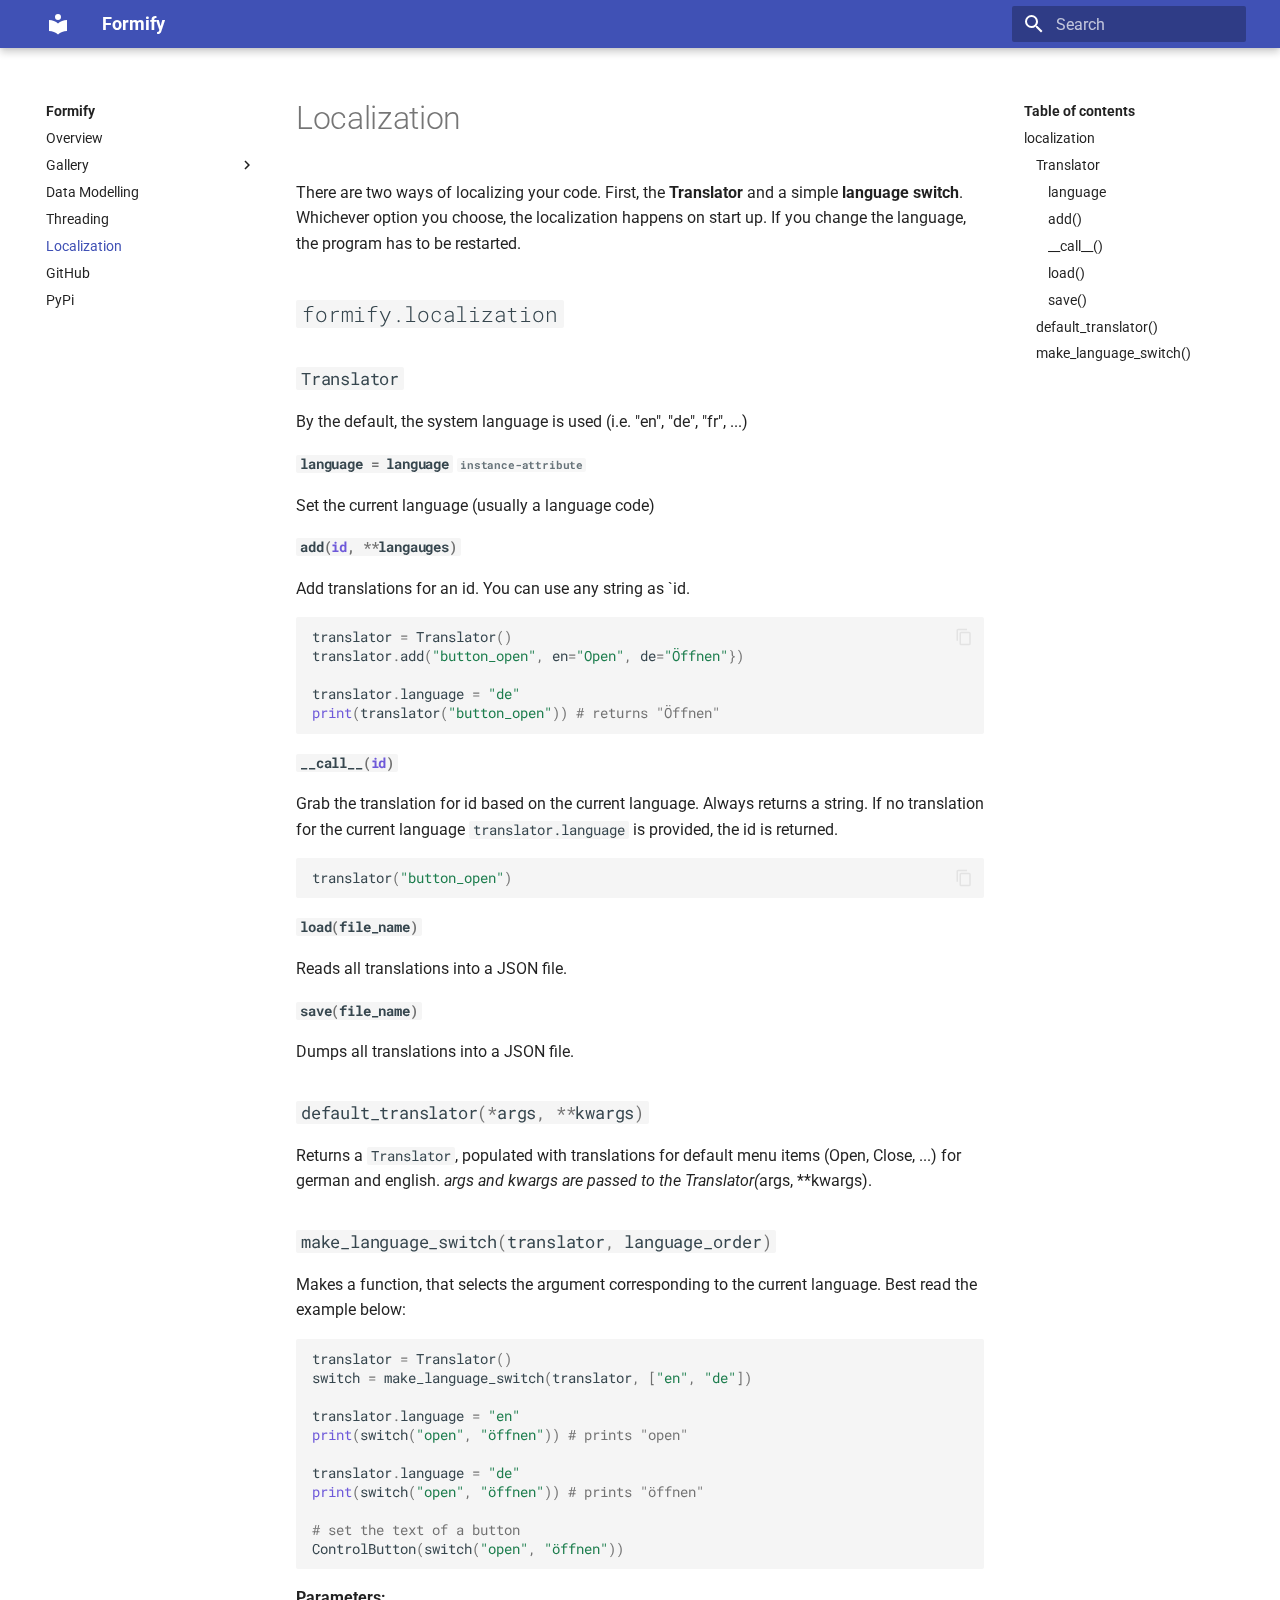
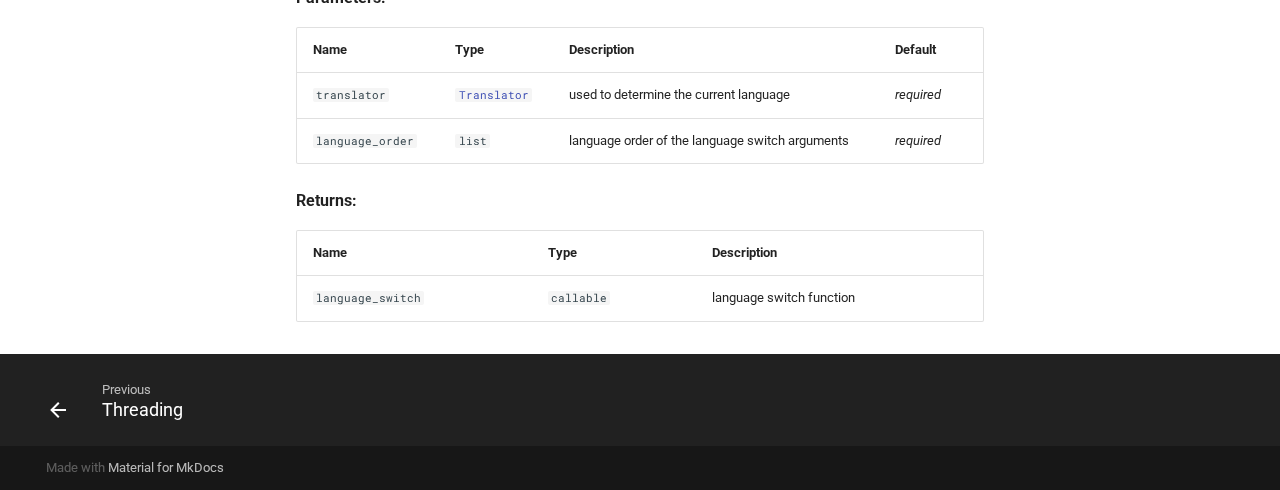
==== commit d5231dc8: "new docs" ====
--- a/formify/localization/index.html
+++ b/formify/localization/index.html
@@ -8,7 +8,7 @@
       
       
       
-        <link rel="canonical" href="https://formify.readthedocs.io/localization/">
+        <link rel="canonical" href="https://torbenfricke.github.io/formify/localization/">
       
       <link rel="icon" href="../assets/images/favicon.png">
       <meta name="generator" content="mkdocs-1.3.0, mkdocs-material-8.2.8">
@@ -259,8 +259,66 @@
 
             
           
+            
+              
+  
+  
+  
+    <li class="md-nav__item">
+      <a href="../gallery/pyvista-wave/" class="md-nav__link">
+        Pyvista Wave
+      </a>
+    </li>
+  
+
+            
+          
+            
+              
+  
+  
+  
+    <li class="md-nav__item">
+      <a href="../gallery/pyvista-solids/" class="md-nav__link">
+        Pyvista Solids
+      </a>
+    </li>
+  
+
+            
+          
         </ul>
       </nav>
+    </li>
+  
+
+    
+      
+      
+      
+
+  
+  
+  
+    <li class="md-nav__item">
+      <a href="../data_modeling/" class="md-nav__link">
+        Data Modelling
+      </a>
+    </li>
+  
+
+    
+      
+      
+      
+
+  
+  
+  
+    <li class="md-nav__item">
+      <a href="../threading/" class="md-nav__link">
+        Threading
+      </a>
     </li>
   
 
@@ -307,6 +365,14 @@
     <ul class="md-nav__list" data-md-component="toc" data-md-scrollfix>
       
         <li class="md-nav__item">
+  <a href="#formify.localization" class="md-nav__link">
+    localization
+  </a>
+  
+    <nav class="md-nav" aria-label="localization">
+      <ul class="md-nav__list">
+        
+          <li class="md-nav__item">
   <a href="#formify.localization.Translator" class="md-nav__link">
     Translator
   </a>
@@ -315,6 +381,13 @@
       <ul class="md-nav__list">
         
           <li class="md-nav__item">
+  <a href="#formify.localization.Translator.language" class="md-nav__link">
+    language
+  </a>
+  
+</li>
+        
+          <li class="md-nav__item">
   <a href="#formify.localization.Translator.add" class="md-nav__link">
     add()
   </a>
@@ -346,18 +419,23 @@
     </nav>
   
 </li>
-      
-        <li class="md-nav__item">
+        
+          <li class="md-nav__item">
+  <a href="#formify.localization.default_translator" class="md-nav__link">
+    default_translator()
+  </a>
+  
+</li>
+        
+          <li class="md-nav__item">
   <a href="#formify.localization.make_language_switch" class="md-nav__link">
     make_language_switch()
   </a>
   
 </li>
-      
-        <li class="md-nav__item">
-  <a href="#formify.localization.default_translator" class="md-nav__link">
-    default_translator()
-  </a>
+        
+      </ul>
+    </nav>
   
 </li>
       
@@ -378,7 +456,7 @@
   
     <li class="md-nav__item">
       <a href="https://github.com/TorbenFricke/formify" class="md-nav__link">
-         GitHub
+        GitHub
       </a>
     </li>
   
@@ -426,6 +504,14 @@
     <ul class="md-nav__list" data-md-component="toc" data-md-scrollfix>
       
         <li class="md-nav__item">
+  <a href="#formify.localization" class="md-nav__link">
+    localization
+  </a>
+  
+    <nav class="md-nav" aria-label="localization">
+      <ul class="md-nav__list">
+        
+          <li class="md-nav__item">
   <a href="#formify.localization.Translator" class="md-nav__link">
     Translator
   </a>
@@ -434,6 +520,13 @@
       <ul class="md-nav__list">
         
           <li class="md-nav__item">
+  <a href="#formify.localization.Translator.language" class="md-nav__link">
+    language
+  </a>
+  
+</li>
+        
+          <li class="md-nav__item">
   <a href="#formify.localization.Translator.add" class="md-nav__link">
     add()
   </a>
@@ -465,18 +558,23 @@
     </nav>
   
 </li>
-      
-        <li class="md-nav__item">
+        
+          <li class="md-nav__item">
+  <a href="#formify.localization.default_translator" class="md-nav__link">
+    default_translator()
+  </a>
+  
+</li>
+        
+          <li class="md-nav__item">
   <a href="#formify.localization.make_language_switch" class="md-nav__link">
     make_language_switch()
   </a>
   
 </li>
-      
-        <li class="md-nav__item">
-  <a href="#formify.localization.default_translator" class="md-nav__link">
-    default_translator()
-  </a>
+        
+      </ul>
+    </nav>
   
 </li>
       
@@ -501,24 +599,48 @@
 If you change the language, the program has to be restarted.</p>
 
 
-  <div class="doc doc-object doc-class">
+<div class="doc doc-object doc-module">
+
+
+
+<h2 id="formify.localization" class="doc doc-heading">
+          <code>formify.localization</code>
+
+
+</h2>
+
+  <div class="doc doc-contents first">
+
+  
+
+  <div class="doc doc-children">
+
+
+
+
+
+
+
+
+<div class="doc doc-object doc-class">
 
 
 
 <h3 id="formify.localization.Translator" class="doc doc-heading">
-        <code>
-formify.localization.Translator        </code>
-
+        <code>Translator</code>
 
 
 </h3>
 
-    <div class="doc doc-contents first">
-
+
+  <div class="doc doc-contents ">
+
+  
       <p>By the default, the system language is used (i.e. "en", "de", "fr", ...)</p>
 
 
 
+  
 
   <div class="doc doc-children">
 
@@ -528,186 +650,227 @@
 
 
 
-
-
-
-  <div class="doc doc-object doc-method">
+<div class="doc doc-object doc-attribute">
+
+
+
+<h4 id="formify.localization.Translator.language" class="doc doc-heading">
+<code class="highlight language-python"><span class="n">language</span> <span class="o">=</span> <span class="n">language</span></code>
+  
+  <span class="doc doc-labels">
+      <small class="doc doc-label doc-label-instance-attribute"><code>instance-attribute</code></small>
+  </span>
+
+</h4>
+
+
+  <div class="doc doc-contents ">
+  
+      <p>Set the current language (usually a language code)</p>
+  </div>
+
+</div>
+
+
+
+<div class="doc doc-object doc-function">
 
 
 
 <h4 id="formify.localization.Translator.add" class="doc doc-heading">
-<code class="highlight language-python"><span class="n">add</span><span class="p">(</span><span class="bp">self</span><span class="p">,</span> <span class="nb">id</span><span class="p">:</span> <span class="nb">str</span><span class="p">,</span> <span class="o">**</span><span class="n">langauges</span><span class="p">)</span></code>
-
+<code class="highlight language-python"><span class="n">add</span><span class="p">(</span><span class="nb">id</span><span class="p">,</span> <span class="o">**</span><span class="n">langauges</span><span class="p">)</span></code>
 
 </h4>
 
-    <div class="doc doc-contents ">
-
+
+  <div class="doc doc-contents ">
+  
       <p>Add translations for an id. You can use any string as `id.</p>
-<div class="highlight"><pre><span></span><code><a id="__codelineno-0-1" name="__codelineno-0-1" href="#__codelineno-0-1"></a>translator = Translator()
-<a id="__codelineno-0-2" name="__codelineno-0-2" href="#__codelineno-0-2"></a>translator.add(&quot;button_open&quot;, en=&quot;Open&quot;, de=&quot;Öffnen&quot;})
+<div class="highlight"><pre><span></span><code><a id="__codelineno-0-1" name="__codelineno-0-1" href="#__codelineno-0-1"></a><span class="n">translator</span> <span class="o">=</span> <span class="n">Translator</span><span class="p">()</span>
+<a id="__codelineno-0-2" name="__codelineno-0-2" href="#__codelineno-0-2"></a><span class="n">translator</span><span class="o">.</span><span class="n">add</span><span class="p">(</span><span class="s2">&quot;button_open&quot;</span><span class="p">,</span> <span class="n">en</span><span class="o">=</span><span class="s2">&quot;Open&quot;</span><span class="p">,</span> <span class="n">de</span><span class="o">=</span><span class="s2">&quot;Öffnen&quot;</span><span class="p">})</span>
 <a id="__codelineno-0-3" name="__codelineno-0-3" href="#__codelineno-0-3"></a>
-<a id="__codelineno-0-4" name="__codelineno-0-4" href="#__codelineno-0-4"></a>translator.language = &quot;de&quot;
-<a id="__codelineno-0-5" name="__codelineno-0-5" href="#__codelineno-0-5"></a>print(translator(&quot;button_open&quot;)) # returns &quot;Öffnen&quot;
+<a id="__codelineno-0-4" name="__codelineno-0-4" href="#__codelineno-0-4"></a><span class="n">translator</span><span class="o">.</span><span class="n">language</span> <span class="o">=</span> <span class="s2">&quot;de&quot;</span>
+<a id="__codelineno-0-5" name="__codelineno-0-5" href="#__codelineno-0-5"></a><span class="nb">print</span><span class="p">(</span><span class="n">translator</span><span class="p">(</span><span class="s2">&quot;button_open&quot;</span><span class="p">))</span> <span class="c1"># returns &quot;Öffnen&quot;</span>
 </code></pre></div>
 
-    </div>
-
-  </div>
-
-
-
-  <div class="doc doc-object doc-method">
+  </div>
+
+</div>
+
+<div class="doc doc-object doc-function">
 
 
 
 <h4 id="formify.localization.Translator.__call__" class="doc doc-heading">
-<code class="highlight language-python"><span class="fm">__call__</span><span class="p">(</span><span class="bp">self</span><span class="p">,</span> <span class="nb">id</span><span class="p">:</span> <span class="nb">str</span><span class="p">)</span></code>
-
-  <span class="doc doc-properties">
-      <small class="doc doc-property doc-property-special"><code>special</code></small>
-  </span>
+<code class="highlight language-python"><span class="fm">__call__</span><span class="p">(</span><span class="nb">id</span><span class="p">)</span></code>
 
 </h4>
 
-    <div class="doc doc-contents ">
-
+
+  <div class="doc doc-contents ">
+  
       <p>Grab the translation for id based on the current language. Always returns a string.
 If no translation for the current language <code>translator.language</code> is provided, the id is returned.</p>
-<div class="highlight"><pre><span></span><code><a id="__codelineno-0-1" name="__codelineno-0-1" href="#__codelineno-0-1"></a>translator(&quot;button_open&quot;)
+<div class="highlight"><pre><span></span><code><a id="__codelineno-0-1" name="__codelineno-0-1" href="#__codelineno-0-1"></a><span class="n">translator</span><span class="p">(</span><span class="s2">&quot;button_open&quot;</span><span class="p">)</span>
 </code></pre></div>
 
-    </div>
-
-  </div>
-
-
-
-  <div class="doc doc-object doc-method">
+  </div>
+
+</div>
+
+<div class="doc doc-object doc-function">
 
 
 
 <h4 id="formify.localization.Translator.load" class="doc doc-heading">
-<code class="highlight language-python"><span class="n">load</span><span class="p">(</span><span class="bp">self</span><span class="p">,</span> <span class="n">file_name</span><span class="p">:</span> <span class="nb">str</span><span class="p">)</span></code>
-
+<code class="highlight language-python"><span class="n">load</span><span class="p">(</span><span class="n">file_name</span><span class="p">)</span></code>
 
 </h4>
 
-    <div class="doc doc-contents ">
-
+
+  <div class="doc doc-contents ">
+  
       <p>Reads all translations into a JSON file.</p>
 
-    </div>
-
-  </div>
-
-
-
-  <div class="doc doc-object doc-method">
+  </div>
+
+</div>
+
+<div class="doc doc-object doc-function">
 
 
 
 <h4 id="formify.localization.Translator.save" class="doc doc-heading">
-<code class="highlight language-python"><span class="n">save</span><span class="p">(</span><span class="bp">self</span><span class="p">,</span> <span class="n">file_name</span><span class="p">:</span> <span class="nb">str</span><span class="p">)</span></code>
-
+<code class="highlight language-python"><span class="n">save</span><span class="p">(</span><span class="n">file_name</span><span class="p">)</span></code>
 
 </h4>
 
-    <div class="doc doc-contents ">
-
+
+  <div class="doc doc-contents ">
+  
       <p>Dumps all translations into a JSON file.</p>
 
-    </div>
-
-  </div>
-
-
-
-
-
-  </div>
-
-    </div>
-
-  </div>
-
-
-
-  <div class="doc doc-object doc-function">
-
-
-
-<h3 id="formify.localization.make_language_switch" class="doc doc-heading">
-<code class="highlight language-python"><span class="n">formify</span><span class="o">.</span><span class="n">localization</span><span class="o">.</span><span class="n">make_language_switch</span><span class="p">(</span><span class="n">translator</span><span class="p">:</span> <span class="n">Translator</span><span class="p">,</span> <span class="n">language_order</span><span class="p">:</span> <span class="nb">list</span><span class="p">)</span> <span class="o">-&gt;</span> <span class="o">&lt;</span><span class="n">built</span><span class="o">-</span><span class="ow">in</span> <span class="n">function</span> <span class="n">callable</span><span class="o">&gt;</span></code>
-
+  </div>
+
+</div>
+
+
+
+  </div>
+
+  </div>
+
+</div>
+
+
+<div class="doc doc-object doc-function">
+
+
+
+<h3 id="formify.localization.default_translator" class="doc doc-heading">
+<code class="highlight language-python"><span class="n">default_translator</span><span class="p">(</span><span class="o">*</span><span class="n">args</span><span class="p">,</span> <span class="o">**</span><span class="n">kwargs</span><span class="p">)</span></code>
 
 </h3>
 
-    <div class="doc doc-contents first">
-
-      <p>Makes a function, that selects the argument corresponding to the current language. Best read the example below:</p>
-<div class="highlight"><pre><span></span><code><a id="__codelineno-0-1" name="__codelineno-0-1" href="#__codelineno-0-1"></a>translator = Translator()
-<a id="__codelineno-0-2" name="__codelineno-0-2" href="#__codelineno-0-2"></a>switch = make_language_switch(translator, [&quot;en&quot;, &quot;de&quot;])
-<a id="__codelineno-0-3" name="__codelineno-0-3" href="#__codelineno-0-3"></a>
-<a id="__codelineno-0-4" name="__codelineno-0-4" href="#__codelineno-0-4"></a>translator.language = &quot;en&quot;
-<a id="__codelineno-0-5" name="__codelineno-0-5" href="#__codelineno-0-5"></a>print(switch(&quot;open&quot;, &quot;öffnen&quot;)) # prints &quot;open&quot;
-<a id="__codelineno-0-6" name="__codelineno-0-6" href="#__codelineno-0-6"></a>
-<a id="__codelineno-0-7" name="__codelineno-0-7" href="#__codelineno-0-7"></a>translator.language = &quot;de&quot;
-<a id="__codelineno-0-8" name="__codelineno-0-8" href="#__codelineno-0-8"></a>print(switch(&quot;open&quot;, &quot;öffnen&quot;)) # prints &quot;öffnen&quot;
-<a id="__codelineno-0-9" name="__codelineno-0-9" href="#__codelineno-0-9"></a>
-<a id="__codelineno-0-10" name="__codelineno-0-10" href="#__codelineno-0-10"></a># set the text of a button
-<a id="__codelineno-0-11" name="__codelineno-0-11" href="#__codelineno-0-11"></a>ControlButton(switch(&quot;open&quot;, &quot;öffnen&quot;))
-</code></pre></div>
-
-<p><strong>Parameters:</strong></p>
-<table>
-  <thead>
-    <tr>
-      <th>Name</th>
-      <th>Type</th>
-      <th>Description</th>
-      <th>Default</th>
-    </tr>
-  </thead>
-  <tbody>
-      <tr>
-        <td><code>translator</code></td>
-        <td><code>Translator</code></td>
-        <td><p>used to determine the current language</p></td>
-        <td><em>required</em></td>
-      </tr>
-      <tr>
-        <td><code>language_order</code></td>
-        <td><code>list</code></td>
-        <td><p>language order of the language switch arguments</p></td>
-        <td><em>required</em></td>
-      </tr>
-  </tbody>
-</table>
-    </div>
-
-  </div>
-
-
-
-  <div class="doc doc-object doc-function">
-
-
-
-<h3 id="formify.localization.default_translator" class="doc doc-heading">
-<code class="highlight language-python"><span class="n">formify</span><span class="o">.</span><span class="n">localization</span><span class="o">.</span><span class="n">default_translator</span><span class="p">(</span><span class="o">*</span><span class="n">args</span><span class="p">,</span> <span class="o">**</span><span class="n">kwargs</span><span class="p">)</span> <span class="o">-&gt;</span> <span class="n">Translator</span></code>
-
-
-</h3>
-
-    <div class="doc doc-contents first">
-
+
+  <div class="doc doc-contents ">
+  
       <p>Returns a <code>Translator</code>, populated with translations for default menu items (Open, Close, ...) for german and english.
 <em>args and </em><em>kwargs are passed to the Translator(</em>args, **kwargs).</p>
 
-    </div>
-
-  </div>
+  </div>
+
+</div>
+
+<div class="doc doc-object doc-function">
+
+
+
+<h3 id="formify.localization.make_language_switch" class="doc doc-heading">
+<code class="highlight language-python"><span class="n">make_language_switch</span><span class="p">(</span><span class="n">translator</span><span class="p">,</span> <span class="n">language_order</span><span class="p">)</span></code>
+
+</h3>
+
+
+  <div class="doc doc-contents ">
+  
+      <p>Makes a function, that selects the argument corresponding to the current language. Best read the example below:</p>
+<div class="highlight"><pre><span></span><code><a id="__codelineno-0-1" name="__codelineno-0-1" href="#__codelineno-0-1"></a><span class="n">translator</span> <span class="o">=</span> <span class="n">Translator</span><span class="p">()</span>
+<a id="__codelineno-0-2" name="__codelineno-0-2" href="#__codelineno-0-2"></a><span class="n">switch</span> <span class="o">=</span> <span class="n">make_language_switch</span><span class="p">(</span><span class="n">translator</span><span class="p">,</span> <span class="p">[</span><span class="s2">&quot;en&quot;</span><span class="p">,</span> <span class="s2">&quot;de&quot;</span><span class="p">])</span>
+<a id="__codelineno-0-3" name="__codelineno-0-3" href="#__codelineno-0-3"></a>
+<a id="__codelineno-0-4" name="__codelineno-0-4" href="#__codelineno-0-4"></a><span class="n">translator</span><span class="o">.</span><span class="n">language</span> <span class="o">=</span> <span class="s2">&quot;en&quot;</span>
+<a id="__codelineno-0-5" name="__codelineno-0-5" href="#__codelineno-0-5"></a><span class="nb">print</span><span class="p">(</span><span class="n">switch</span><span class="p">(</span><span class="s2">&quot;open&quot;</span><span class="p">,</span> <span class="s2">&quot;öffnen&quot;</span><span class="p">))</span> <span class="c1"># prints &quot;open&quot;</span>
+<a id="__codelineno-0-6" name="__codelineno-0-6" href="#__codelineno-0-6"></a>
+<a id="__codelineno-0-7" name="__codelineno-0-7" href="#__codelineno-0-7"></a><span class="n">translator</span><span class="o">.</span><span class="n">language</span> <span class="o">=</span> <span class="s2">&quot;de&quot;</span>
+<a id="__codelineno-0-8" name="__codelineno-0-8" href="#__codelineno-0-8"></a><span class="nb">print</span><span class="p">(</span><span class="n">switch</span><span class="p">(</span><span class="s2">&quot;open&quot;</span><span class="p">,</span> <span class="s2">&quot;öffnen&quot;</span><span class="p">))</span> <span class="c1"># prints &quot;öffnen&quot;</span>
+<a id="__codelineno-0-9" name="__codelineno-0-9" href="#__codelineno-0-9"></a>
+<a id="__codelineno-0-10" name="__codelineno-0-10" href="#__codelineno-0-10"></a><span class="c1"># set the text of a button</span>
+<a id="__codelineno-0-11" name="__codelineno-0-11" href="#__codelineno-0-11"></a><span class="n">ControlButton</span><span class="p">(</span><span class="n">switch</span><span class="p">(</span><span class="s2">&quot;open&quot;</span><span class="p">,</span> <span class="s2">&quot;öffnen&quot;</span><span class="p">))</span>
+</code></pre></div>
+
+  <p><strong>Parameters:</strong></p>
+  <table>
+    <thead>
+      <tr>
+        <th>Name</th>
+        <th>Type</th>
+        <th>Description</th>
+        <th>Default</th>
+      </tr>
+    </thead>
+    <tbody>
+        <tr>
+          <td><code>translator</code></td>
+          <td>
+                <code><a class="autorefs autorefs-internal" title="formify.localization.Translator" href="#formify.localization.Translator">Translator</a></code>
+          </td>
+          <td><p>used to determine the current language</p></td>
+          <td>
+              <em>required</em>
+          </td>
+        </tr>
+        <tr>
+          <td><code>language_order</code></td>
+          <td>
+                <code>list</code>
+          </td>
+          <td><p>language order of the language switch arguments</p></td>
+          <td>
+              <em>required</em>
+          </td>
+        </tr>
+    </tbody>
+  </table>
+
+  <p><strong>Returns:</strong></p>
+  <table>
+    <thead>
+      <tr>
+<th>Name</th>        <th>Type</th>
+        <th>Description</th>
+      </tr>
+    </thead>
+    <tbody>
+        <tr>
+<td><code>language_switch</code></td>          <td>
+                <code>callable</code>
+          </td>
+          <td><p>language switch function</p></td>
+        </tr>
+    </tbody>
+  </table>
+
+  </div>
+
+</div>
+
+
+
+  </div>
+
+  </div>
+
+</div>
 
               
             </article>
@@ -721,7 +884,7 @@
     <nav class="md-footer__inner md-grid" aria-label="Footer">
       
         
-        <a href="../gallery/material-editor/" class="md-footer__link md-footer__link--prev" aria-label="Previous: Material Editor" rel="prev">
+        <a href="../threading/" class="md-footer__link md-footer__link--prev" aria-label="Previous: Threading" rel="prev">
           <div class="md-footer__button md-icon">
             <svg xmlns="http://www.w3.org/2000/svg" viewBox="0 0 24 24"><path d="M20 11v2H8l5.5 5.5-1.42 1.42L4.16 12l7.92-7.92L13.5 5.5 8 11h12z"/></svg>
           </div>
@@ -730,7 +893,7 @@
               <span class="md-footer__direction">
                 Previous
               </span>
-              Material Editor
+              Threading
             </div>
           </div>
         </a>
--- a/formify/assets/_mkdocstrings.css
+++ b/formify/assets/_mkdocstrings.css
@@ -14,3 +14,23 @@
   margin-top: 0 !important;
   margin-bottom: 0 !important;
 }
+
+/* Max width for docstring sections tables. */
+.doc .md-typeset__table,
+.doc .md-typeset__table table {
+  display: table !important;
+  width: 100%;
+}
+.doc .md-typeset__table tr {
+  display: table-row;
+}
+
+/* Avoid line breaks in rendered fields. */
+.field-body p {
+  display: inline;
+}
+
+/* Defaults in Spacy table style. */
+.doc-param-default {
+  float: right;
+}
